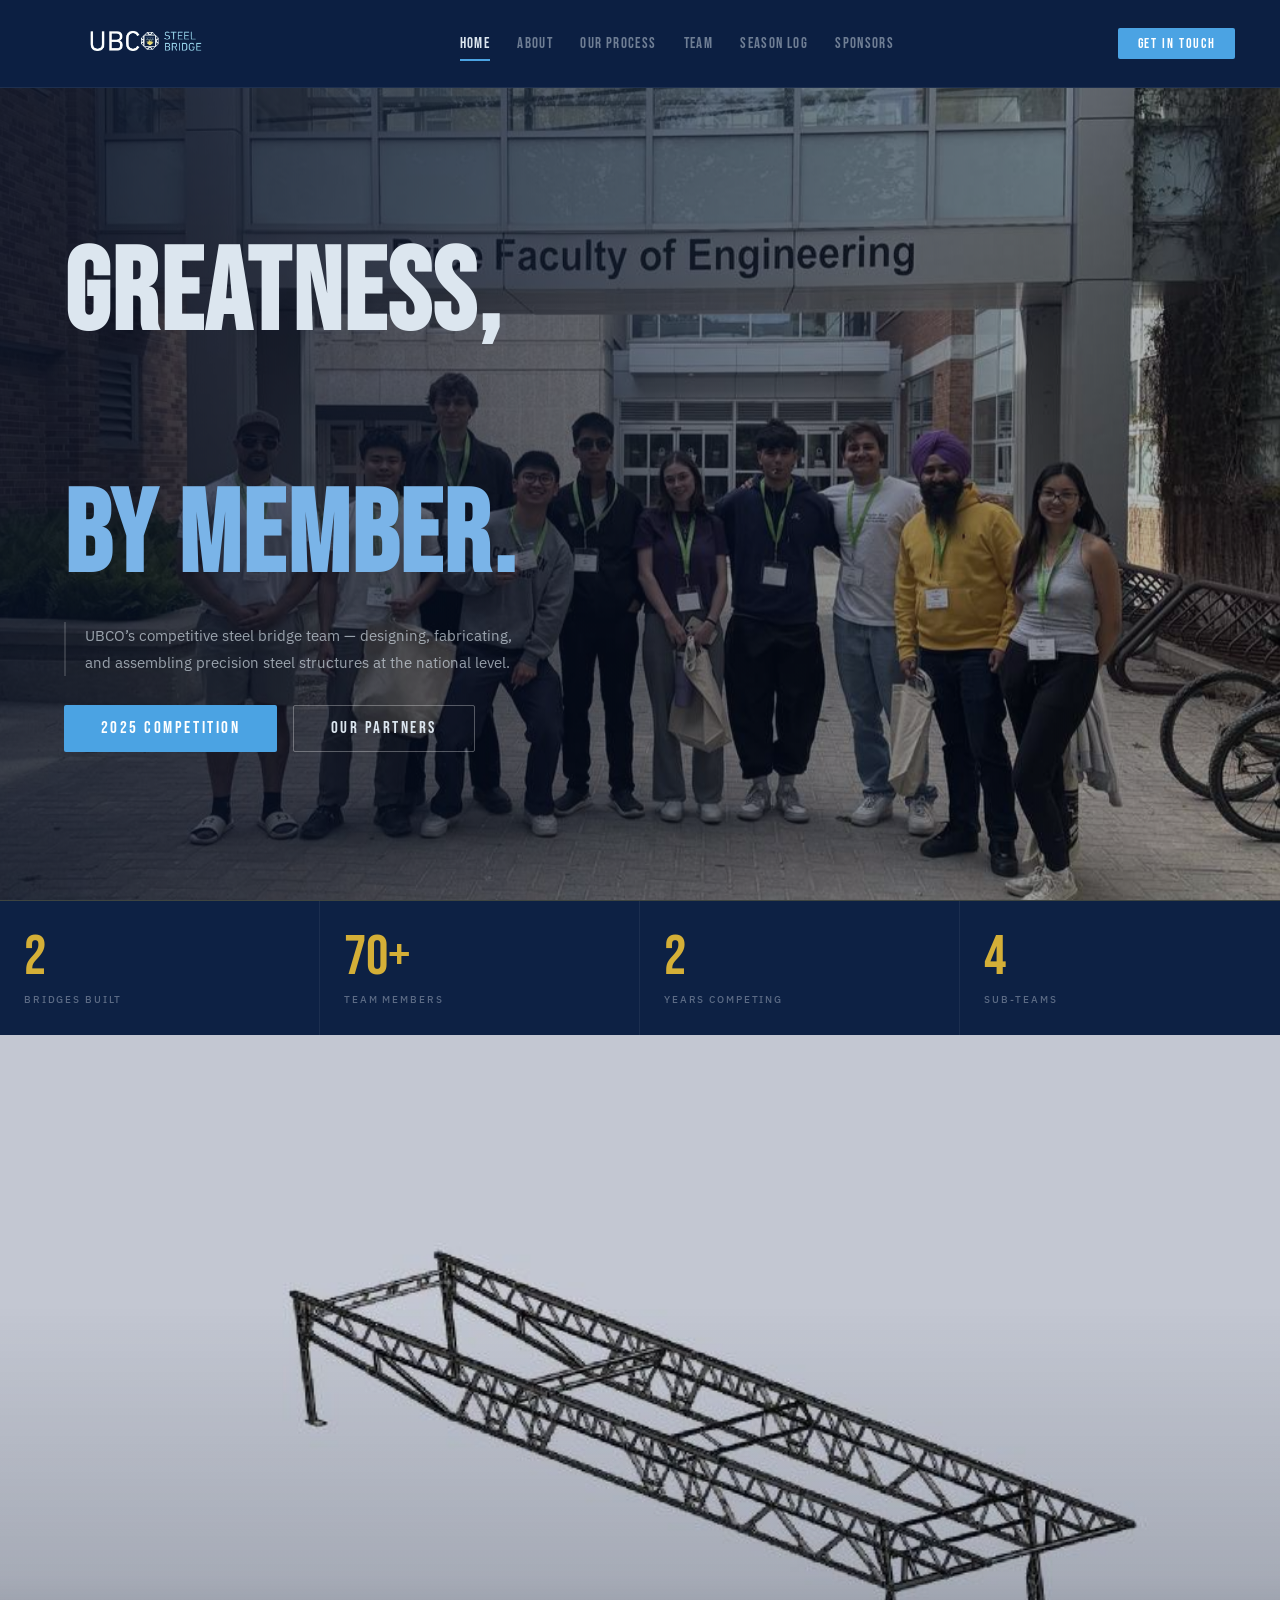
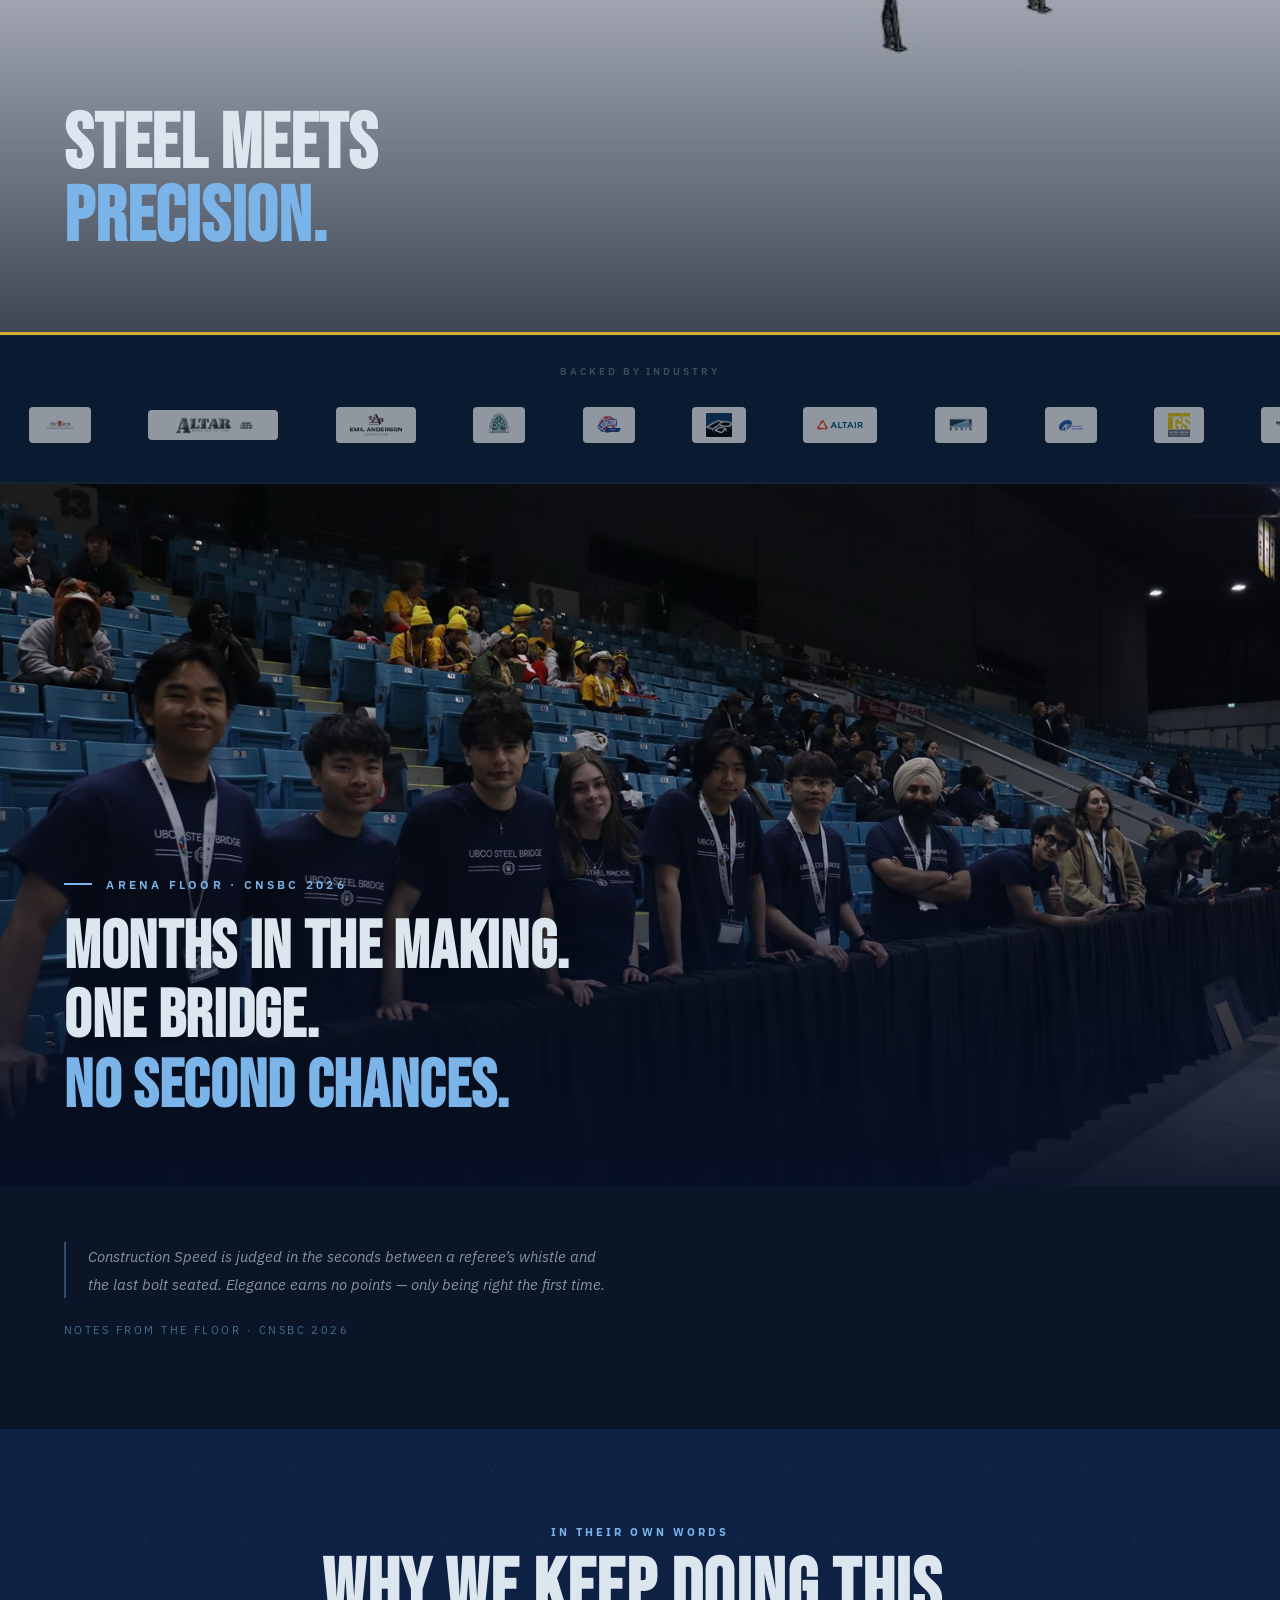
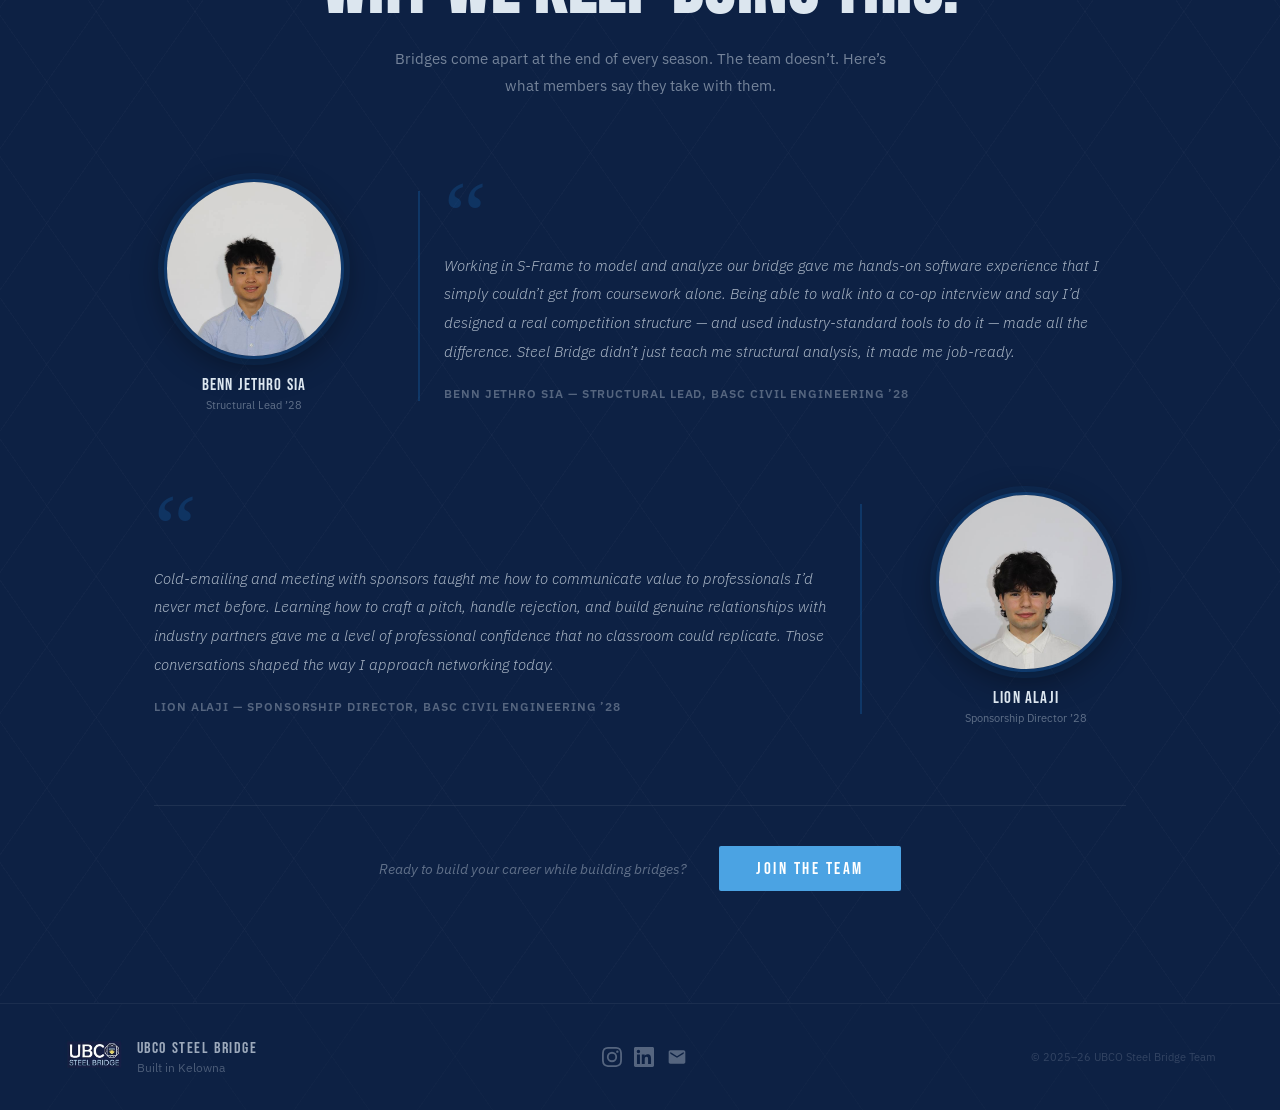
==== index.html @ ade5367c "Refactor into standard static-site layout: split CSS/JS into files, extract embedded base64 images t" ====
<!DOCTYPE html>
<html lang="en">
<head>
<meta charset="UTF-8"/>
<meta name="viewport" content="width=device-width,initial-scale=1.0"/>
<title>UBCO Steel Bridge | 2025–26 Engineering Design Team</title>
<meta name="description" content="UBCO Steel Bridge is a student-led engineering design team at UBC Okanagan that designs, fabricates, and constructs precision steel structures for the Canadian National Steel Bridge Competition."/>
<meta name="theme-color" content="#0a1628"/>
<link rel="icon" type="image/png" href="assets/img/favicon.png"/>
<link rel="apple-touch-icon" href="assets/img/favicon.png"/>
<meta property="og:type" content="website"/>
<meta property="og:title" content="UBCO Steel Bridge | 2025–26 Engineering Design Team"/>
<meta property="og:description" content="A student-led engineering design team at UBC Okanagan — designing, fabricating, and competing at the national level."/>
<meta property="og:image" content="assets/comp-photos/web/team-arena.jpg"/>
<meta name="twitter:card" content="summary_large_image"/>
<link rel="preconnect" href="https://fonts.googleapis.com"/>
<link rel="preconnect" href="https://fonts.gstatic.com" crossorigin/>
<link href="https://fonts.googleapis.com/css2?family=Bebas+Neue&family=IBM+Plex+Sans:wght@300;400;500;600;700&display=swap" rel="stylesheet"/>
<link rel="stylesheet" href="css/styles.css"/>
</head>
<body>
<a href="#pages" class="skip-link">Skip to content</a>
<header id="topbar" role="banner">
  <button class="logo-btn" id="logo-home"><img src="assets/img/ubco-steel-bridge.png" alt="UBCO Steel Bridge"/></button>
  <nav class="top-nav">
    <button class="top-link" data-panel="home">Home</button>
    <button class="top-link" data-panel="about">About</button>
    <button class="top-link" data-panel="process">Our Process</button>
    <button class="top-link" data-panel="team">Team</button>
    <button class="top-link" data-panel="events">Season Log</button>
    <button class="top-link" data-panel="sponsors">Sponsors</button>
  </nav>
  <button class="top-cta" data-panel="contact">Get in Touch</button>
  <button class="burger" id="burger-btn" aria-label="Open navigation menu" aria-expanded="false" aria-controls="overlay"><span></span><span></span><span></span></button>
</header>
<nav id="overlay">
  <button class="ov-close" id="ov-close" aria-label="Close navigation menu"><svg width="20" height="20" viewBox="0 0 20 20" fill="none"><line x1="3" y1="3" x2="17" y2="17"/><line x1="17" y1="3" x2="3" y2="17"/></svg></button>
  <button class="ov-item" data-panel="home">Home</button>
  <button class="ov-item" data-panel="about">About</button>
  <button class="ov-item" data-panel="process">Our Process</button>
  <button class="ov-item" data-panel="team">Team</button>
  <button class="ov-item" data-panel="events">Season Log</button>
  <button class="ov-item" data-panel="sponsors">Sponsors</button>
</nav>
<main id="pages">
<section id="p-home" class="panel">
  <div class="hero-wrap">
    <div class="hs-slide  hs-active" style="background-image:url('assets/img/hero-1.jpg')"><div class="hs-overlay"></div></div><div class="hs-slide" style="background-image:url('assets/img/hero-2.jpg')"><div class="hs-overlay"></div></div><div class="hs-slide" style="background-image:url('assets/img/hero-3.jpg')"><div class="hs-overlay"></div></div><div class="hs-slide" style="background-image:url('assets/img/hero-4.jpg')"><div class="hs-overlay"></div></div><div class="hs-slide" style="background-image:url('assets/img/hero-5.jpg')"><div class="hs-overlay"></div></div>
    <div class="hs-slide" style="background-image:url('assets/comp-photos/web/team-arena.jpg')"><div class="hs-overlay"></div></div><div class="hs-slide" style="background-image:url('assets/comp-photos/web/team-9828.jpg')"><div class="hs-overlay"></div></div><div class="hs-slide" style="background-image:url('assets/comp-photos/web/team-9831.jpg')"><div class="hs-overlay"></div></div><div class="hs-slide" style="background-image:url('assets/comp-photos/web/team-floor.jpg')"><div class="hs-overlay"></div></div><div class="hs-slide" style="background-image:url('assets/comp-photos/web/team-2025-winnipeg.jpg')"><div class="hs-overlay"></div></div>
    <div class="hero-text">
      <h1 class="hs-h1"><span class="sl sl-top">Greatness,</span><span class="sl sl-mid">Built Member</span><span class="sl sl-bot"><span class="ac">by Member.</span></span></h1>
      <p class="hs-desc">UBCO&rsquo;s competitive steel bridge team &mdash; designing, fabricating, and assembling precision steel structures at the national level.</p>
      <div class="hs-btns">
        <button class="btn-go" data-go="events">2025 Competition</button>
        <button class="btn-go btn-ghost" data-go="sponsors">Our Partners</button>
      </div>
    </div>
  </div>
  <div class="stat-bar">
    <div class="stat-cell"><span class="stat-n" data-to="2">0</span><span class="stat-l">Bridges Built</span></div>
    <div class="stat-cell"><span class="stat-n" data-to="70" data-suffix="+">0</span><span class="stat-l">Team Members</span></div>
    <div class="stat-cell"><span class="stat-n" data-to="2">0</span><span class="stat-l">Years Competing</span></div>
    <div class="stat-cell"><span class="stat-n" data-to="4">0</span><span class="stat-l">Sub-teams</span></div>
  </div>
  <!-- Scroll-triggered video (canvas frame sequence) -->
  <div class="vid-scroll-wrap" id="vidScrollWrap">
    <div class="vid-scroll-sticky">
      <canvas class="vid-scroll-canvas" id="vidCanvas"></canvas>
      <div class="vid-scroll-overlay">
        <div class="vid-scroll-text">
          <h2 class="vid-scroll-title">Steel Meets<br><span class="ac">Precision.</span></h2>
        </div>
      </div>
      <div class="vid-scroll-progress"><div class="vid-scroll-bar" id="vidBar"></div></div>
    </div>
  </div>
  <!-- Sponsor conveyor belt -->
  <div class="marquee-section">
    <div class="marquee-label">Backed by Industry</div>
    <div class="marquee-track">
      <div class="marquee-item"><img src="assets/img/cisc-logo.png" alt="CISC"/></div>
      <div class="marquee-item"><img src="assets/img/altar-logo.png" alt="Altar Metal Fab"/></div>
      <div class="marquee-item"><img src="assets/img/emil-logo.png" alt="Emil Anderson"/></div>
      <div class="marquee-item"><img src="assets/img/seabc-logo.jpg" alt="SEABC"/></div>
      <div class="marquee-item"><img src="assets/img/ledcor-logo.png" alt="Ledcor"/></div>
      <div class="marquee-item"><img src="assets/img/reliable-logo.png" alt="Reliable Tube"/></div>
      <div class="marquee-item"><img src="assets/img/altair-logo.png" alt="Altair"/></div>
      <div class="marquee-item"><img src="assets/img/basis-logo.jpg" alt="BASIS Engineering"/></div>
      <div class="marquee-item"><img src="assets/img/associated-logo.png" alt="Associated Engineering"/></div>
      <div class="marquee-item"><img src="assets/img/glotman-logo.png" alt="Glotman Simpson"/></div>
      <div class="marquee-item"><img src="assets/img/wildstone-logo.png" alt="Wildstone Construction"/></div>
      <div class="marquee-item"><img src="assets/img/ubc-logo.png" alt="UBC Okanagan"/></div>
      <div class="marquee-item"><img src="assets/img/suo-logo.jpg" alt="SUO"/></div>
      <!-- duplicate set for seamless loop -->
      <div class="marquee-item"><img src="assets/img/cisc-logo.png" alt="CISC"/></div>
      <div class="marquee-item"><img src="assets/img/altar-logo.png" alt="Altar Metal Fab"/></div>
      <div class="marquee-item"><img src="assets/img/emil-logo.png" alt="Emil Anderson"/></div>
      <div class="marquee-item"><img src="assets/img/seabc-logo.jpg" alt="SEABC"/></div>
      <div class="marquee-item"><img src="assets/img/ledcor-logo.png" alt="Ledcor"/></div>
      <div class="marquee-item"><img src="assets/img/reliable-logo.png" alt="Reliable Tube"/></div>
      <div class="marquee-item"><img src="assets/img/altair-logo.png" alt="Altair"/></div>
      <div class="marquee-item"><img src="assets/img/basis-logo.jpg" alt="BASIS Engineering"/></div>
      <div class="marquee-item"><img src="assets/img/associated-logo.png" alt="Associated Engineering"/></div>
      <div class="marquee-item"><img src="assets/img/glotman-logo.png" alt="Glotman Simpson"/></div>
      <div class="marquee-item"><img src="assets/img/wildstone-logo.png" alt="Wildstone Construction"/></div>
      <div class="marquee-item"><img src="assets/img/ubc-logo.png" alt="UBC Okanagan"/></div>
      <div class="marquee-item"><img src="assets/img/suo-logo.jpg" alt="SUO"/></div>
    </div>
  </div>
  <section class="ed-section" id="ed-section">
    <div class="ed-photo-wrap">
      <img src="assets/comp-photos/web/team-arena.jpg" alt="UBCO Steel Bridge team at the CNSBC 2026 competition arena" loading="lazy"/>
      <div class="ed-photo-overlay">
        <div class="ed-eyebrow">Arena floor &middot; CNSBC 2026</div>
        <h2 class="ed-pullquote">Months in the making.<em>One bridge.</em><span class="ac">No second chances.</span></h2>
      </div>
    </div>
    <div class="ed-caption">
      <p>Construction Speed is judged in the seconds between a referee&rsquo;s whistle and the last bolt seated. Elegance earns no points &mdash; only being right the first time.</p>
      <span class="byline">Notes from the floor &middot; CNSBC 2026</span>
    </div>
  </section>
  <section class="sp-section">
  <div class="sp-inner">
    <div class="sp-header">
      <div class="sp-eyebrow">In Their Own Words</div>
      <h2 class="sp-title">Why we keep doing this.</h2>
      <p class="sp-lead">Bridges come apart at the end of every season. The team doesn&rsquo;t. Here&rsquo;s what members say they take with them.</p>
    </div>

    <!-- ROW 1: Jethro — photo left, quote right -->
    <div class="sp-row sp-row-ltr sp-anim">
      <div class="sp-bubble-wrap">
        <div class="sp-bubble">
          <img src="assets/team/benn-jethro-sia.jpg" alt="Benn Jethro Sia"/>
        </div>
        <div class="sp-bubble-label">
          <div class="sp-bubble-name">Benn Jethro Sia</div>
          <div class="sp-bubble-role">Structural Lead &rsquo;28</div>
        </div>
      </div>
      <div class="sp-quote-wrap">
        <div class="sp-qdeco">&ldquo;</div>
        <blockquote class="sp-quote">Working in S-Frame to model and analyze our bridge gave me hands-on software experience that I simply couldn&rsquo;t get from coursework alone. Being able to walk into a co-op interview and say I&rsquo;d designed a real competition structure &mdash; and used industry-standard tools to do it &mdash; made all the difference. Steel Bridge didn&rsquo;t just teach me structural analysis, it made me job-ready.</blockquote>
        <div class="sp-qattr">Benn Jethro Sia &mdash; Structural Lead, BASc Civil Engineering &rsquo;28</div>
      </div>
    </div>

    <!-- ROW 2: Lion — quote left, photo right -->
    <div class="sp-row sp-row-rtl sp-anim">
      <div class="sp-quote-wrap">
        <div class="sp-qdeco">&ldquo;</div>
        <blockquote class="sp-quote">Cold-emailing and meeting with sponsors taught me how to communicate value to professionals I&rsquo;d never met before. Learning how to craft a pitch, handle rejection, and build genuine relationships with industry partners gave me a level of professional confidence that no classroom could replicate. Those conversations shaped the way I approach networking today.</blockquote>
        <div class="sp-qattr">Lion Alaji &mdash; Sponsorship Director, BASc Civil Engineering &rsquo;28</div>
      </div>
      <div class="sp-bubble-wrap">
        <div class="sp-bubble">
          <img src="assets/team/lion-alaji.jpg" alt="Lion Alaji"/>
        </div>
        <div class="sp-bubble-label">
          <div class="sp-bubble-name">Lion Alaji</div>
          <div class="sp-bubble-role">Sponsorship Director &rsquo;28</div>
        </div>
      </div>
    </div>

    <div class="sp-cta">
      <span class="sp-cta-text">Ready to build your career while building bridges?</span>
      <button class="btn-go sp-join-btn">Join the Team</button>
    </div>
  </div>
</section>
  <!-- TODO: Instagram feed section — uncomment when ready to implement
  <div class="insta-section">
    <div class="insta-header">
      <div class="insta-eyebrow">Follow Along</div>
      <h2 class="insta-title">From the <span class="ac">Shop Floor.</span></h2>
      <a href="https://www.instagram.com/ubcosteelbridge/" target="_blank" rel="noopener" class="insta-follow">@ubcosteelbridge</a>
    </div>
    <div class="insta-embed-wrap">
      Option A: Elfsight widget (auto-updates, shows pinned + recent)
      SETUP: Go to elfsight.com, create a free account, make an Instagram Feed
      widget for @ubcosteelbridge, and replace the widget ID below.
      <script src="https://static.elfsight.com/platform/platform.js" async></script>
      <div class="elfsight-app-YOUR-WIDGET-ID" data-elfsight-app-lazy></div>

      Option B: Native Instagram profile embed (always up to date)
      <iframe src="https://www.instagram.com/ubcosteelbridge/embed"
        style="width:100%;min-height:600px;max-width:900px;margin:0 auto;display:block;border:none;border-radius:6px;background:#fff;"
        scrolling="no" allowtransparency="true" loading="lazy"></iframe>
    </div>
  </div>
  -->
</section>
<section id="p-about" class="panel">
  <div class="pane-wrap">
    <div class="pane-head"><div class="sec-label">The Team</div><h2 class="pane-title">More Than a Team.</h2><p class="pane-lead">A student-run engineering design team at UBC Okanagan, going head-to-head with universities from across Canada.</p></div>
    <figure class="ab2-feature">
      <img src="assets/comp-photos/web/team-2025-pose.jpg" alt="The UBCO Steel Bridge team with their first bridge" loading="lazy"/>
      <figcaption><b>Winnipeg, MB &middot; Our debut</b>The first squad, behind the first bridge.</figcaption>
    </figure>
    <div class="ab2-intro">
      <div class="ab2-lead">
        <p class="big">Every year we design a steel bridge from scratch, fabricate it by hand, and race the clock to assemble it at the national championship.</p>
        <p>Founded at UBC Okanagan in 2024, the team pulls students from civil, mechanical, electrical, and beyond. There are no spectators here &mdash; every member works the design, the steel, or the timed build that decides it all.</p>
        <p>We run out of UBCO&rsquo;s engineering facilities in Kelowna, BC, on a build cycle that starts in September and ends on the competition floor each spring.</p>
      </div>
      <div class="ab2-stats">
        <div><span class="ab2-n">2024</span><span class="ab2-l">Founded</span></div>
        <div><span class="ab2-n">70+</span><span class="ab2-l">Members</span></div>
        <div><span class="ab2-n">2&times;</span><span class="ab2-l">Nationals</span></div>
        <div><span class="ab2-n">4+</span><span class="ab2-l">Disciplines</span></div>
      </div>
    </div>
    <div class="ab2-do-head">What We Do</div>
    <div class="ab2-do">
      <article class="ab2-do-item"><div class="ab2-do-img cad-media"><img src="assets/comp-photos/web/design-cad.jpg" alt="3D structural model of the bridge" loading="lazy"/></div><div class="ab2-do-b"><div class="ab2-do-num">01</div><h4>Structural Design</h4><p>Geometry, member sizing, and connections &mdash; optimized in analysis software and checked by hand.</p></div></article>
      <article class="ab2-do-item"><div class="ab2-do-img"><img src="assets/comp-photos/web/kit-team.jpg" alt="The fabricated bridge members laid out" loading="lazy"/></div><div class="ab2-do-b"><div class="ab2-do-num">02</div><h4>Steel Fabrication</h4><p>Cutting, drilling, and welding structural steel to tolerances measured in fractions of a millimetre.</p></div></article>
      <article class="ab2-do-item"><div class="ab2-do-img"><img src="assets/comp-photos/web/arena-wide.jpg" alt="The team on the competition floor" loading="lazy"/></div><div class="ab2-do-b"><div class="ab2-do-num">03</div><h4>Race-Day Assembly</h4><p>Dozens of timed runs until the build is muscle memory and every second is accounted for.</p></div></article>
    </div>
    <div class="ev-heading">Around the Team</div>
    <div class="comp-strip">
      <div class="comp-strip-item"><img src="assets/comp-photos/web/build-kneel.jpg" alt="The team assembling the bridge" loading="lazy"/><div class="comp-strip-cap"><span class="meta">Mid-build</span>Every bolt seated by hand.</div></div>
      <div class="comp-strip-item"><img src="assets/comp-photos/web/team-floor.jpg" alt="The team working on the competition floor" loading="lazy"/><div class="comp-strip-cap"><span class="meta">On the floor</span>Setting up before the run.</div></div>
      <div class="comp-strip-item"><img src="assets/comp-photos/web/bridge-outdoor.jpg" alt="The bridge assembled outdoors" loading="lazy"/><div class="comp-strip-cap"><span class="meta">Test fit</span>The full span, end to end.</div></div>
    </div>
  </div>
</section>
<section id="p-process" class="panel">
  <div class="pane-wrap">
    <div class="pane-head"><div class="sec-label">Design Cycle</div><h2 class="pane-title">From Blueprint to Bridge.</h2><p class="pane-lead">From the first sketch to the final whistle &mdash; how a bridge comes together every season.</p></div>
    <div class="pr2">
      <article class="pr2-step">
        <div class="pr2-media cad-media"><img src="assets/comp-photos/web/design-cad.jpg" alt="3D structural model of the bridge truss" loading="lazy"/></div>
        <div class="pr2-body"><span class="pr2-num">01</span><div class="pr2-kicker">Design</div><h3>Structural Design</h3><p>Every season starts with the rulebook. We turn constraints into geometry &mdash; modelling the structure, sizing members, and detailing connections in analysis software and by hand.</p></div>
      </article>
      <article class="pr2-step">
        <div class="pr2-media"><img src="assets/comp-photos/web/parts-layout.jpg" alt="Fabricated bridge members laid out before assembly" loading="lazy"/></div>
        <div class="pr2-body"><span class="pr2-num">02</span><div class="pr2-kicker">Build</div><h3>Steel Fabrication</h3><p>Members cut, drill, and weld structural steel to spec. Fractions of a millimetre decide whether the pieces fit when the pressure is on.</p></div>
      </article>
      <article class="pr2-step">
        <div class="pr2-media practice-media"><img src="assets/comp-photos/web/practice.jpg" alt="Team members practising the bridge build outside the engineering building" loading="lazy"/></div>
        <div class="pr2-body"><span class="pr2-num">03</span><div class="pr2-kicker">Practice</div><h3>Assembly Practice</h3><p>We run the full build over and over &mdash; refining the order, assigning roles, and shaving seconds off every attempt.</p></div>
      </article>
      <article class="pr2-step">
        <div class="pr2-media"><img src="assets/comp-photos/web/build-threading.jpg" alt="The team building on the competition floor" loading="lazy"/></div>
        <div class="pr2-body"><span class="pr2-num">04</span><div class="pr2-kicker">Compete</div><h3>Competition Day</h3><p>At the CNSBC the bridge is scored on stiffness, deflection, weight, speed, and looks &mdash; with the clock running from the first whistle.</p></div>
      </article>
    </div>
  </div>
</section>
<section id="p-team" class="panel">
  <div class="pane-wrap">
    <div class="pane-head"><div class="sec-label">The Roster</div><h2 class="pane-title">This Season&rsquo;s Lineup.</h2><p class="pane-lead">Meet the students leading UBCO Steel Bridge &mdash; current and past seasons.</p></div>
    <div class="tm-tabs" role="tablist" aria-label="Season selector">
      <button class="tm-tab active" data-season="2026" role="tab" aria-selected="true" aria-controls="tm-2026">2026&ndash;27 Season</button>
      <button class="tm-tab" data-season="2025" role="tab" aria-selected="false" aria-controls="tm-2025">2025&ndash;26 Season</button>
    </div>
    <div id="tm-2026" class="tm-season active" role="tabpanel" aria-labelledby="tab-2026">
    <div class="team-sec exec-sec"><div class="team-sec-head">Executive</div>
      <div class="exec-tier exec-top"><div class="t-card"><div class="t-photo"><img src="assets/team/shaleena-egdell.jpg" alt="Shaleena Egdell"/></div><div class="t-info"><div class="t-name">Shaleena Egdell</div><div class="t-role">President</div><div class="t-prog">BASc Civil Engineering '27</div><a href="https://www.linkedin.com/in/shaleena-egdell/" target="_blank" rel="noopener" class="t-linkedin"><svg width="13" height="13" viewBox="0 0 24 24" fill="currentColor"><path d="M20.447 20.452h-3.554v-5.569c0-1.328-.027-3.037-1.852-3.037-1.853 0-2.136 1.445-2.136 2.939v5.667H9.351V9h3.414v1.561h.046c.477-.9 1.637-1.85 3.37-1.85 3.601 0 4.267 2.37 4.267 5.455v6.286zM5.337 7.433a2.062 2.062 0 01-2.063-2.065 2.064 2.064 0 112.063 2.065zm1.782 13.019H3.555V9h3.564v11.452zM22.225 0H1.771C.792 0 0 .774 0 1.729v20.542C0 23.227.792 24 1.771 24h20.451C23.2 24 24 23.227 24 22.271V1.729C24 .774 23.2 0 22.222 0h.003z"/></svg> LinkedIn</a></div></div></div>
      <div class="exec-tier exec-base"><div class="t-card"><div class="t-photo"><img src="assets/team/lion-alaji-2.jpg" alt="Lion Alaji"/></div><div class="t-info"><div class="t-name">Lion Alaji</div><div class="t-role">VP External</div><div class="t-prog">BASc Civil Engineering '28</div><a href="https://www.linkedin.com/in/lion-alaji-79317533b/" target="_blank" rel="noopener" class="t-linkedin"><svg width="13" height="13" viewBox="0 0 24 24" fill="currentColor"><path d="M20.447 20.452h-3.554v-5.569c0-1.328-.027-3.037-1.852-3.037-1.853 0-2.136 1.445-2.136 2.939v5.667H9.351V9h3.414v1.561h.046c.477-.9 1.637-1.85 3.37-1.85 3.601 0 4.267 2.37 4.267 5.455v6.286zM5.337 7.433a2.062 2.062 0 01-2.063-2.065 2.064 2.064 0 112.063 2.065zm1.782 13.019H3.555V9h3.564v11.452zM22.225 0H1.771C.792 0 0 .774 0 1.729v20.542C0 23.227.792 24 1.771 24h20.451C23.2 24 24 23.227 24 22.271V1.729C24 .774 23.2 0 22.222 0h.003z"/></svg> LinkedIn</a></div></div><div class="t-card"><div class="t-photo"><img src="assets/team/lucy-winkler.jpg" alt="Lucy Winkler"/></div><div class="t-info"><div class="t-name">Lucy Winkler</div><div class="t-role">VP Internal</div><div class="t-prog">BASc Civil Engineering '28</div><a href="https://www.linkedin.com/in/lucy-winkler-455587383/" target="_blank" rel="noopener" class="t-linkedin"><svg width="13" height="13" viewBox="0 0 24 24" fill="currentColor"><path d="M20.447 20.452h-3.554v-5.569c0-1.328-.027-3.037-1.852-3.037-1.853 0-2.136 1.445-2.136 2.939v5.667H9.351V9h3.414v1.561h.046c.477-.9 1.637-1.85 3.37-1.85 3.601 0 4.267 2.37 4.267 5.455v6.286zM5.337 7.433a2.062 2.062 0 01-2.063-2.065 2.064 2.064 0 112.063 2.065zm1.782 13.019H3.555V9h3.564v11.452zM22.225 0H1.771C.792 0 0 .774 0 1.729v20.542C0 23.227.792 24 1.771 24h20.451C23.2 24 24 23.227 24 22.271V1.729C24 .774 23.2 0 22.222 0h.003z"/></svg> LinkedIn</a></div></div></div>
    </div>
    <div class="team-sec"><div class="team-sec-head">Structural</div><div class="team-row team-row-2">
      <div class="t-card"><div class="t-photo"><img src="assets/team/benn-jethro-sia-2.jpg" alt="Benn Jethro Sia"/></div><div class="t-info"><div class="t-name">Benn Jethro Sia</div><div class="t-role">Structural Lead</div><div class="t-prog">BASc Civil Engineering '28</div><a href="https://www.linkedin.com/in/benn-jethro-sia/" target="_blank" rel="noopener" class="t-linkedin"><svg width="13" height="13" viewBox="0 0 24 24" fill="currentColor"><path d="M20.447 20.452h-3.554v-5.569c0-1.328-.027-3.037-1.852-3.037-1.853 0-2.136 1.445-2.136 2.939v5.667H9.351V9h3.414v1.561h.046c.477-.9 1.637-1.85 3.37-1.85 3.601 0 4.267 2.37 4.267 5.455v6.286zM5.337 7.433a2.062 2.062 0 01-2.063-2.065 2.064 2.064 0 112.063 2.065zm1.782 13.019H3.555V9h3.564v11.452zM22.225 0H1.771C.792 0 0 .774 0 1.729v20.542C0 23.227.792 24 1.771 24h20.451C23.2 24 24 23.227 24 22.271V1.729C24 .774 23.2 0 22.222 0h.003z"/></svg> LinkedIn</a></div></div>
      <div class="t-card"><div class="t-photo"><img src="assets/team/marcus-ma.jpg" alt="Marcus Ma"/></div><div class="t-info"><div class="t-name">Marcus Ma</div><div class="t-role">Structural Lead</div><div class="t-prog">BASc Civil Engineering '28</div><a href="https://www.linkedin.com/in/marcus876/" target="_blank" rel="noopener" class="t-linkedin"><svg width="13" height="13" viewBox="0 0 24 24" fill="currentColor"><path d="M20.447 20.452h-3.554v-5.569c0-1.328-.027-3.037-1.852-3.037-1.853 0-2.136 1.445-2.136 2.939v5.667H9.351V9h3.414v1.561h.046c.477-.9 1.637-1.85 3.37-1.85 3.601 0 4.267 2.37 4.267 5.455v6.286zM5.337 7.433a2.062 2.062 0 01-2.063-2.065 2.064 2.064 0 112.063 2.065zm1.782 13.019H3.555V9h3.564v11.452zM22.225 0H1.771C.792 0 0 .774 0 1.729v20.542C0 23.227.792 24 1.771 24h20.451C23.2 24 24 23.227 24 22.271V1.729C24 .774 23.2 0 22.222 0h.003z"/></svg> LinkedIn</a></div></div>
    </div></div>
    <div class="team-sec"><div class="team-sec-head">Fabrication</div><div class="team-row team-row-2">
      <article class="t-card"><div class="t-photo"><div class="t-photo-ph">TE</div></div><div class="t-info"><div class="t-name">Tatum Ellwood</div><div class="t-role">Fabrication Lead</div><div class="t-prog">BASc Civil Engineering '27</div><a href="https://www.linkedin.com/in/tatumellwood/" target="_blank" rel="noopener" class="t-linkedin"><svg width="13" height="13" viewBox="0 0 24 24" fill="currentColor"><path d="M20.447 20.452h-3.554v-5.569c0-1.328-.027-3.037-1.852-3.037-1.853 0-2.136 1.445-2.136 2.939v5.667H9.351V9h3.414v1.561h.046c.477-.9 1.637-1.85 3.37-1.85 3.601 0 4.267 2.37 4.267 5.455v6.286zM5.337 7.433a2.062 2.062 0 01-2.063-2.065 2.064 2.064 0 112.063 2.065zm1.782 13.019H3.555V9h3.564v11.452zM22.225 0H1.771C.792 0 0 .774 0 1.729v20.542C0 23.227.792 24 1.771 24h20.451C23.2 24 24 23.227 24 22.271V1.729C24 .774 23.2 0 22.222 0h.003z"/></svg> LinkedIn</a></div></article>
      <div class="t-card"><div class="t-photo"><img src="assets/team/jobanpreet-singh.jpg" alt="Jobanpreet Singh"/></div><div class="t-info"><div class="t-name">Jobanpreet Singh</div><div class="t-role">Fabrication Lead</div><div class="t-prog">BASc Civil Engineering '28</div><a href="https://www.linkedin.com/in/jobanpreet8/" target="_blank" rel="noopener" class="t-linkedin"><svg width="13" height="13" viewBox="0 0 24 24" fill="currentColor"><path d="M20.447 20.452h-3.554v-5.569c0-1.328-.027-3.037-1.852-3.037-1.853 0-2.136 1.445-2.136 2.939v5.667H9.351V9h3.414v1.561h.046c.477-.9 1.637-1.85 3.37-1.85 3.601 0 4.267 2.37 4.267 5.455v6.286zM5.337 7.433a2.062 2.062 0 01-2.063-2.065 2.064 2.064 0 112.063 2.065zm1.782 13.019H3.555V9h3.564v11.452zM22.225 0H1.771C.792 0 0 .774 0 1.729v20.542C0 23.227.792 24 1.771 24h20.451C23.2 24 24 23.227 24 22.271V1.729C24 .774 23.2 0 22.222 0h.003z"/></svg> LinkedIn</a></div></div>
    </div></div>
    <div class="team-sec"><div class="team-sec-head">Operations</div><div class="team-row team-row-3">
      <div class="t-card"><div class="t-photo"><img src="assets/team/tavisha-verma.jpg" alt="Tavisha Verma"/></div><div class="t-info"><div class="t-name">Tavisha Verma</div><div class="t-role">Finance Lead</div><div class="t-prog">BASc Civil Engineering '28</div><a href="https://www.linkedin.com/in/tavisha-verma-9704742b0/" target="_blank" rel="noopener" class="t-linkedin"><svg width="13" height="13" viewBox="0 0 24 24" fill="currentColor"><path d="M20.447 20.452h-3.554v-5.569c0-1.328-.027-3.037-1.852-3.037-1.853 0-2.136 1.445-2.136 2.939v5.667H9.351V9h3.414v1.561h.046c.477-.9 1.637-1.85 3.37-1.85 3.601 0 4.267 2.37 4.267 5.455v6.286zM5.337 7.433a2.062 2.062 0 01-2.063-2.065 2.064 2.064 0 112.063 2.065zm1.782 13.019H3.555V9h3.564v11.452zM22.225 0H1.771C.792 0 0 .774 0 1.729v20.542C0 23.227.792 24 1.771 24h20.451C23.2 24 24 23.227 24 22.271V1.729C24 .774 23.2 0 22.222 0h.003z"/></svg> LinkedIn</a></div></div>
      <article class="t-card"><div class="t-photo"><div class="t-photo-ph">MR</div></div><div class="t-info"><div class="t-name">Mahmoud Rabie</div><div class="t-role">Sponsorships Lead</div><div class="t-prog">BASc Electrical Engineering '28</div><a href="https://www.linkedin.com/in/mahmoudrabie21/" target="_blank" rel="noopener" class="t-linkedin"><svg width="13" height="13" viewBox="0 0 24 24" fill="currentColor"><path d="M20.447 20.452h-3.554v-5.569c0-1.328-.027-3.037-1.852-3.037-1.853 0-2.136 1.445-2.136 2.939v5.667H9.351V9h3.414v1.561h.046c.477-.9 1.637-1.85 3.37-1.85 3.601 0 4.267 2.37 4.267 5.455v6.286zM5.337 7.433a2.062 2.062 0 01-2.063-2.065 2.064 2.064 0 112.063 2.065zm1.782 13.019H3.555V9h3.564v11.452zM22.225 0H1.771C.792 0 0 .774 0 1.729v20.542C0 23.227.792 24 1.771 24h20.451C23.2 24 24 23.227 24 22.271V1.729C24 .774 23.2 0 22.222 0h.003z"/></svg> LinkedIn</a></div></article>
      <article class="t-card"><div class="t-photo"><div class="t-photo-ph">HU</div></div><div class="t-info"><div class="t-name">Hayden Uniac</div><div class="t-role">Marketing Lead</div><div class="t-prog">BASc Civil Engineering '29</div><a href="https://www.linkedin.com/in/hayden-uniac-8474303a0/" target="_blank" rel="noopener" class="t-linkedin"><svg width="13" height="13" viewBox="0 0 24 24" fill="currentColor"><path d="M20.447 20.452h-3.554v-5.569c0-1.328-.027-3.037-1.852-3.037-1.853 0-2.136 1.445-2.136 2.939v5.667H9.351V9h3.414v1.561h.046c.477-.9 1.637-1.85 3.37-1.85 3.601 0 4.267 2.37 4.267 5.455v6.286zM5.337 7.433a2.062 2.062 0 01-2.063-2.065 2.064 2.064 0 112.063 2.065zm1.782 13.019H3.555V9h3.564v11.452zM22.225 0H1.771C.792 0 0 .774 0 1.729v20.542C0 23.227.792 24 1.771 24h20.451C23.2 24 24 23.227 24 22.271V1.729C24 .774 23.2 0 22.222 0h.003z"/></svg> LinkedIn</a></div></article>
    </div></div>
    </div>
    <div id="tm-2025" class="tm-season" role="tabpanel" aria-labelledby="tab-2025"><div class="legacy-roster">
    <div class="lead-row">
      <div class="t-card"><div class="t-photo"><img src="assets/team/ravy-lock.jpg" alt="Ravy Lock"/></div><div class="t-info"><div class="t-name">Ravy Lock</div><div class="t-role">Team Captain</div><div class="t-prog">BASc Civil Engineering '26</div><a href="https://www.linkedin.com/in/ravy-lock/" target="_blank" rel="noopener" class="t-linkedin"><svg width="13" height="13" viewBox="0 0 24 24" fill="currentColor"><path d="M20.447 20.452h-3.554v-5.569c0-1.328-.027-3.037-1.852-3.037-1.853 0-2.136 1.445-2.136 2.939v5.667H9.351V9h3.414v1.561h.046c.477-.9 1.637-1.85 3.37-1.85 3.601 0 4.267 2.37 4.267 5.455v6.286zM5.337 7.433a2.062 2.062 0 01-2.063-2.065 2.064 2.064 0 112.063 2.065zm1.782 13.019H3.555V9h3.564v11.452zM22.225 0H1.771C.792 0 0 .774 0 1.729v20.542C0 23.227.792 24 1.771 24h20.451C23.2 24 24 23.227 24 22.271V1.729C24 .774 23.2 0 22.222 0h.003z"/></svg> LinkedIn</a></div></div>
      <div class="t-card"><div class="t-photo"><img src="assets/team/shaleena-egdell.jpg" alt="Shaleena Egdell"/></div><div class="t-info"><div class="t-name">Shaleena Egdell</div><div class="t-role">Project Manager</div><div class="t-prog">BASc Civil Engineering '27</div><a href="https://www.linkedin.com/in/shaleena-egdell/" target="_blank" rel="noopener" class="t-linkedin"><svg width="13" height="13" viewBox="0 0 24 24" fill="currentColor"><path d="M20.447 20.452h-3.554v-5.569c0-1.328-.027-3.037-1.852-3.037-1.853 0-2.136 1.445-2.136 2.939v5.667H9.351V9h3.414v1.561h.046c.477-.9 1.637-1.85 3.37-1.85 3.601 0 4.267 2.37 4.267 5.455v6.286zM5.337 7.433a2.062 2.062 0 01-2.063-2.065 2.064 2.064 0 112.063 2.065zm1.782 13.019H3.555V9h3.564v11.452zM22.225 0H1.771C.792 0 0 .774 0 1.729v20.542C0 23.227.792 24 1.771 24h20.451C23.2 24 24 23.227 24 22.271V1.729C24 .774 23.2 0 22.222 0h.003z"/></svg> LinkedIn</a></div></div>
      <div class="t-card"><div class="t-photo"><img src="assets/team/ellen-shinn.jpg" alt="Ellen Shinn"/></div><div class="t-info"><div class="t-name">Ellen Shinn</div><div class="t-role">Internal Director</div><div class="t-prog">BASc Civil Engineering '26</div><a href="https://www.linkedin.com/in/ellen-shinn-b8ba52295/" target="_blank" rel="noopener" class="t-linkedin"><svg width="13" height="13" viewBox="0 0 24 24" fill="currentColor"><path d="M20.447 20.452h-3.554v-5.569c0-1.328-.027-3.037-1.852-3.037-1.853 0-2.136 1.445-2.136 2.939v5.667H9.351V9h3.414v1.561h.046c.477-.9 1.637-1.85 3.37-1.85 3.601 0 4.267 2.37 4.267 5.455v6.286zM5.337 7.433a2.062 2.062 0 01-2.063-2.065 2.064 2.064 0 112.063 2.065zm1.782 13.019H3.555V9h3.564v11.452zM22.225 0H1.771C.792 0 0 .774 0 1.729v20.542C0 23.227.792 24 1.771 24h20.451C23.2 24 24 23.227 24 22.271V1.729C24 .774 23.2 0 22.222 0h.003z"/></svg> LinkedIn</a></div></div>
      </div>
    </div>
    <div class="team-sec"><div class="team-sec-head">Design Leads</div><div class="team-row">
<div class="t-card"><div class="t-photo"><img src="assets/team/cole-berube.jpg" alt="Cole Berube"/></div><div class="t-info"><div class="t-name">Cole Berube</div><div class="t-role">Structural Lead</div><div class="t-prog">BASc Civil Engineering '26</div><a href="https://www.linkedin.com/in/cole-berube-7933262b8/" target="_blank" rel="noopener" class="t-linkedin"><svg width="13" height="13" viewBox="0 0 24 24" fill="currentColor"><path d="M20.447 20.452h-3.554v-5.569c0-1.328-.027-3.037-1.852-3.037-1.853 0-2.136 1.445-2.136 2.939v5.667H9.351V9h3.414v1.561h.046c.477-.9 1.637-1.85 3.37-1.85 3.601 0 4.267 2.37 4.267 5.455v6.286zM5.337 7.433a2.062 2.062 0 01-2.063-2.065 2.064 2.064 0 112.063 2.065zm1.782 13.019H3.555V9h3.564v11.452zM22.225 0H1.771C.792 0 0 .774 0 1.729v20.542C0 23.227.792 24 1.771 24h20.451C23.2 24 24 23.227 24 22.271V1.729C24 .774 23.2 0 22.222 0h.003z"/></svg> LinkedIn</a></div></div>
      <div class="t-card"><div class="t-photo"><img src="assets/team/benn-jethro-sia-2.jpg" alt="Benn Jethro Sia"/></div><div class="t-info"><div class="t-name">Benn Jethro Sia</div><div class="t-role">Structural Lead</div><div class="t-prog">BASc Civil Engineering '28</div><a href="https://www.linkedin.com/in/benn-jethro-sia/" target="_blank" rel="noopener" class="t-linkedin"><svg width="13" height="13" viewBox="0 0 24 24" fill="currentColor"><path d="M20.447 20.452h-3.554v-5.569c0-1.328-.027-3.037-1.852-3.037-1.853 0-2.136 1.445-2.136 2.939v5.667H9.351V9h3.414v1.561h.046c.477-.9 1.637-1.85 3.37-1.85 3.601 0 4.267 2.37 4.267 5.455v6.286zM5.337 7.433a2.062 2.062 0 01-2.063-2.065 2.064 2.064 0 112.063 2.065zm1.782 13.019H3.555V9h3.564v11.452zM22.225 0H1.771C.792 0 0 .774 0 1.729v20.542C0 23.227.792 24 1.771 24h20.451C23.2 24 24 23.227 24 22.271V1.729C24 .774 23.2 0 22.222 0h.003z"/></svg> LinkedIn</a></div></div>
    
<div class="t-card"><div class="t-photo"><img src="assets/team/victor-yang.jpg" alt="Victor Yang"/></div><div class="t-info"><div class="t-name">Victor Yang</div><div class="t-role">Fabrication Lead</div><div class="t-prog">BASc Manufacturing Engineering '27</div><a href="https://www.linkedin.com/in/victor-y/" target="_blank" rel="noopener" class="t-linkedin"><svg width="13" height="13" viewBox="0 0 24 24" fill="currentColor"><path d="M20.447 20.452h-3.554v-5.569c0-1.328-.027-3.037-1.852-3.037-1.853 0-2.136 1.445-2.136 2.939v5.667H9.351V9h3.414v1.561h.046c.477-.9 1.637-1.85 3.37-1.85 3.601 0 4.267 2.37 4.267 5.455v6.286zM5.337 7.433a2.062 2.062 0 01-2.063-2.065 2.064 2.064 0 112.063 2.065zm1.782 13.019H3.555V9h3.564v11.452zM22.225 0H1.771C.792 0 0 .774 0 1.729v20.542C0 23.227.792 24 1.771 24h20.451C23.2 24 24 23.227 24 22.271V1.729C24 .774 23.2 0 22.222 0h.003z"/></svg> LinkedIn</a></div></div>
      <div class="t-card"><div class="t-photo"><img src="assets/team/kai-geismayr.jpg" alt="Kai Geismayr"/></div><div class="t-info"><div class="t-name">Kai Geismayr</div><div class="t-role">Fabrication Lead</div><div class="t-prog">BASc Civil Engineering '27</div><a href="https://www.linkedin.com/in/kai-geismayr/" target="_blank" rel="noopener" class="t-linkedin"><svg width="13" height="13" viewBox="0 0 24 24" fill="currentColor"><path d="M20.447 20.452h-3.554v-5.569c0-1.328-.027-3.037-1.852-3.037-1.853 0-2.136 1.445-2.136 2.939v5.667H9.351V9h3.414v1.561h.046c.477-.9 1.637-1.85 3.37-1.85 3.601 0 4.267 2.37 4.267 5.455v6.286zM5.337 7.433a2.062 2.062 0 01-2.063-2.065 2.064 2.064 0 112.063 2.065zm1.782 13.019H3.555V9h3.564v11.452zM22.225 0H1.771C.792 0 0 .774 0 1.729v20.542C0 23.227.792 24 1.771 24h20.451C23.2 24 24 23.227 24 22.271V1.729C24 .774 23.2 0 22.222 0h.003z"/></svg> LinkedIn</a></div></div>
    
    </div></div>
    <div class="team-sec"><div class="team-sec-head">Finance</div><div class="team-row">
      <div class="t-card"><div class="t-photo"><img src="assets/team/marcus-ma.jpg" alt="Marcus Ma"/></div><div class="t-info"><div class="t-name">Marcus Ma</div><div class="t-role">Finance Director</div><div class="t-prog">BASc Civil Engineering '28</div><a href="https://www.linkedin.com/in/marcus876/" target="_blank" rel="noopener" class="t-linkedin"><svg width="13" height="13" viewBox="0 0 24 24" fill="currentColor"><path d="M20.447 20.452h-3.554v-5.569c0-1.328-.027-3.037-1.852-3.037-1.853 0-2.136 1.445-2.136 2.939v5.667H9.351V9h3.414v1.561h.046c.477-.9 1.637-1.85 3.37-1.85 3.601 0 4.267 2.37 4.267 5.455v6.286zM5.337 7.433a2.062 2.062 0 01-2.063-2.065 2.064 2.064 0 112.063 2.065zm1.782 13.019H3.555V9h3.564v11.452zM22.225 0H1.771C.792 0 0 .774 0 1.729v20.542C0 23.227.792 24 1.771 24h20.451C23.2 24 24 23.227 24 22.271V1.729C24 .774 23.2 0 22.222 0h.003z"/></svg> LinkedIn</a></div></div>
      <div class="t-card"><div class="t-photo"><img src="assets/team/tavisha-verma.jpg" alt="Tavisha Verma"/></div><div class="t-info"><div class="t-name">Tavisha Verma</div><div class="t-role">Finance Director</div><div class="t-prog">BASc Civil Engineering '28</div><a href="https://www.linkedin.com/in/tavisha-verma-9704742b0/" target="_blank" rel="noopener" class="t-linkedin"><svg width="13" height="13" viewBox="0 0 24 24" fill="currentColor"><path d="M20.447 20.452h-3.554v-5.569c0-1.328-.027-3.037-1.852-3.037-1.853 0-2.136 1.445-2.136 2.939v5.667H9.351V9h3.414v1.561h.046c.477-.9 1.637-1.85 3.37-1.85 3.601 0 4.267 2.37 4.267 5.455v6.286zM5.337 7.433a2.062 2.062 0 01-2.063-2.065 2.064 2.064 0 112.063 2.065zm1.782 13.019H3.555V9h3.564v11.452zM22.225 0H1.771C.792 0 0 .774 0 1.729v20.542C0 23.227.792 24 1.771 24h20.451C23.2 24 24 23.227 24 22.271V1.729C24 .774 23.2 0 22.222 0h.003z"/></svg> LinkedIn</a></div></div>
    </div></div>
    <div class="team-sec"><div class="team-sec-head">Outreach &amp; Sponsorships</div><div class="team-row">
      <div class="t-card"><div class="t-photo"><img src="assets/team/lion-alaji-2.jpg" alt="Lion Alaji"/></div><div class="t-info"><div class="t-name">Lion Alaji</div><div class="t-role">Sponsorship Director</div><div class="t-prog">BASc Civil Engineering '28</div><a href="https://www.linkedin.com/in/lion-alaji-79317533b/" target="_blank" rel="noopener" class="t-linkedin"><svg width="13" height="13" viewBox="0 0 24 24" fill="currentColor"><path d="M20.447 20.452h-3.554v-5.569c0-1.328-.027-3.037-1.852-3.037-1.853 0-2.136 1.445-2.136 2.939v5.667H9.351V9h3.414v1.561h.046c.477-.9 1.637-1.85 3.37-1.85 3.601 0 4.267 2.37 4.267 5.455v6.286zM5.337 7.433a2.062 2.062 0 01-2.063-2.065 2.064 2.064 0 112.063 2.065zm1.782 13.019H3.555V9h3.564v11.452zM22.225 0H1.771C.792 0 0 .774 0 1.729v20.542C0 23.227.792 24 1.771 24h20.451C23.2 24 24 23.227 24 22.271V1.729C24 .774 23.2 0 22.222 0h.003z"/></svg> LinkedIn</a></div></div>
      <div class="t-card"><div class="t-photo"><img src="assets/team/jobanpreet-singh.jpg" alt="Jobanpreet Singh"/></div><div class="t-info"><div class="t-name">Jobanpreet Singh</div><div class="t-role">Sponsorship Director</div><div class="t-prog">BASc Civil Engineering '28</div></div></div>
    </div></div>
    <div class="team-sec"><div class="team-sec-head">Marketing</div><div class="team-row">
      <div class="t-card"><div class="t-photo"><img src="assets/team/jesse-boymook-fisher.jpg" alt="Jesse Boymook-Fisher"/></div><div class="t-info"><div class="t-name">Jesse Boymook-Fisher</div><div class="t-role">Marketing Director</div><div class="t-prog">BASc Civil Engineering '26</div><a href="https://www.linkedin.com/in/jesse-boymook-fisher/" target="_blank" rel="noopener" class="t-linkedin"><svg width="13" height="13" viewBox="0 0 24 24" fill="currentColor"><path d="M20.447 20.452h-3.554v-5.569c0-1.328-.027-3.037-1.852-3.037-1.853 0-2.136 1.445-2.136 2.939v5.667H9.351V9h3.414v1.561h.046c.477-.9 1.637-1.85 3.37-1.85 3.601 0 4.267 2.37 4.267 5.455v6.286zM5.337 7.433a2.062 2.062 0 01-2.063-2.065 2.064 2.064 0 112.063 2.065zm1.782 13.019H3.555V9h3.564v11.452zM22.225 0H1.771C.792 0 0 .774 0 1.729v20.542C0 23.227.792 24 1.771 24h20.451C23.2 24 24 23.227 24 22.271V1.729C24 .774 23.2 0 22.222 0h.003z"/></svg> LinkedIn</a></div></div>
      <div class="t-card"><div class="t-photo"><img src="assets/team/lucy-winkler.jpg" alt="Lucy Winkler"/></div><div class="t-info"><div class="t-name">Lucy Winkler</div><div class="t-role">Marketing Director</div><div class="t-prog">BASc Civil Engineering '28</div><a href="https://www.linkedin.com/in/lucy-winkler-455587383/" target="_blank" rel="noopener" class="t-linkedin"><svg width="13" height="13" viewBox="0 0 24 24" fill="currentColor"><path d="M20.447 20.452h-3.554v-5.569c0-1.328-.027-3.037-1.852-3.037-1.853 0-2.136 1.445-2.136 2.939v5.667H9.351V9h3.414v1.561h.046c.477-.9 1.637-1.85 3.37-1.85 3.601 0 4.267 2.37 4.267 5.455v6.286zM5.337 7.433a2.062 2.062 0 01-2.063-2.065 2.064 2.064 0 112.063 2.065zm1.782 13.019H3.555V9h3.564v11.452zM22.225 0H1.771C.792 0 0 .774 0 1.729v20.542C0 23.227.792 24 1.771 24h20.451C23.2 24 24 23.227 24 22.271V1.729C24 .774 23.2 0 22.222 0h.003z"/></svg> LinkedIn</a></div></div>
    </div></div>
    </div>
  </div>
</section>
<section id="p-events" class="panel">
  <div class="pane-wrap">
    <div class="pane-head"><div class="sec-label">Field Notes</div><h2 class="pane-title">Season Log.</h2><p class="pane-lead">A look at what the team has been building, practising, and competing in.</p></div>
    <div class="ev-tabs">
      <button class="ev-tab active" data-season="s2025">2024&ndash;25 Season</button>
      <button class="ev-tab" data-season="s2026">2025&ndash;26 Season</button>
    </div>
    <div id="ev-s2025" class="ev-season active">
      <p class="ev-intro">Our inaugural season took a brand-new team to its first <strong>CNSBC</strong>, in <strong>Winnipeg, Manitoba</strong>, in May 2025.</p>
      <div class="ev-heading">The Debut</div>
      <div class="comp-strip" style="grid-template-columns:1fr;max-width:900px;">
        <div class="comp-strip-item" style="aspect-ratio:16/9;">
          <img src="assets/comp-photos/web/team-2025-winnipeg.jpg" alt="The UBCO Steel Bridge team with their first bridge at Princess Auto Stadium in Winnipeg" loading="lazy"/>
          <div class="comp-strip-cap"><span class="meta">Princess Auto Stadium &middot; Winnipeg, MB</span>Our first bridge and our first nationals &mdash; the whole crew behind the rail.</div>
        </div>
      </div>
      <div class="ev-heading">Highlights</div>
      <div class="ev-hl-grid">
        <div class="ev-hl-card"><div class="ev-hl-body"><div class="ev-hl-tag">Competition</div><div class="ev-hl-title">Debut at the CNSBC</div><div class="ev-hl-desc">Our first national competition, in Winnipeg, against universities from across Canada.</div></div></div>
        <div class="ev-hl-card"><div class="ev-hl-body"><div class="ev-hl-tag">Timed Assembly</div><div class="ev-hl-title">On the Clock</div><div class="ev-hl-desc">Months of practice paid off in a clean, coordinated build on competition day.</div></div></div>
        <div class="ev-hl-card"><div class="ev-hl-body"><div class="ev-hl-tag">Team</div><div class="ev-hl-title">Representing UBCO</div><div class="ev-hl-desc">UBC Okanagan&rsquo;s first-ever appearance at the Canadian National Steel Bridge Competition.</div></div></div>
      </div>
    </div>
    <div id="ev-s2026" class="ev-season">
      <p class="ev-intro">Season two brought a brand-new bridge and a sharper return to the <strong>Canadian National Steel Bridge Competition</strong>.</p>
      <div class="ev-heading">From the Floor</div>
      <div class="comp-strip">
        <div class="comp-strip-item">
          <img src="assets/comp-photos/web/build-line.jpg" alt="The UBCO team passing bridge members down the line during the timed build" loading="lazy"/>
          <div class="comp-strip-cap"><span class="meta">Construction Speed &middot; CNSBC 2026</span>Down the line &mdash; every member moved by hand.</div>
        </div>
        <div class="comp-strip-item">
          <img src="assets/comp-photos/web/arena-wide.jpg" alt="The UBCO team on the competition arena floor" loading="lazy"/>
          <div class="comp-strip-cap"><span class="meta">Competition floor</span>Our corner of the arena before the whistle.</div>
        </div>
        <div class="comp-strip-item">
          <img src="assets/comp-photos/web/bridge-ubco-letters.jpg" alt="The finished UBCO bridge with U-B-C-O across the deck" loading="lazy"/>
          <div class="comp-strip-cap"><span class="meta">After the run &middot; The bridge</span>Four letters across the deck: U-B-C-O.</div>
        </div>
        <div class="comp-strip-item">
          <img src="assets/comp-photos/web/sponsor-shirt.jpg" alt="The UBCO team's shirts with sponsor logos on the back" loading="lazy" style="object-position:center 32%;"/>
          <div class="comp-strip-cap"><span class="meta">On our backs</span>The names that got us here.</div>
        </div>
        <div class="comp-strip-item">
          <img src="assets/comp-photos/web/parts-verticals.jpg" alt="The bridge members laid out before assembly" loading="lazy"/>
          <div class="comp-strip-cap"><span class="meta">The kit</span>Every member machined, marked, and ready.</div>
        </div>
        <div class="comp-strip-item">
          <img src="assets/comp-photos/web/parts-clamps.jpg" alt="Bridge components and clamps staged on the floor" loading="lazy"/>
          <div class="comp-strip-cap"><span class="meta">Pre-build</span>Laid out and indexed before the clock starts.</div>
        </div>
      </div>
    </div>
  </div>
</section>
<section id="p-sponsors" class="panel">
  <div class="pane-wrap">
    <div class="pane-head"><div class="sec-label">Industry Partners</div><h2 class="pane-title">Backed by Industry.</h2><p class="pane-lead">The organizations that make it possible for UBCO Steel Bridge to design, fabricate, and compete.</p></div>
    <div class="spon-tier">Gold Sponsors</div><div class="spon-grid spon-grid-gold"><a href="https://www.cisc-icca.ca/" target="_blank" rel="noopener" class="spon-card s-gold"><div class="spon-img-wrap" style="height:160px; padding:20px;"><img src="assets/img/cisc-logo.png" alt="CISC" style="max-height:100px; max-width:75%; object-fit:contain;"/></div><div class="spon-card-body"><div class="spon-badge">GOLD SPONSOR</div><div class="spon-card-name">CISC-ICCA</div><div class="spon-card-full">Canadian Institute of Steel Construction</div><p class="spon-card-desc">Canada's national voice for the structural steel industry since 1930. CISC-ICCA advances the use of steel in construction through technical resources, education, and advocacy — supporting engineers, fabricators, and contractors from coast to coast.</p></div></a><a href="http://www.altarmetal.ca/" target="_blank" rel="noopener" class="spon-card s-gold"><div class="spon-img-wrap" style="height:160px; padding:20px;"><img src="assets/img/altar-logo.png" alt="ALTAR" style="max-height:100px; max-width:75%; object-fit:contain;"/></div><div class="spon-card-body"><div class="spon-badge">GOLD SPONSOR</div><div class="spon-card-name">Altar Metal Fab</div><div class="spon-card-full">Altar Metal Fab Co. Ltd.</div><p class="spon-card-desc">A trusted Kelowna-based steel fabrication shop known for precision craftsmanship and a commitment to quality. Altar Metal has been an invaluable local partner, providing our team with direct fabrication support and hands-on industry mentorship throughout our build season.</p></div></a><a href="https://eac.bc.ca/" target="_blank" rel="noopener" class="spon-card s-gold"><div class="spon-img-wrap" style="height:160px; padding:20px;"><img src="assets/img/emil-logo.png" alt="EMIL" style="max-height:100px; max-width:75%; object-fit:contain;"/></div><div class="spon-card-body"><div class="spon-badge">GOLD SPONSOR</div><div class="spon-card-name">Emil Anderson</div><div class="spon-card-full">Emil Anderson Construction Inc.</div><p class="spon-card-desc">One of British Columbia's most established infrastructure contractors, Emil Anderson has been building roads, bridges, and civil works across the province since 1938. Their multi-disciplined expertise and deep roots in BC construction make them an ideal partner for a team focused on real-world structural engineering.</p></div></a><a href="https://www.seabc.ca/" target="_blank" rel="noopener" class="spon-card s-gold"><div class="spon-img-wrap" style="height:160px; padding:20px;"><img src="assets/img/seabc-logo.jpg" alt="SEABC" style="max-height:100px; max-width:75%; object-fit:contain;"/></div><div class="spon-card-body"><div class="spon-badge">GOLD SPONSOR</div><div class="spon-card-name">SEABC</div><div class="spon-card-full">Structural Engineers Association of BC</div><p class="spon-card-desc">The Structural Engineers Association of British Columbia promotes excellence, professionalism, and public safety in structural engineering practice across BC. SEABC's support of student teams like ours reflects their commitment to developing the next generation of structural engineers.</p></div></a><a href="https://www.ledcor.com/" target="_blank" rel="noopener" class="spon-card s-gold"><div class="spon-img-wrap" style="height:160px; padding:20px;"><img src="assets/img/ledcor-logo.png" alt="LEDCOR" style="max-height:100px; max-width:75%; object-fit:contain;"/></div><div class="spon-card-body"><div class="spon-badge">GOLD SPONSOR</div><div class="spon-card-name">Ledcor</div><div class="spon-card-full">Ledcor Group of Companies</div><p class="spon-card-desc">One of North America's most diversified construction and engineering companies, Ledcor operates across building, civil, industrial, and pipeline sectors. Their backing of UBCO Steel Bridge reflects a genuine investment in emerging engineering talent and the future of Canada's construction workforce.</p></div></a><a href="https://reliabletube.com/" target="_blank" rel="noopener" class="spon-card s-gold"><div class="spon-img-wrap" style="height:160px; padding:20px;"><img src="assets/img/reliable-logo.png" alt="RELIABLE" style="max-height:100px; max-width:75%; object-fit:contain;"/></div><div class="spon-card-body"><div class="spon-badge">GOLD SPONSOR</div><div class="spon-card-name">Reliable Tube</div><div class="spon-card-full">Reliable Tube Inc.</div><p class="spon-card-desc">A proudly Canadian structural steel supplier with over 35 years of expertise serving Western Canada. Reliable Tube provides the hollow structural sections and steel products that form the backbone of our bridge designs — their product knowledge and reliability are critical to our success on competition day.</p></div></a></div>
    <div class="spon-tier">Silver Sponsors</div><div class="spon-grid spon-grid-silver"><a href="https://altair.com/" target="_blank" rel="noopener" class="spon-card s-silver"><div class="spon-img-wrap" style="height:130px; padding:20px;">
<img src="assets/img/altair-logo.png" alt="ALTAIR" style="max-height:80px; max-width:75%; object-fit:contain;"/></div><div class="spon-card-body"><div class="spon-badge">SILVER SPONSOR</div><div class="spon-card-name">Altair</div><div class="spon-card-full">Altair Engineering Inc.</div></div></a><a href="https://www.basiseng.ca/" target="_blank" rel="noopener" class="spon-card s-silver"><div class="spon-img-wrap" style="height:130px; padding:20px;">
<img src="assets/img/basis-logo.jpg" alt="BASIS" style="max-height:80px; max-width:75%; object-fit:contain;"/></div><div class="spon-card-body"><div class="spon-badge">SILVER SPONSOR</div><div class="spon-card-name">BASIS Engineering</div><div class="spon-card-full">BASIS Engineering Ltd.</div></div></a></div>
    <div class="spon-tier">Bronze Sponsors</div><div class="spon-grid spon-grid-bronze"><a href="https://www.ae.ca/" target="_blank" rel="noopener" class="spon-card s-bronze"><div class="spon-img-wrap" style="height:110px; padding:20px;"><img src="assets/img/associated-logo.png" alt="ASSOCIATED" style="max-height:60px; max-width:75%; object-fit:contain;"/></div><div class="spon-card-body"><div class="spon-badge">BRONZE SPONSOR</div><div class="spon-card-name">Associated Engineering</div><div class="spon-card-full">Associated Engineering Group Ltd.</div></div></a><a href="https://glotmansimpson.com/" target="_blank" rel="noopener" class="spon-card s-bronze"><div class="spon-img-wrap" style="height:110px; padding:20px;"><img src="assets/img/glotman-logo.png" alt="GLOTMAN" style="max-height:60px; max-width:75%; object-fit:contain;"/></div><div class="spon-card-body"><div class="spon-badge">BRONZE SPONSOR</div><div class="spon-card-name">Glotman Simpson</div><div class="spon-card-full">Glotman Simpson Consulting Engineers</div></div></a><a href="https://www.wildstone.com/" target="_blank" rel="noopener" class="spon-card s-bronze"><div class="spon-img-wrap" style="height:110px; padding:20px;"><img src="assets/img/wildstone-logo.png" alt="Wildstone Construction" style="max-height:60px; max-width:75%; object-fit:contain;"/></div><div class="spon-card-body"><div class="spon-badge">BRONZE SPONSOR</div><div class="spon-card-name">Wildstone Construction</div><div class="spon-card-full">Wildstone Construction &amp; Forestry Ltd.</div></div></a><a href="https://ok.ubc.ca/" target="_blank" rel="noopener" class="spon-card s-bronze"><div class="spon-img-wrap" style="height:110px; padding:20px;"><img src="assets/img/ubc-logo.png" alt="UBC" style="max-height:60px; max-width:75%; object-fit:contain;"/></div><div class="spon-card-body"><div class="spon-badge">BRONZE SPONSOR</div><div class="spon-card-name">UBC Okanagan</div><div class="spon-card-full">University of British Columbia Okanagan</div></div></a><a href="https://www.suo.ca/" target="_blank" rel="noopener" class="spon-card s-bronze"><div class="spon-img-wrap" style="height:110px; padding:20px;"><img src="assets/img/suo-logo.jpg" alt="SUO" style="max-height:60px; max-width:75%; object-fit:contain;"/></div><div class="spon-card-body"><div class="spon-badge">BRONZE SPONSOR</div><div class="spon-card-name">SUO</div><div class="spon-card-full">Students' Union of UBC Okanagan</div></div></a></div>
    <div class="spon-cta"><h3>Become a Sponsor</h3><p>Sponsoring UBCO Steel Bridge gives your organization direct exposure to motivated engineering students.</p><button class="btn-go" data-panel="contact">Contact Us</button></div>
  </div>
</section>
<section id="p-contact" class="panel">
  <div class="pane-wrap">
    <div class="pane-head"><div class="sec-label">Connect</div><h2 class="pane-title">Get Involved.</h2><p class="pane-lead">Whether you want to join the team, discuss sponsorship, or simply learn more &mdash; we&rsquo;d like to hear from you.</p></div>
    <div class="contact-grid">
      <div>
        <div class="ci-block"><div class="ci-label">Location</div><div class="ci-val">UBC Okanagan Campus<br/>Kelowna, British Columbia, Canada</div></div>
        <div class="ci-block"><div class="ci-label">Email</div><div class="ci-val"><a href="mailto:ubcosteelbridge@gmail.com">ubcosteelbridge@gmail.com</a></div></div>
        <div class="ci-block"><div class="ci-label">Follow Us</div><div class="ci-val">Stay up to date with build progress.<div class="social-row"><a href="https://www.instagram.com/ubcosteelbridge/" target="_blank" rel="noopener" class="soc-btn">Instagram</a><a href="https://www.linkedin.com/company/ubco-steelbridge/" target="_blank" rel="noopener" class="soc-btn">LinkedIn</a></div></div></div>
        <div class="ci-block"><div class="ci-label">Join the Team</div><div class="ci-val">We recruit at the start of each academic year. No fabrication experience required.</div></div>
      </div>
      <form class="cform" action="https://formsubmit.co/ubcosteelbridge@gmail.com" method="POST" onsubmit="handleForm(event)"><input type="hidden" name="_subject" value="New enquiry from the UBCO Steel Bridge website"/><input type="hidden" name="_template" value="table"/><input type="hidden" name="_captcha" value="false"/><input type="text" name="_honey" style="display:none"/>
        <div class="f-row">
          <div class="fg"><label>First Name</label><input type="text" name="First Name" placeholder="First name" required/></div>
          <div class="fg"><label>Last Name</label><input type="text" name="Last Name" placeholder="Last name" required/></div>
        </div>
        <div class="fg"><label>Email</label><input type="email" name="email" placeholder="you@email.com" required/></div>
        <div class="fg"><label>Reason</label><select name="Reason"><option value="">Select...</option><option>Joining the team</option><option>Sponsorship inquiry</option><option>Media / Press</option><option>Other</option></select></div>
        <div class="fg"><label>Message</label><textarea name="Message" placeholder="Your message..." required></textarea></div>
        <button type="submit" class="btn-submit">Send Message</button>
      </form>
    </div>
  </div>
</section>
</main>
<footer>
  <div class="foot-left">
    <img src="assets/img/ubco-steel-bridge.jpg" alt="UBCO Steel Bridge"/>
    <div><div class="foot-name">UBCO Steel Bridge</div><div class="foot-sub">Built in Kelowna</div></div>
  </div>
  <div class="foot-social">
    <a href="https://www.instagram.com/ubcosteelbridge/" target="_blank" rel="noopener" class="foot-soc-link" aria-label="Instagram"><svg width="20" height="20" viewBox="0 0 24 24" fill="currentColor"><path d="M12 2.163c3.204 0 3.584.012 4.85.07 3.252.148 4.771 1.691 4.919 4.919.058 1.265.069 1.645.069 4.849 0 3.205-.012 3.584-.069 4.849-.149 3.225-1.664 4.771-4.919 4.919-1.266.058-1.644.07-4.85.07-3.204 0-3.584-.012-4.849-.07-3.26-.149-4.771-1.699-4.919-4.92-.058-1.265-.07-1.644-.07-4.849 0-3.204.013-3.583.07-4.849.149-3.227 1.664-4.771 4.919-4.919 1.266-.057 1.645-.069 4.849-.069zM12 0C8.741 0 8.333.014 7.053.072 2.695.272.273 2.69.073 7.052.014 8.333 0 8.741 0 12c0 3.259.014 3.668.072 4.948.2 4.358 2.618 6.78 6.98 6.98C8.333 23.986 8.741 24 12 24c3.259 0 3.668-.014 4.948-.072 4.354-.2 6.782-2.618 6.979-6.98.059-1.28.073-1.689.073-4.948 0-3.259-.014-3.667-.072-4.947-.196-4.354-2.617-6.78-6.979-6.98C15.668.014 15.259 0 12 0zm0 5.838a6.162 6.162 0 100 12.324 6.162 6.162 0 000-12.324zM12 16a4 4 0 110-8 4 4 0 010 8zm6.406-11.845a1.44 1.44 0 100 2.881 1.44 1.44 0 000-2.881z"/></svg></a>
    <a href="https://www.linkedin.com/company/ubco-steelbridge/" target="_blank" rel="noopener" class="foot-soc-link" aria-label="LinkedIn"><svg width="20" height="20" viewBox="0 0 24 24" fill="currentColor"><path d="M20.447 20.452h-3.554v-5.569c0-1.328-.027-3.037-1.852-3.037-1.853 0-2.136 1.445-2.136 2.939v5.667H9.351V9h3.414v1.561h.046c.477-.9 1.637-1.85 3.37-1.85 3.601 0 4.267 2.37 4.267 5.455v6.286zM5.337 7.433a2.062 2.062 0 01-2.063-2.065 2.064 2.064 0 112.063 2.065zm1.782 13.019H3.555V9h3.564v11.452zM22.225 0H1.771C.792 0 0 .774 0 1.729v20.542C0 23.227.792 24 1.771 24h20.451C23.2 24 24 23.227 24 22.271V1.729C24 .774 23.2 0 22.222 0h.003z"/></svg></a>
    <a href="mailto:ubcosteelbridge@gmail.com" class="foot-soc-link" aria-label="Email"><svg width="20" height="20" viewBox="0 0 24 24" fill="currentColor"><path d="M20 4H4c-1.1 0-1.99.9-1.99 2L2 18c0 1.1.9 2 2 2h16c1.1 0 2-.9 2-2V6c0-1.1-.9-2-2-2zm0 4l-8 5-8-5V6l8 5 8-5v2z"/></svg></a>
  </div>
  <div class="foot-right">&copy; 2025&ndash;26 UBCO Steel Bridge Team</div>
</footer>
<script src="js/main.js"></script>
</body>
</html>
---- css/styles.css ----
*,*::before,*::after{margin:0;padding:0;box-sizing:border-box;}
:root{
  --bg:#0a1628;--card:#0f1f35;--deep:#0d1a2e;--rule:rgba(255,255,255,.06);--rule2:rgba(255,255,255,.03);
  --h:#dce6ef;--b:rgba(220,230,239,.75);--m:rgba(220,230,239,.55);--d:rgba(220,230,239,.4);
  --acc:#4BA3E3;--ar:rgba(75,163,227,.15);--gold:#D4AF37;--gold-r:rgba(212,175,55,.15);
  --fd:'Bebas Neue',sans-serif;--fb:'IBM Plex Sans',sans-serif;
  --bar:88px;
}
html{scroll-behavior:smooth;-webkit-overflow-scrolling:touch;}
body{font-family:var(--fb);background:var(--bg);color:var(--m);overflow-x:hidden;}
/* TOPBAR */
#topbar{position:fixed;top:0;left:0;right:0;z-index:300;height:var(--bar);display:flex;align-items:center;justify-content:space-between;padding:0 3.5%;background:#0d2144;border-bottom:1px solid rgba(255,255,255,.07);}
.logo-btn{background:none;border:none;cursor:pointer;padding:6px 0;display:flex;align-items:center;flex-shrink:0;}
.logo-btn img{height:100px;width:auto;object-fit:contain;display:block;}
.top-nav{display:flex;align-items:center;}
.top-link{font-family:var(--fd);font-size:.95rem;letter-spacing:.09em;background:none;border:none;cursor:pointer;color:rgba(220,230,239,.48);padding:.5rem .85rem;position:relative;transition:color .2s;white-space:nowrap;}
.top-link::after{content:'';position:absolute;bottom:0;left:.85rem;right:.85rem;height:2px;background:var(--acc);transform:scaleX(0);transform-origin:left;transition:transform .25s;}
.top-link:hover{color:#dce6ef;}.top-link:hover::after,.top-link.active::after{transform:scaleX(1);}.top-link.active{color:#dce6ef;}
.top-cta{margin-left:.6rem;font-family:var(--fd);font-size:.9rem;letter-spacing:.13em;background:var(--acc);color:#fff;border:none;cursor:pointer;padding:.42rem 1.2rem;border-radius:2px;transition:background .18s cubic-bezier(0.23,1,0.32,1),transform .14s cubic-bezier(0.23,1,0.32,1);white-space:nowrap;flex-shrink:0;}
.top-cta:active{transform:scale(.97);}
.burger{display:none;flex-direction:column;gap:5px;background:none;border:none;cursor:pointer;padding:8px;flex-shrink:0;}
.burger span{display:block;width:26px;height:2px;background:#dce6ef;border-radius:1px;}
/* OVERLAY */
#overlay{position:fixed;inset:0;z-index:400;background:rgba(6,16,38,.97);display:flex;flex-direction:column;align-items:center;justify-content:center;visibility:hidden;opacity:0;transition:opacity .28s,visibility .28s;}
#overlay.open{visibility:visible;opacity:1;}
.ov-close{position:fixed;top:22px;right:3.5%;z-index:410;width:48px;height:48px;border-radius:3px;background:rgba(255,255,255,.07);border:1px solid rgba(255,255,255,.14);cursor:pointer;display:flex;align-items:center;justify-content:center;}
.ov-close svg{stroke:#dce6ef;stroke-width:2;stroke-linecap:round;}
.ov-item{font-family:var(--fd);font-size:clamp(2.4rem,7vw,5rem);letter-spacing:.04em;line-height:1.14;background:none;border:none;cursor:pointer;color:rgba(220,230,239,.07);padding:.04em 1.2rem;width:100%;text-align:center;opacity:0;transform:translateY(16px);transition:opacity .3s ease,transform .3s ease,color .18s;}
#overlay.open .ov-item{opacity:1;transform:translateY(0);}
#overlay.open .ov-item:nth-child(1){transition-delay:.04s;}#overlay.open .ov-item:nth-child(2){transition-delay:.09s;}
#overlay.open .ov-item:nth-child(3){transition-delay:.13s;}#overlay.open .ov-item:nth-child(4){transition-delay:.17s;}
#overlay.open .ov-item:nth-child(5){transition-delay:.21s;}#overlay.open .ov-item:nth-child(6){transition-delay:.25s;}
#overlay.open .ov-item:nth-child(7){transition-delay:.29s;}
.ov-item:hover{color:var(--acc);}.ov-item.active{color:rgba(220,230,239,.42);}
/* PAGES */
#pages{padding-top:var(--bar);}
.panel{display:none;}.panel.visible{display:block;}
#p-home.visible{display:flex;flex-direction:column;transform:translateZ(0);}
/* HERO */
.hero-wrap{position:relative;width:100%;height:calc(100vh - var(--bar));min-height:500px;overflow:hidden;flex-shrink:0;}
.hs-slide{position:absolute;inset:0;background-size:cover;background-position:center;opacity:0;transition:opacity .9s cubic-bezier(0.23,1,0.32,1);z-index:0;}
.hs-slide.hs-active{opacity:1;z-index:1;}
.hs-overlay{position:absolute;inset:0;background:linear-gradient(110deg,rgba(6,16,38,.88) 0%,rgba(6,16,38,.55) 50%,rgba(6,16,38,.12) 100%);}
.hero-text{position:absolute;inset:0;z-index:5;display:flex;flex-direction:column;justify-content:center;padding:2rem 5%;overflow:hidden;}
.hs-eyebrow{font-family:var(--fb);font-size:.72rem;font-weight:600;letter-spacing:.28em;text-transform:uppercase;color:#7ab4e8;display:flex;align-items:center;gap:.9rem;margin-bottom:1.2rem;flex-shrink:0;}
.hs-eyebrow::before{content:'';display:block;width:28px;height:2px;background:#7ab4e8;flex-shrink:0;}
.hs-h1{font-family:var(--fd);font-size:clamp(4.5rem,9vw,8.5rem);line-height:1.05;letter-spacing:.02em;color:#dce6ef;margin-bottom:1.4rem;flex-shrink:0;position:relative;overflow:visible;}
.hs-h1 .ac{color:#7ab4e8;}
.hs-h1 .sl{display:block;will-change:transform,opacity;}
.hs-h1 .sl-mid{opacity:0;padding-left:clamp(.8rem,2vw,2rem);will-change:transform,opacity;}
.hs-h1 .sl-top{position:relative;}
.hs-h1 .sl-bot{position:relative;}
/* Micro-shake on impact */
@keyframes impact-shake{
  0%{transform:translate(0,0);}
  20%{transform:translate(-3px,-1px);}
  40%{transform:translate(2px,1px);}
  60%{transform:translate(-2px,0);}
  80%{transform:translate(1px,-1px);}
  100%{transform:translate(0,0);}
}
.hs-h1.impact .sl{animation:impact-shake .15s linear;}
/* Metallic shine — background-clip:text, letterforms only */
@keyframes text-shine{0%{background-position:100% 0;}100%{background-position:-100% 0;}}
.hs-h1 .sl.shining{
  background:linear-gradient(90deg,#dce6ef 0%,#dce6ef 35%,#fff 48%,#f0f4ff 50%,#fff 52%,#dce6ef 65%,#dce6ef 100%);
  background-size:300% 100%;background-position:100% 0;
  -webkit-background-clip:text;background-clip:text;-webkit-text-fill-color:transparent;
  animation:text-shine 1.2s ease-in-out forwards;
}
.hs-h1 .sl.shining .ac{
  background:linear-gradient(90deg,#7ab4e8 0%,#7ab4e8 35%,#c8e4ff 48%,#fff 50%,#c8e4ff 52%,#7ab4e8 65%,#7ab4e8 100%);
  background-size:300% 100%;background-position:100% 0;
  -webkit-background-clip:text;background-clip:text;-webkit-text-fill-color:transparent;
  animation:text-shine 1.2s ease-in-out forwards;
}
.hs-desc{font-size:.95rem;color:rgba(220,230,239,.65);line-height:1.8;max-width:460px;margin-bottom:1.8rem;border-left:2px solid rgba(255,255,255,.15);padding-left:1.2rem;flex-shrink:0;}
.hs-btns{display:flex;gap:1rem;flex-wrap:wrap;flex-shrink:0;}
.btn-go{font-family:var(--fd);font-size:1.05rem;letter-spacing:.15em;background:var(--acc);color:#fff;border:none;cursor:pointer;padding:.76rem 2.3rem;border-radius:2px;transition:background .18s cubic-bezier(0.23,1,0.32,1),transform .15s cubic-bezier(0.23,1,0.32,1);white-space:nowrap;}
.btn-go:active{transform:scale(.97);}
.btn-go.btn-ghost{background:transparent;color:#dce6ef;border:1px solid rgba(255,255,255,.3);}
/* STAT BAR */
.stat-bar{display:grid;grid-template-columns:repeat(4,1fr);background:#0d2144;border-top:1px solid rgba(21,96,168,.3);flex-shrink:0;}
.stat-cell{padding:1.8rem 1.5rem;border-right:1px solid rgba(255,255,255,.06);position:relative;overflow:hidden;transition:background .25s;}
.stat-cell::after{content:'';position:absolute;bottom:0;left:0;right:0;height:2px;background:var(--acc);transform:scaleX(0);transform-origin:left;transition:transform .3s;}
.stat-cell:hover{background:rgba(255,255,255,.04);}.stat-cell:hover::after{transform:scaleX(1);}.stat-cell:last-child{border-right:none;}
.stat-n{font-family:var(--fd);font-size:clamp(2.4rem,4.5vw,3.5rem);line-height:1;color:var(--gold);display:block;}
.stat-l{font-size:.65rem;font-weight:500;color:rgba(220,230,239,.38);text-transform:uppercase;letter-spacing:.18em;margin-top:.4rem;display:block;}

/* ── SCROLL VIDEO ── */
.vid-scroll-wrap{position:relative;height:500vh;flex-shrink:0;transition:height .6s ease;} /* tall container — more scroll = smoother pacing */
.vid-scroll-wrap.vid-done{height:100vh;} /* collapse after first playthrough */
.vid-scroll-sticky{position:sticky;top:0;height:100vh;overflow:hidden;background:#000;transform:translateZ(0);}
.vid-scroll-canvas{position:absolute;inset:0;width:100%;height:100%;object-fit:cover;transform:translateZ(0);}
.vid-scroll-overlay{position:absolute;inset:0;background:linear-gradient(to top,rgba(5,15,30,.7) 0%,rgba(5,15,30,.15) 40%,transparent 70%);display:flex;align-items:flex-end;padding:4rem 5% 5rem;pointer-events:none;}
.vid-scroll-text{max-width:700px;}
.vid-scroll-title{font-family:var(--fd);font-size:clamp(2.8rem,6vw,5rem);line-height:.95;color:#dce6ef;letter-spacing:.01em;opacity:0;transform:translateY(30px);transition:opacity .8s .15s,transform .8s .15s;}
.vid-scroll-title .ac{color:#7ab4e8;}
.vid-scroll-wrap.vid-playing .vid-scroll-title{opacity:1;transform:translateY(0);}
.vid-scroll-progress{position:absolute;bottom:0;left:0;right:0;height:3px;background:rgba(255,255,255,.1);}
.vid-scroll-bar{height:100%;width:0%;background:var(--gold);transition:width .1s linear;}

/* ── SPOTLIGHT ── */
.sp-section{background:#0d2144;position:relative;overflow:hidden;flex-shrink:0;}
.sp-section::before{content:'';position:absolute;inset:0;background:repeating-linear-gradient(55deg,transparent,transparent 80px,rgba(255,255,255,.018) 80px,rgba(255,255,255,.018) 81px),repeating-linear-gradient(-55deg,transparent,transparent 80px,rgba(255,255,255,.018) 80px,rgba(255,255,255,.018) 81px);pointer-events:none;}
.sp-inner{max-width:1100px;margin:0 auto;padding:6rem 5% 7rem;position:relative;z-index:1;}
.sp-header{text-align:center;margin-bottom:5rem;}
.sp-eyebrow{font-family:var(--fb);font-size:.68rem;font-weight:700;letter-spacing:.28em;text-transform:uppercase;color:#7ab4e8;margin-bottom:1rem;}
.sp-title{font-family:var(--fd);font-size:clamp(3rem,6vw,5rem);letter-spacing:.02em;line-height:.92;color:#dce6ef;margin-bottom:1.2rem;}
.sp-lead{font-size:.93rem;color:rgba(220,230,239,.5);line-height:1.82;max-width:520px;margin:0 auto;}

/* alternating rows */
.sp-row{
  display:grid;
  grid-template-columns:200px 1fr;
  gap:4rem;
  align-items:center;
  margin-bottom:5rem;
  opacity:0;
  transform:translateY(36px);
  transition:opacity .7s ease, transform .7s cubic-bezier(.4,0,.2,1);
}
.sp-row.sp-in{opacity:1;transform:translateY(0);}
.sp-row-rtl{grid-template-columns:1fr 200px;}
.sp-row-rtl .sp-quote-wrap{order:1;}
.sp-row-rtl .sp-bubble-wrap{order:2;}

/* circular photo bubble */
.sp-bubble-wrap{display:flex;flex-direction:column;align-items:center;gap:1rem;flex-shrink:0;}
.sp-bubble{
  width:180px;height:180px;border-radius:50%;
  overflow:hidden;
  border:3px solid rgba(21,96,168,.4);
  box-shadow:0 0 0 6px rgba(21,96,168,.12), 0 8px 32px rgba(0,0,0,.4);
  flex-shrink:0;
}
.sp-bubble img{width:100%;height:100%;object-fit:cover;object-position:center top;display:block;}
.sp-bubble-label{text-align:center;}
.sp-bubble-name{font-family:var(--fd);font-size:1.05rem;letter-spacing:.07em;color:#dce6ef;}
.sp-bubble-role{font-size:.68rem;color:rgba(220,230,239,.4);margin-top:.2rem;}

/* quote side */
.sp-quote-wrap{position:relative;padding-left:1.5rem;border-left:2px solid rgba(21,96,168,.35);}
.sp-row-rtl .sp-quote-wrap{padding-left:0;padding-right:1.5rem;border-left:none;border-right:2px solid rgba(21,96,168,.35);}
.sp-qdeco{font-family:Georgia,serif;font-size:6rem;line-height:.5;color:rgba(21,96,168,.3);margin-bottom:.8rem;user-select:none;}
.sp-quote{font-size:.92rem;color:rgba(220,230,239,.75);line-height:1.95;font-style:italic;font-weight:300;margin-bottom:1.2rem;border:none;padding:0;}
.sp-qattr{font-size:.72rem;font-weight:600;letter-spacing:.08em;color:rgba(220,230,239,.35);text-transform:uppercase;}

/* CTA */
.sp-cta{display:flex;align-items:center;justify-content:center;gap:2rem;flex-wrap:wrap;padding-top:2.5rem;border-top:1px solid rgba(255,255,255,.07);}
.sp-cta-text{font-size:.9rem;color:rgba(220,230,239,.4);font-style:italic;}

/* SHARED */
.pane-wrap{max-width:1120px;margin:0 auto;padding:5.5rem 5% 7rem;}
.pane-head{margin-bottom:4rem;}
.sec-label{font-family:var(--fb);font-size:.68rem;font-weight:700;letter-spacing:.28em;text-transform:uppercase;color:var(--acc);display:flex;align-items:center;gap:.8rem;margin-bottom:1.2rem;}
.sec-label::before{content:'';display:block;width:24px;height:2px;background:var(--acc);flex-shrink:0;}
.pane-title{font-family:var(--fd);font-size:clamp(2.8rem,5.5vw,4.8rem);letter-spacing:.02em;line-height:.95;color:var(--acc);margin-bottom:1.4rem;}
.pane-lead{font-size:.96rem;color:var(--m);line-height:1.82;max-width:520px;}
.about-grid{display:grid;grid-template-columns:1.2fr .8fr;gap:6rem;align-items:start;}
.about-body p{font-size:.92rem;color:var(--b);line-height:1.95;margin-bottom:1.4rem;}
.pillar-list{margin-top:2.5rem;}
.pillar{padding:1.3rem 1.6rem;border-left:3px solid rgba(21,96,168,.15);background:var(--card);margin-bottom:3px;border-radius:0 2px 2px 0;box-shadow:0 1px 4px rgba(0,0,0,.2);transition:border-left-color .2s,box-shadow .2s;}
.pillar:hover{border-left-color:var(--acc);box-shadow:0 4px 16px rgba(21,96,168,.12);}
.pillar h4{font-family:var(--fd);font-size:1.05rem;letter-spacing:.08em;color:var(--acc);margin-bottom:.3rem;}
.pillar p{font-size:.82rem;color:var(--m);line-height:1.72;}
.about-photos{display:grid;grid-template-columns:repeat(2,1fr);gap:1rem;margin-top:3rem;}
.about-photo{border-radius:3px;overflow:hidden;aspect-ratio:4/3;}
.about-photo img{width:100%;height:100%;object-fit:cover;object-position:center;display:block;}
.fact-card{background:var(--card);border:1px solid var(--rule);border-radius:3px;padding:2rem;position:sticky;top:calc(var(--bar)+20px);box-shadow:0 2px 12px rgba(0,0,0,.06);}
.fact-card-head{font-family:var(--fd);font-size:1rem;letter-spacing:.1em;color:var(--acc);padding-bottom:.9rem;border-bottom:1px solid var(--rule);margin-bottom:1.1rem;}
.fact-row{display:flex;justify-content:space-between;align-items:baseline;padding:.62rem 0;border-bottom:1px solid var(--rule2);gap:1rem;}
.fact-row:last-child{border-bottom:none;padding-bottom:0;}
.fk{font-size:.75rem;font-weight:500;color:var(--d);}.fv{font-size:.83rem;font-weight:700;color:var(--h);text-align:right;line-height:1.4;}
.proc-item{display:grid;grid-template-columns:140px 1fr;gap:3rem;padding:3.5rem 0;border-bottom:1px solid var(--rule);align-items:start;}
.proc-item:first-child{border-top:1px solid var(--rule);}
.proc-num{font-family:var(--fd);font-size:5.5rem;line-height:1;color:var(--acc);opacity:.18;transition:opacity .3s;user-select:none;}
.proc-item:hover .proc-num{opacity:.5;}
.proc-step{font-size:.64rem;font-weight:600;letter-spacing:.2em;text-transform:uppercase;color:var(--d);margin-top:.3rem;}
.proc-title{font-family:var(--fd);font-size:clamp(1.9rem,3.5vw,2.8rem);letter-spacing:.02em;line-height:1;color:var(--acc);margin-bottom:1rem;}
.proc-body p{font-size:.9rem;color:var(--m);line-height:1.9;}
.proc-photo{margin-top:1.5rem;border-radius:3px;overflow:hidden;max-width:480px;aspect-ratio:16/9;}
.proc-photo img{width:100%;height:100%;object-fit:cover;display:block;}
.lead-row{display:grid;grid-template-columns:repeat(3,1fr);gap:1.5rem;margin-bottom:4rem;}
.team-sec{margin-bottom:3.5rem;padding:0 1rem;}
.team-sec-head{font-size:.65rem;font-weight:700;letter-spacing:.22em;text-transform:uppercase;color:var(--acc);padding-bottom:.75rem;border-bottom:2px solid var(--ar);margin-bottom:1.5rem;}
.team-row{display:grid;grid-template-columns:repeat(auto-fill,minmax(220px,1fr));gap:2rem;}
.team-row-2{grid-template-columns:repeat(2,minmax(0,1fr));max-width:640px;margin:0 auto;}
.team-row-3{grid-template-columns:repeat(3,minmax(0,1fr));max-width:960px;margin:0 auto;}
/* Executive triangle */
.exec-sec .exec-tier{display:flex;justify-content:center;gap:2rem;flex-wrap:wrap;margin-bottom:2rem;}
.exec-sec .exec-tier:last-child{margin-bottom:0;}
.exec-sec .exec-tier .t-card{flex:0 0 clamp(220px,28vw,300px);}
.exec-sec .exec-top .t-card{flex-basis:clamp(240px,30vw,320px);}
/* Placeholder photo (no image yet) */
.t-photo-ph{width:100%;height:100%;display:flex;align-items:center;justify-content:center;background:linear-gradient(135deg,var(--card),var(--deep));font-family:var(--fd);font-size:clamp(2.6rem,5vw,4rem);color:var(--acc);letter-spacing:.08em;opacity:.45;user-select:none;}
.t-card{background:var(--card);border:1px solid var(--rule);border-radius:3px;overflow:hidden;opacity:.1;transform:translateY(24px);box-shadow:0 2px 8px rgba(0,0,0,.25);transition:opacity .5s ease,transform .5s cubic-bezier(.4,0,.2,1),border-color .25s,box-shadow .25s;}
.t-card.in-view{opacity:1;transform:translateY(0);}.t-card.in-view:hover{border-color:var(--ar);box-shadow:0 8px 28px rgba(75,163,227,.14);}
.t-photo{width:100%;aspect-ratio:1;background:var(--deep);border-bottom:1px solid var(--rule);overflow:hidden;}
.t-photo img{width:100%;height:100%;object-fit:cover;object-position:center top;display:block;}
.t-info{padding:1.3rem 1.4rem 1.5rem;}
.t-name{font-family:var(--fd);font-size:1.2rem;letter-spacing:.06em;color:var(--h);margin-bottom:.15rem;}
.t-role{font-size:.64rem;font-weight:700;color:var(--acc);text-transform:uppercase;letter-spacing:.14em;margin-bottom:.5rem;}
.t-prog{font-size:.78rem;color:var(--m);line-height:1.5;margin-bottom:.9rem;}
.t-linkedin{display:inline-flex;align-items:center;gap:.4rem;padding:.28rem .7rem;border-radius:2px;border:1px solid var(--rule);font-size:.68rem;font-weight:500;color:var(--d);text-decoration:none;transition:border-color .2s,color .2s;}
.t-linkedin:hover{border-color:rgba(21,96,168,.4);color:var(--acc);}
/* ── EDITORIAL PHOTO SECTION ── */
.ed-section{background:#0a1628;position:relative;overflow:hidden;flex-shrink:0;border-top:1px solid rgba(255,255,255,.04);}
.ed-photo-wrap{position:relative;width:100%;height:clamp(420px,78vh,760px);overflow:hidden;}
.ed-photo-wrap img{width:100%;height:100%;object-fit:cover;object-position:center 30%;display:block;transform:scale(1.02);transition:transform 14s linear;}
.ed-photo-wrap.in-view img{transform:scale(1.08);}
.ed-photo-overlay{position:absolute;inset:0;display:flex;flex-direction:column;justify-content:flex-end;padding:clamp(2rem,5vw,5rem);background:linear-gradient(0deg,rgba(6,16,38,.92) 0%,rgba(6,16,38,.5) 35%,rgba(6,16,38,.05) 75%);pointer-events:none;}
.ed-eyebrow{font-family:var(--fb);font-size:.72rem;font-weight:600;letter-spacing:.28em;text-transform:uppercase;color:#7ab4e8;margin-bottom:1.4rem;display:flex;align-items:center;gap:.9rem;}
.ed-eyebrow::before{content:'';display:block;width:28px;height:2px;background:#7ab4e8;flex-shrink:0;}
.ed-pullquote{font-family:var(--fd);font-size:clamp(2rem,5.2vw,4.8rem);line-height:1.04;letter-spacing:.01em;color:#dce6ef;max-width:920px;}
.ed-pullquote .ac{color:#7ab4e8;}
.ed-pullquote em{font-style:normal;display:block;}
.ed-caption{max-width:680px;padding:3.5rem clamp(2rem,5vw,5rem) 5.5rem;color:rgba(220,230,239,.6);font-size:.95rem;line-height:1.85;}
.ed-caption p{font-style:italic;border-left:2px solid rgba(122,180,232,.35);padding-left:1.4rem;}
.ed-caption .byline{font-style:normal;font-size:.7rem;letter-spacing:.22em;text-transform:uppercase;color:rgba(122,180,232,.55);margin-top:1.4rem;display:block;border:none;padding:0;}
@media (max-width:700px){
  .ed-photo-wrap{height:clamp(380px,70vh,520px);}
  .ed-pullquote{font-size:clamp(1.8rem,8vw,2.6rem);}
}
/* ── COMP STRIP (Events panel) ── */
.comp-strip{display:grid;grid-template-columns:repeat(auto-fit,minmax(280px,1fr));gap:1rem;margin-bottom:3rem;}
.comp-strip-item{position:relative;aspect-ratio:4/3;overflow:hidden;border-radius:3px;background:var(--deep);}
.comp-strip-item img{width:100%;height:100%;object-fit:cover;display:block;transition:transform .6s cubic-bezier(.23,1,.32,1);}
.comp-strip-item:hover img{transform:scale(1.04);}
.comp-strip-cap{position:absolute;left:0;right:0;bottom:0;padding:1.2rem 1.4rem;background:linear-gradient(0deg,rgba(6,16,38,.92),transparent);color:#dce6ef;font-size:.78rem;line-height:1.4;letter-spacing:.01em;}
.comp-strip-cap .meta{font-family:var(--fb);font-size:.6rem;font-weight:700;letter-spacing:.24em;text-transform:uppercase;color:#7ab4e8;display:block;margin-bottom:.35rem;opacity:.85;}
/* ── MARIO EASTER EGG (the team's red/green hat signature) ── */
.team-mark{display:inline-flex;align-items:center;gap:.4rem;margin-left:.8rem;opacity:.55;transition:opacity .25s;}
.team-mark:hover{opacity:1;}
.team-mark .dot{width:8px;height:8px;border-radius:50%;display:block;}
.team-mark .dot-r{background:#e53935;}
.team-mark .dot-g{background:#43a047;}
.ev-tabs,.tm-tabs{display:flex;border-bottom:2px solid var(--rule);margin-bottom:3rem;gap:.4rem;flex-wrap:wrap;}
.ev-tab,.tm-tab{font-family:var(--fd);font-size:1rem;letter-spacing:.1em;background:none;border:none;cursor:pointer;color:var(--d);padding:.7rem 1.6rem;position:relative;transition:color .2s;}
.ev-tab::after,.tm-tab::after{content:'';position:absolute;bottom:-2px;left:0;right:0;height:2px;background:var(--acc);transform:scaleX(0);transform-origin:left;transition:transform .25s;}
.ev-tab.active,.tm-tab.active{color:var(--acc);}.ev-tab.active::after,.tm-tab.active::after{transform:scaleX(1);}
.ev-season,.tm-season{display:none;}.ev-season.active,.tm-season.active{display:block;}
.ev-intro{font-size:.92rem;color:var(--b);line-height:1.9;max-width:680px;margin-bottom:3rem;}
.ev-heading{font-family:var(--fd);font-size:1.6rem;letter-spacing:.04em;color:var(--acc);margin-bottom:1.5rem;margin-top:3rem;}
.ev-heading:first-child{margin-top:0;}
.ev-hl-grid{display:grid;grid-template-columns:repeat(3,1fr);gap:1.5rem;margin-bottom:3rem;}
.ev-hl-card{background:var(--card);border:1px solid var(--rule);border-radius:3px;overflow:hidden;box-shadow:0 2px 8px rgba(0,0,0,.25);}
.ev-hl-img{width:100%;aspect-ratio:4/3;overflow:hidden;}
.ev-hl-img img{width:100%;height:100%;object-fit:cover;object-position:center;display:block;}
.ev-hl-body{padding:1.2rem 1.3rem 1.4rem;}
.ev-hl-tag{font-size:.58rem;font-weight:700;letter-spacing:.2em;text-transform:uppercase;color:var(--acc);margin-bottom:.4rem;}
.ev-hl-title{font-family:var(--fd);font-size:1.15rem;letter-spacing:.04em;color:var(--h);margin-bottom:.5rem;}
.ev-hl-desc{font-size:.8rem;color:var(--m);line-height:1.72;}
.ev-gallery{columns:3;gap:1rem;margin-bottom:3rem;}
.gal-item{break-inside:avoid;margin-bottom:1rem;border-radius:3px;overflow:hidden;background:var(--deep);}
.gal-item img{width:100%;height:auto;display:block;object-fit:cover;transition:transform .35s;}
.gal-item:hover img{transform:scale(1.03);}
.spon-tier{font-size:.65rem;font-weight:700;letter-spacing:.22em;text-transform:uppercase;color:var(--acc);padding-bottom:.8rem;border-bottom:2px solid var(--ar);margin-bottom:2rem;margin-top:4rem;}
.spon-tier:first-of-type{margin-top:0;}
.spon-grid{display:grid;gap:1.5rem;}
.spon-grid-gold{grid-template-columns:repeat(2,1fr);}.spon-grid-silver{grid-template-columns:repeat(2,1fr);}.spon-grid-bronze{grid-template-columns:repeat(auto-fill,minmax(200px,1fr));gap:1.2rem;}
.spon-card{display:flex;flex-direction:column;background:var(--card);border:1px solid var(--rule);border-radius:3px;overflow:hidden;text-decoration:none;color:inherit;opacity:.1;transform:translateY(24px);box-shadow:0 2px 8px rgba(0,0,0,.25);transition:opacity .5s ease,transform .5s cubic-bezier(.4,0,.2,1),border-color .25s,box-shadow .25s;}
.spon-card.in-view{opacity:1;transform:translateY(0);}.spon-card.in-view:hover{border-color:var(--ar);box-shadow:0 8px 30px rgba(75,163,227,.14);}
.spon-img-wrap{width:100%;background:var(--deep);border-bottom:1px solid var(--rule);display:flex;align-items:center;justify-content:center;}
.spon-img-placeholder{width:56px;height:56px;border-radius:2px;background:rgba(21,96,168,.07);border:1px solid var(--ar);display:flex;align-items:center;justify-content:center;}
.spon-img-placeholder span{font-family:var(--fd);font-size:1.7rem;color:var(--acc);opacity:.5;}
.spon-card-body{padding:1.3rem 1.5rem 1.5rem;flex:1;display:flex;flex-direction:column;}
.spon-badge{font-size:.6rem;font-weight:700;letter-spacing:.2em;text-transform:uppercase;margin-bottom:.5rem;}
.s-gold .spon-badge{color:#D4AF37;}.s-silver .spon-badge{color:#b0b0b0;}.s-bronze .spon-badge{color:#7a5e38;}
.spon-card-name{font-family:var(--fd);font-size:1.25rem;letter-spacing:.04em;color:var(--acc);margin-bottom:.2rem;}
.spon-card-full{font-size:.73rem;color:var(--m);margin-bottom:.9rem;}
.spon-card-desc{font-size:.83rem;color:var(--b);line-height:1.78;flex:1;}
.spon-cta{background:var(--card);border:1px solid var(--rule);border-radius:3px;padding:2.5rem;max-width:560px;margin-top:4rem;box-shadow:0 2px 12px rgba(0,0,0,.06);}
.spon-cta h3{font-family:var(--fd);font-size:1.8rem;letter-spacing:.04em;color:var(--acc);margin-bottom:.7rem;}
.spon-cta p{font-size:.87rem;color:var(--m);line-height:1.8;margin-bottom:1.6rem;}
.contact-grid{display:grid;grid-template-columns:1fr 1.15fr;gap:6rem;align-items:start;}
.ci-block{padding:1.6rem 0;border-bottom:1px solid var(--rule);}.ci-block:first-child{padding-top:0;}.ci-block:last-child{border-bottom:none;}
.ci-label{font-size:.64rem;font-weight:700;letter-spacing:.2em;text-transform:uppercase;color:var(--acc);margin-bottom:.5rem;}
.ci-val{font-size:.87rem;color:var(--m);line-height:1.78;}.ci-val a{color:var(--acc);text-decoration:none;font-weight:600;}.ci-val a:hover{text-decoration:underline;}
.social-row{display:flex;gap:.6rem;flex-wrap:wrap;margin-top:.8rem;}
.soc-btn{font-family:var(--fd);font-size:.85rem;letter-spacing:.1em;padding:.36rem 1rem;border-radius:2px;border:1px solid var(--rule);color:var(--d);text-decoration:none;transition:border-color .2s,color .2s;}
.soc-btn:hover{border-color:var(--ar);color:var(--acc);}
.cform{display:flex;flex-direction:column;gap:1.2rem;}
.f-row{display:grid;grid-template-columns:1fr 1fr;gap:1.2rem;}
.fg{display:flex;flex-direction:column;gap:.38rem;}
.fg label{font-size:.64rem;font-weight:700;letter-spacing:.18em;text-transform:uppercase;color:var(--acc);}
.fg input,.fg textarea,.fg select{background:var(--card);border:1px solid var(--rule);border-radius:2px;padding:.78rem 1rem;color:var(--h);font-family:var(--fb);font-size:.87rem;outline:none;transition:border-color .2s,box-shadow .2s;}
.fg input:focus,.fg textarea:focus,.fg select:focus{border-color:var(--acc);box-shadow:0 0 0 3px rgba(21,96,168,.1);}
.fg textarea{resize:vertical;min-height:120px;}
.btn-submit{font-family:var(--fd);font-size:1rem;letter-spacing:.14em;background:var(--acc);color:#fff;border:none;cursor:pointer;padding:.78rem 2.2rem;border-radius:2px;align-self:flex-start;transition:background .2s,transform .15s;}
.btn-submit:hover{background:#1a78d0;transform:translateY(-2px);}
footer{background:#0d2144;border-top:1px solid rgba(255,255,255,.06);padding:2.2rem 5%;display:flex;align-items:center;justify-content:space-between;flex-wrap:wrap;gap:1rem;}
.foot-left{display:flex;align-items:center;gap:.9rem;}
.foot-left img{height:34px;object-fit:contain;}
.foot-name{font-family:var(--fd);font-size:1rem;letter-spacing:.1em;color:rgba(220,230,239,.7);}
.foot-sub{font-size:.72rem;color:rgba(220,230,239,.3);margin-top:.1rem;}
.foot-right{font-size:.7rem;color:rgba(220,230,239,.18);}
.foot-social{display:flex;gap:.8rem;align-items:center;}
.foot-soc-link{color:rgba(220,230,239,.35);transition:color .2s,transform .2s;display:flex;}
.foot-soc-link:hover{color:#7ab4e8;transform:translateY(-2px);}

/* ── SPONSOR MARQUEE (homepage conveyor belt) ── */
.marquee-section{background:#0a1a30;border-top:1px solid rgba(255,255,255,.04);border-bottom:1px solid rgba(255,255,255,.04);padding:1.8rem 0;overflow:hidden;flex-shrink:0;position:relative;}
.marquee-label{text-align:center;font-family:var(--fb);font-size:.62rem;font-weight:600;letter-spacing:.3em;text-transform:uppercase;color:rgba(220,230,239,.25);margin-bottom:1.2rem;}
.marquee-track{display:flex;width:max-content;animation:marquee-scroll 30s linear infinite;transform:translateZ(0);will-change:transform;}
.marquee-track:hover{animation-play-state:paused;}
.marquee-item{flex-shrink:0;padding:0 1.8rem;display:flex;align-items:center;justify-content:center;height:56px;}
.marquee-item img{max-height:36px;max-width:130px;object-fit:contain;background:#fff;padding:6px 14px;border-radius:4px;opacity:.55;transition:opacity .3s;}
.marquee-item img:hover{opacity:.9;}
@keyframes marquee-scroll{0%{transform:translateX(0);}100%{transform:translateX(-50%);}}

/* ── INSTAGRAM FEED ── */
.insta-section{background:#0d2144;padding:4rem 5% 5rem;flex-shrink:0;position:relative;overflow:hidden;}
.insta-section::before{content:'';position:absolute;inset:0;background:repeating-linear-gradient(55deg,transparent,transparent 80px,rgba(255,255,255,.012) 80px,rgba(255,255,255,.012) 81px),repeating-linear-gradient(-55deg,transparent,transparent 80px,rgba(255,255,255,.012) 80px,rgba(255,255,255,.012) 81px);pointer-events:none;}
.insta-header{text-align:center;margin-bottom:2.5rem;position:relative;z-index:1;}
.insta-eyebrow{font-family:var(--fb);font-size:.68rem;font-weight:700;letter-spacing:.28em;text-transform:uppercase;color:var(--gold);margin-bottom:.8rem;}
.insta-title{font-family:var(--fd);font-size:clamp(1.8rem,3.5vw,2.8rem);color:#dce6ef;letter-spacing:.02em;}
.insta-title .ac{color:#7ab4e8;}
.insta-follow{display:inline-flex;align-items:center;gap:.5rem;margin-top:1rem;padding:.5rem 1.2rem;border:1px solid rgba(122,180,232,.3);border-radius:3px;color:#7ab4e8;font-family:var(--fb);font-size:.78rem;font-weight:600;letter-spacing:.1em;text-decoration:none;transition:background .2s,border-color .2s;}
.insta-follow:hover{background:rgba(122,180,232,.08);border-color:#7ab4e8;}
.insta-embed-wrap{position:relative;z-index:1;max-width:900px;margin:0 auto;}
.insta-upgrade-note{text-align:center;margin-top:1.2rem;font-size:.72rem;color:rgba(220,230,239,.25);}

/* DIAGONAL DIVIDERS */
.truss-divider{width:100%;height:40px;position:relative;overflow:hidden;background:transparent;}
.truss-divider::before{content:'';position:absolute;inset:0;background:repeating-linear-gradient(60deg,transparent 0px,transparent 39px,var(--acc) 39px,var(--acc) 40px),repeating-linear-gradient(-60deg,transparent 0px,transparent 39px,var(--acc) 39px,var(--acc) 40px);opacity:.06;}
.truss-divider::after{content:'';position:absolute;top:50%;left:0;right:0;height:1px;background:rgba(75,163,227,.12);}

/* Truss background pattern for panels */
.truss-bg{position:relative;}
.truss-bg::before{content:'';position:absolute;inset:0;background:repeating-linear-gradient(55deg,transparent,transparent 80px,rgba(255,255,255,.012) 80px,rgba(255,255,255,.012) 81px),repeating-linear-gradient(-55deg,transparent,transparent 80px,rgba(255,255,255,.012) 80px,rgba(255,255,255,.012) 81px);pointer-events:none;}

/* STAGGERED CARD ANIMATIONS */
.t-card:nth-child(1){transition-delay:.05s;}
.t-card:nth-child(2){transition-delay:.1s;}
.t-card:nth-child(3){transition-delay:.12s;}
.t-card:nth-child(4){transition-delay:.16s;}
.t-card:nth-child(5){transition-delay:.2s;}
.t-card:nth-child(6){transition-delay:.24s;}
.t-card:nth-child(7){transition-delay:.28s;}
.t-card:nth-child(8){transition-delay:.32s;}
.t-card:nth-child(9){transition-delay:.36s;}
.t-card:nth-child(10){transition-delay:.4s;}
.spon-card:nth-child(1){transition-delay:.05s;}
.spon-card:nth-child(2){transition-delay:.1s;}
.spon-card:nth-child(3){transition-delay:.15s;}
.spon-card:nth-child(4){transition-delay:.2s;}
.spon-card:nth-child(5){transition-delay:.25s;}

/* COUNTER ENTRANCE ANIMATION */
@keyframes countUp{from{opacity:0;transform:translateY(12px);}to{opacity:1;transform:translateY(0);}}
.stat-cell{animation:countUp .6s ease both;}
.stat-cell:nth-child(1){animation-delay:.1s;}
.stat-cell:nth-child(2){animation-delay:.2s;}
.stat-cell:nth-child(3){animation-delay:.3s;}
.stat-cell:nth-child(4){animation-delay:.4s;}

/* GOLD HIGHLIGHTS */
.pillar:hover{border-left-color:var(--gold);box-shadow:0 4px 16px rgba(212,175,55,.1);}
.proc-num{color:var(--gold);opacity:.22;}
.proc-item:hover .proc-num{opacity:.55;color:var(--gold);}

/* CARD GLOW ON HOVER */
.fact-card{box-shadow:0 2px 12px rgba(0,0,0,.2);}

/* TOPBAR GLASS EFFECT */
#topbar{background:rgba(13,33,68,.97);}

/* FOOTER TRUSS PATTERN */
footer{position:relative;overflow:hidden;}
footer::before{content:'';position:absolute;inset:0;background:repeating-linear-gradient(55deg,transparent,transparent 100px,rgba(255,255,255,.01) 100px,rgba(255,255,255,.01) 101px),repeating-linear-gradient(-55deg,transparent,transparent 100px,rgba(255,255,255,.01) 100px,rgba(255,255,255,.01) 101px);pointer-events:none;}

/* FORM INPUTS DARK THEME */
.fg input,.fg textarea,.fg select{background:var(--deep);border-color:var(--rule);color:var(--h);}
.fg input:focus,.fg textarea:focus,.fg select:focus{border-color:var(--acc);box-shadow:0 0 0 3px rgba(75,163,227,.12);}
.fg input::placeholder,.fg textarea::placeholder{color:rgba(220,230,239,.25);}

/* SPONSOR CARD IMAGE BG - keep logos readable */
.spon-img-wrap{background:rgba(255,255,255,.92);}

/* HERO STAT BAR ACCENT */
.stat-bar{border-top:1px solid rgba(212,175,55,.25);}
.stat-cell::after{background:var(--gold);}

/* EVENT TABS DARK */
.ev-tabs{border-bottom-color:var(--rule);}

/* HOVER STATES — only on real pointers (no stuck hovers on touch) */
@media (hover:hover) and (pointer:fine){
  .btn-go:hover{background:#1a78d0;}
  .btn-go.btn-ghost:hover{border-color:rgba(255,255,255,.65);background:rgba(255,255,255,.07);}
  .top-cta:hover{background:#1a78d0;}
}

/* FOCUS-VISIBLE — accessible keyboard nav */
:focus{outline:none;}
:focus-visible{outline:2px solid var(--acc);outline-offset:3px;border-radius:2px;}
.btn-go:focus-visible,.btn-submit:focus-visible,.top-cta:focus-visible{outline-offset:4px;}
.top-link:focus-visible,.ov-item:focus-visible{outline-offset:6px;}

/* SKIP TO CONTENT */
.skip-link{position:absolute;left:-9999px;top:0;background:var(--acc);color:#fff;padding:.8rem 1.2rem;font-family:var(--fb);font-weight:600;font-size:.85rem;z-index:9999;border-radius:2px;text-decoration:none;}
.skip-link:focus{left:1rem;top:1rem;}

/* PREFERS REDUCED MOTION */
@media(prefers-reduced-motion:reduce){
  .t-card,.spon-card,.sp-row{transition:none!important;animation:none!important;}
  .t-photo img{transition:none!important;}
  .hs-slide{transition:none!important;}
  .stat-cell{animation:none!important;}
  .vid-scroll-wrap{height:100vh!important;}
  .vid-scroll-sticky{position:relative!important;}
}

/* RESPONSIVE */
@media(max-width:960px){
  .about-grid,.contact-grid{grid-template-columns:1fr;gap:3.5rem;}.fact-card{position:static;}
  .stat-bar{grid-template-columns:repeat(2,1fr);}.proc-item{grid-template-columns:1fr;gap:.8rem;}
  .lead-row,.spon-grid-gold,.spon-grid-silver{grid-template-columns:1fr;}
  .ev-gallery{columns:2;}.ev-hl-grid{grid-template-columns:1fr 1fr;}
  .about-photos{grid-template-columns:1fr;}
  .sp-row,.sp-row-rtl{grid-template-columns:1fr;gap:2rem;}
  .sp-row-rtl .sp-quote-wrap{order:2;}.sp-row-rtl .sp-bubble-wrap{order:1;}
  .sp-bubble-wrap{flex-direction:row;align-items:center;gap:1.5rem;}
  .sp-bubble{width:120px;height:120px;}
  .sp-quote-wrap,.sp-row-rtl .sp-quote-wrap{padding-left:1.2rem;padding-right:0;border-right:none;border-left:2px solid rgba(21,96,168,.35);}
}
@media(max-width:700px){
  :root{--bar:68px;}
  .top-nav,.top-cta{display:none;}.burger{display:flex;}
  .logo-btn img{height:78px;}
  .f-row{grid-template-columns:1fr;}
  footer{flex-direction:column;align-items:flex-start;}
  .ev-gallery{columns:1;}.ev-hl-grid{grid-template-columns:1fr;}
  .hs-h1{font-size:clamp(3.2rem,11vw,4.5rem);}
  .hs-h1 .sl-mid{transform:translateX(clamp(150px,40vw,300px));padding-left:clamp(.4rem,1.5vw,1rem);}
  .sp-cta{flex-direction:column;text-align:center;}
  .vid-scroll-wrap{height:200vh;}
  .vid-scroll-title{font-size:clamp(2rem,8vw,3rem);}
  .marquee-item{padding:0 1.5rem;}
  .marquee-item img{max-height:28px;max-width:90px;padding:4px 10px;}
}
@media(max-height:700px){
  .hs-h1{font-size:clamp(3rem,14vh,7rem);}
  .hs-eyebrow{margin-bottom:.7rem;}
  .hs-desc{margin-bottom:1.2rem;}
}
/* ===v2redesign=== About + Process */
.ab2-feature{position:relative;border-radius:4px;overflow:hidden;margin:0 0 4rem;aspect-ratio:16/10;background:var(--deep);}
.ab2-feature img{width:100%;height:100%;object-fit:cover;object-position:center 40%;display:block;}
.ab2-feature figcaption{position:absolute;left:0;right:0;bottom:0;padding:3rem 2rem 1.5rem;background:linear-gradient(0deg,rgba(6,16,38,.92),transparent);color:var(--h);font-size:.92rem;}
.ab2-feature figcaption b{display:block;font-family:var(--fb);font-size:.6rem;font-weight:700;letter-spacing:.24em;text-transform:uppercase;color:var(--acc);margin-bottom:.4rem;}
.ab2-intro{display:grid;grid-template-columns:1.4fr .85fr;gap:4.5rem;align-items:start;margin-bottom:5rem;}
.ab2-lead p{color:var(--b);margin:0 0 1.3rem;line-height:1.85;font-size:1rem;}
.ab2-lead p.big{font-size:1.45rem;line-height:1.55;color:var(--h);}
.ab2-stats{display:grid;grid-template-columns:1fr 1fr;gap:2rem 1.5rem;border-left:2px solid var(--ar);padding-left:2rem;}
.ab2-n{display:block;font-family:var(--fd);font-size:2.7rem;line-height:.9;color:var(--acc);letter-spacing:.02em;}
.ab2-l{display:block;font-family:var(--fb);font-size:.62rem;font-weight:700;letter-spacing:.16em;text-transform:uppercase;color:var(--m);margin-top:.55rem;}
.ab2-do-head,.pr-lead-head{font-family:var(--fd);font-size:1.6rem;letter-spacing:.04em;color:var(--acc);margin:0 0 1.5rem;}
.ab2-do{display:grid;grid-template-columns:repeat(3,1fr);gap:1.5rem;margin-bottom:5rem;}
.ab2-do-item{background:var(--card);border:1px solid var(--rule);border-radius:4px;overflow:hidden;}
.ab2-do-img{aspect-ratio:5/4;overflow:hidden;}
.ab2-do-img img{width:100%;height:100%;object-fit:cover;display:block;transition:transform .6s cubic-bezier(.23,1,.32,1);}
.ab2-do-item:hover .ab2-do-img img{transform:scale(1.05);}
.ab2-do-b{padding:1.5rem 1.5rem 1.7rem;}
.ab2-do-num{font-family:var(--fb);font-size:.68rem;font-weight:700;letter-spacing:.2em;color:var(--acc);}
.ab2-do-b h4{font-family:var(--fd);font-size:1.4rem;color:var(--h);margin:.5rem 0 .65rem;letter-spacing:.03em;}
.ab2-do-b p{font-size:.84rem;line-height:1.7;color:var(--m);margin:0;}
.pr2-step{display:grid;grid-template-columns:1fr 1fr;gap:4rem;align-items:center;padding:4rem 0;border-top:1px solid var(--rule);}
.pr2-step:last-child{border-bottom:1px solid var(--rule);}
.pr2-media{aspect-ratio:4/3;overflow:hidden;border-radius:4px;background:var(--deep);}
.pr2-media img{width:100%;height:100%;object-fit:cover;display:block;transition:transform .7s cubic-bezier(.23,1,.32,1);}
.pr2-step:hover .pr2-media img{transform:scale(1.04);}
.pr2-step:nth-child(even) .pr2-media{order:2;}
.pr2-num{font-family:var(--fd);font-size:4rem;line-height:.8;color:var(--rule);display:block;}
.pr2-kicker{font-family:var(--fb);font-size:.6rem;font-weight:700;letter-spacing:.24em;text-transform:uppercase;color:var(--acc);margin:1rem 0 .6rem;}
.pr2-body h3{font-family:var(--fd);font-size:2rem;color:var(--h);letter-spacing:.03em;margin:0 0 1rem;}
.pr2-body p{font-size:.95rem;line-height:1.85;color:var(--b);max-width:46ch;margin:0;}
@media (max-width:880px){.ab2-intro{grid-template-columns:1fr;gap:2.5rem;}.ab2-stats{border-left:0;padding-left:0;}.ab2-do{grid-template-columns:1fr;}.ab2-feature{aspect-ratio:4/3;}.pr2-step{grid-template-columns:1fr;gap:1.5rem;padding:2.5rem 0;}.pr2-step:nth-child(even) .pr2-media{order:0;}.pr2-num{font-size:2.8rem;}}
@media (prefers-reduced-motion:reduce){.ab2-do-img img,.pr2-media img{transition:none;}}
.cad-media{background:#c3c7d2;}.cad-media img{object-fit:contain!important;}.practice-media{aspect-ratio:1206/1401;background:var(--deep);max-width:520px;}.practice-media img{object-fit:contain!important;}
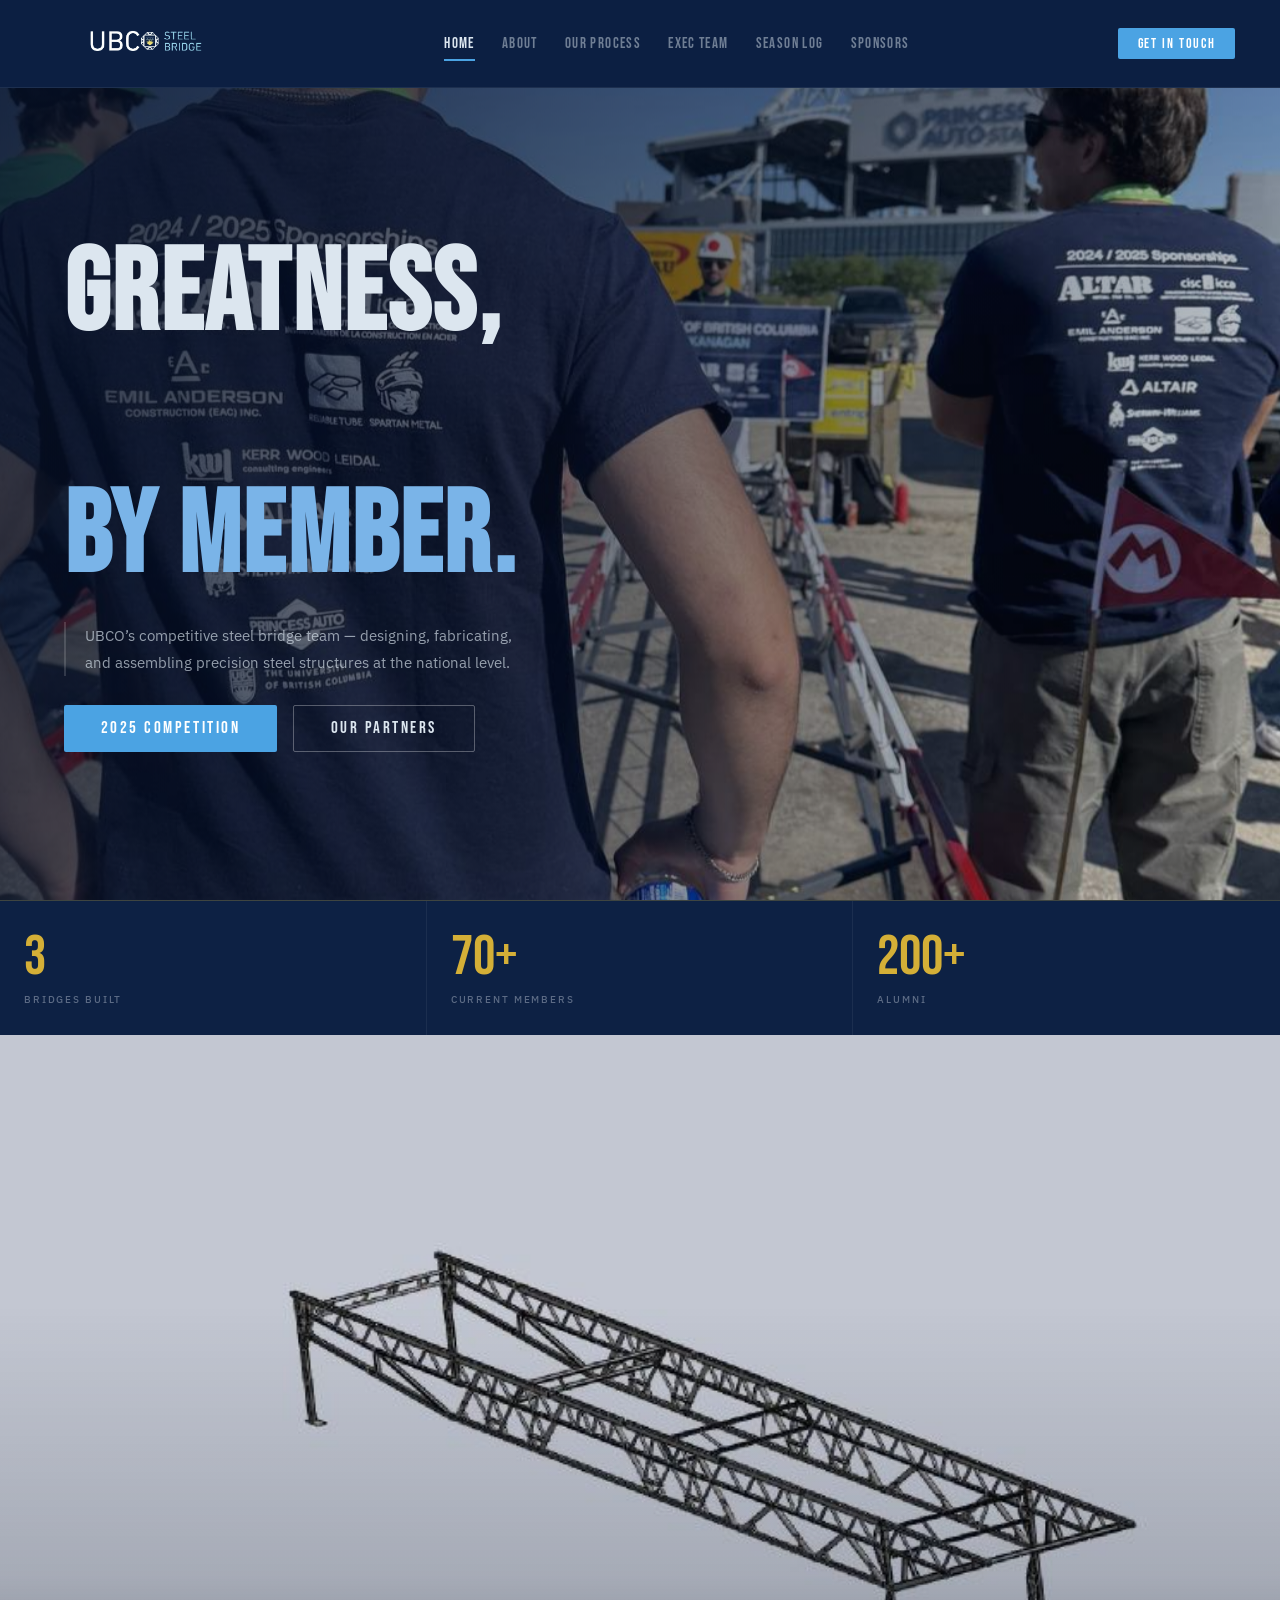
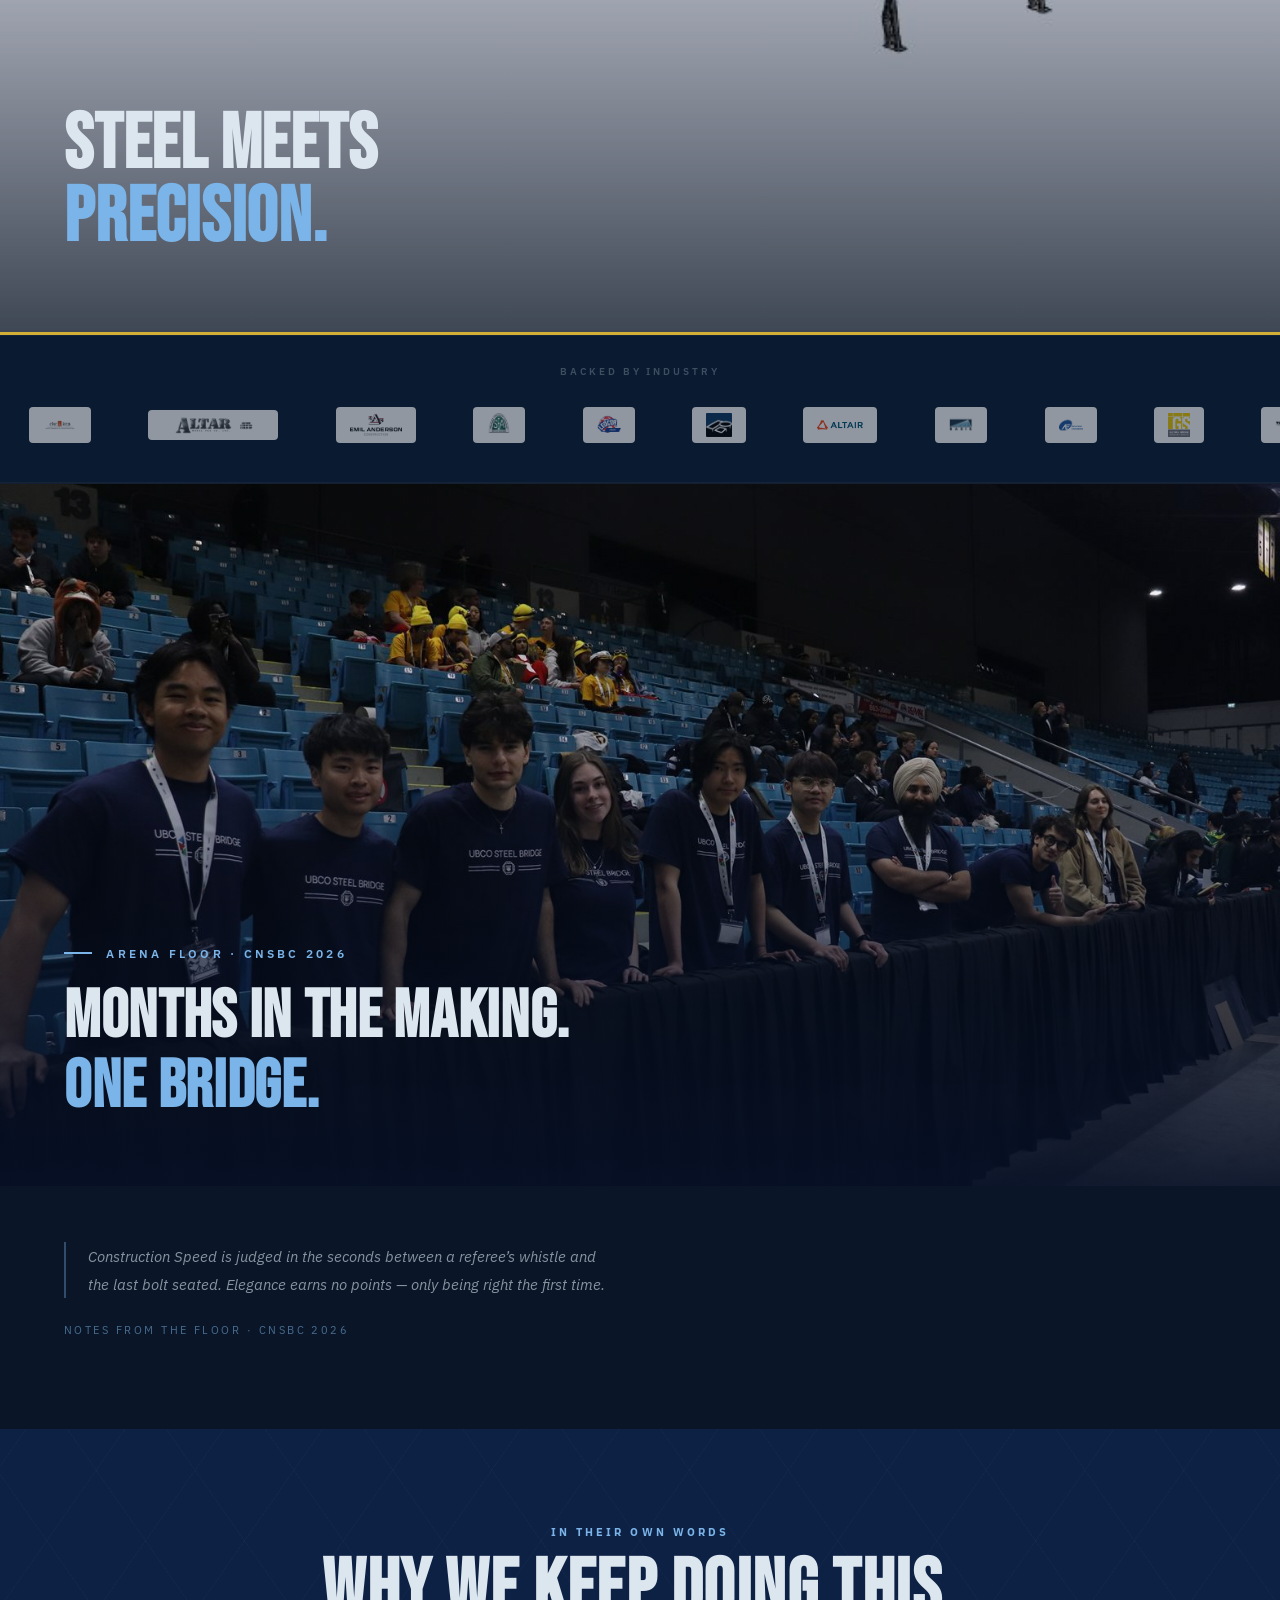
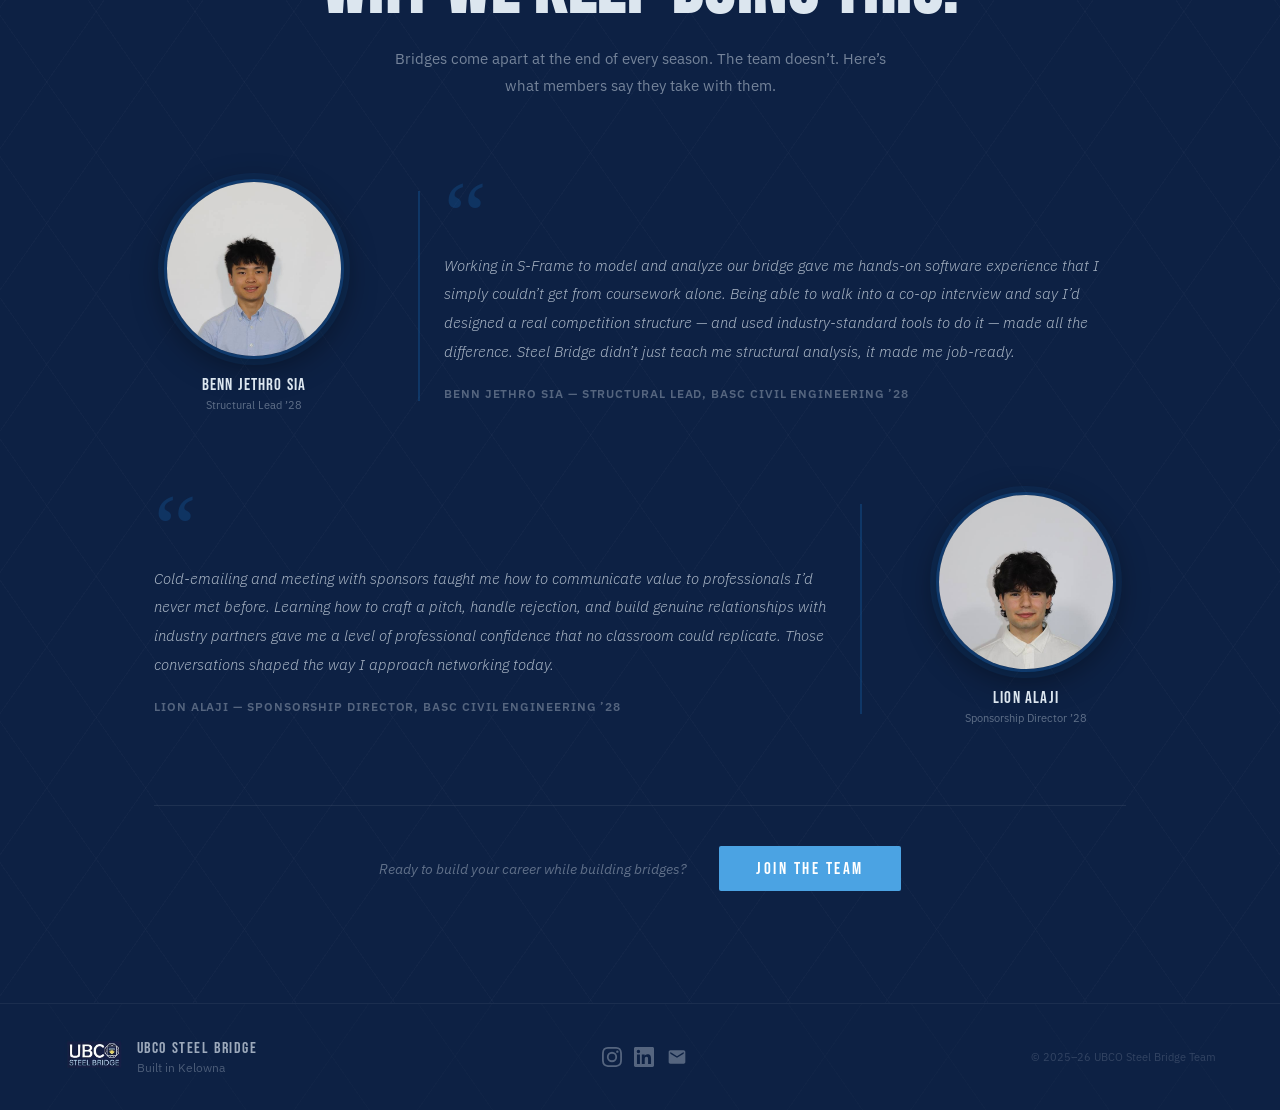
==== commit cb952390: "Site feedback round: gallery Season Log, Platinum tier, exec updates, mobile fixes - Season Log: con" ====
--- a/index.html
+++ b/index.html
@@ -26,7 +26,7 @@
     <button class="top-link" data-panel="home">Home</button>
     <button class="top-link" data-panel="about">About</button>
     <button class="top-link" data-panel="process">Our Process</button>
-    <button class="top-link" data-panel="team">Team</button>
+    <button class="top-link" data-panel="team">Exec Team</button>
     <button class="top-link" data-panel="events">Season Log</button>
     <button class="top-link" data-panel="sponsors">Sponsors</button>
   </nav>
@@ -38,7 +38,7 @@
   <button class="ov-item" data-panel="home">Home</button>
   <button class="ov-item" data-panel="about">About</button>
   <button class="ov-item" data-panel="process">Our Process</button>
-  <button class="ov-item" data-panel="team">Team</button>
+  <button class="ov-item" data-panel="team">Exec Team</button>
   <button class="ov-item" data-panel="events">Season Log</button>
   <button class="ov-item" data-panel="sponsors">Sponsors</button>
 </nav>
@@ -57,10 +57,10 @@
     </div>
   </div>
   <div class="stat-bar">
-    <div class="stat-cell"><span class="stat-n" data-to="2">0</span><span class="stat-l">Bridges Built</span></div>
-    <div class="stat-cell"><span class="stat-n" data-to="70" data-suffix="+">0</span><span class="stat-l">Team Members</span></div>
-    <div class="stat-cell"><span class="stat-n" data-to="2">0</span><span class="stat-l">Years Competing</span></div>
-    <div class="stat-cell"><span class="stat-n" data-to="4">0</span><span class="stat-l">Sub-teams</span></div>
+    <div class="stat-cell"><span class="stat-n" data-to="3">0</span><span class="stat-l">Bridges Built</span></div>
+    <!-- TODO confirm current-member count with Mahmoud (placeholder 70+) -->
+    <div class="stat-cell"><span class="stat-n" data-to="70" data-suffix="+">0</span><span class="stat-l">Current Members</span></div>
+    <div class="stat-cell"><span class="stat-n" data-to="200" data-suffix="+">0</span><span class="stat-l">Alumni</span></div>
   </div>
   <!-- Scroll-triggered video (canvas frame sequence) -->
   <div class="vid-scroll-wrap" id="vidScrollWrap">
@@ -112,7 +112,7 @@
       <img src="assets/comp-photos/web/team-arena.jpg" alt="UBCO Steel Bridge team at the CNSBC 2026 competition arena" loading="lazy"/>
       <div class="ed-photo-overlay">
         <div class="ed-eyebrow">Arena floor &middot; CNSBC 2026</div>
-        <h2 class="ed-pullquote">Months in the making.<em>One bridge.</em><span class="ac">No second chances.</span></h2>
+        <h2 class="ed-pullquote">Months in the making.<em class="ac">One bridge.</em></h2>
       </div>
     </div>
     <div class="ed-caption">
@@ -208,7 +208,7 @@
       <div class="ab2-stats">
         <div><span class="ab2-n">2024</span><span class="ab2-l">Founded</span></div>
         <div><span class="ab2-n">70+</span><span class="ab2-l">Members</span></div>
-        <div><span class="ab2-n">2&times;</span><span class="ab2-l">Nationals</span></div>
+        <div><span class="ab2-n">3</span><span class="ab2-l">Bridges Built</span></div>
         <div><span class="ab2-n">4+</span><span class="ab2-l">Disciplines</span></div>
       </div>
     </div>
@@ -251,15 +251,14 @@
 </section>
 <section id="p-team" class="panel">
   <div class="pane-wrap">
-    <div class="pane-head"><div class="sec-label">The Roster</div><h2 class="pane-title">This Season&rsquo;s Lineup.</h2><p class="pane-lead">Meet the students leading UBCO Steel Bridge &mdash; current and past seasons.</p></div>
+    <div class="pane-head"><div class="sec-label">Leadership</div><h2 class="pane-title">The Exec Team.</h2><p class="pane-lead">Meet the students leading UBCO Steel Bridge &mdash; current and past seasons.</p></div>
     <div class="tm-tabs" role="tablist" aria-label="Season selector">
       <button class="tm-tab active" data-season="2026" role="tab" aria-selected="true" aria-controls="tm-2026">2026&ndash;27 Season</button>
       <button class="tm-tab" data-season="2025" role="tab" aria-selected="false" aria-controls="tm-2025">2025&ndash;26 Season</button>
     </div>
     <div id="tm-2026" class="tm-season active" role="tabpanel" aria-labelledby="tab-2026">
     <div class="team-sec exec-sec"><div class="team-sec-head">Executive</div>
-      <div class="exec-tier exec-top"><div class="t-card"><div class="t-photo"><img src="assets/team/shaleena-egdell.jpg" alt="Shaleena Egdell"/></div><div class="t-info"><div class="t-name">Shaleena Egdell</div><div class="t-role">President</div><div class="t-prog">BASc Civil Engineering '27</div><a href="https://www.linkedin.com/in/shaleena-egdell/" target="_blank" rel="noopener" class="t-linkedin"><svg width="13" height="13" viewBox="0 0 24 24" fill="currentColor"><path d="M20.447 20.452h-3.554v-5.569c0-1.328-.027-3.037-1.852-3.037-1.853 0-2.136 1.445-2.136 2.939v5.667H9.351V9h3.414v1.561h.046c.477-.9 1.637-1.85 3.37-1.85 3.601 0 4.267 2.37 4.267 5.455v6.286zM5.337 7.433a2.062 2.062 0 01-2.063-2.065 2.064 2.064 0 112.063 2.065zm1.782 13.019H3.555V9h3.564v11.452zM22.225 0H1.771C.792 0 0 .774 0 1.729v20.542C0 23.227.792 24 1.771 24h20.451C23.2 24 24 23.227 24 22.271V1.729C24 .774 23.2 0 22.222 0h.003z"/></svg> LinkedIn</a></div></div></div>
-      <div class="exec-tier exec-base"><div class="t-card"><div class="t-photo"><img src="assets/team/lion-alaji-2.jpg" alt="Lion Alaji"/></div><div class="t-info"><div class="t-name">Lion Alaji</div><div class="t-role">VP External</div><div class="t-prog">BASc Civil Engineering '28</div><a href="https://www.linkedin.com/in/lion-alaji-79317533b/" target="_blank" rel="noopener" class="t-linkedin"><svg width="13" height="13" viewBox="0 0 24 24" fill="currentColor"><path d="M20.447 20.452h-3.554v-5.569c0-1.328-.027-3.037-1.852-3.037-1.853 0-2.136 1.445-2.136 2.939v5.667H9.351V9h3.414v1.561h.046c.477-.9 1.637-1.85 3.37-1.85 3.601 0 4.267 2.37 4.267 5.455v6.286zM5.337 7.433a2.062 2.062 0 01-2.063-2.065 2.064 2.064 0 112.063 2.065zm1.782 13.019H3.555V9h3.564v11.452zM22.225 0H1.771C.792 0 0 .774 0 1.729v20.542C0 23.227.792 24 1.771 24h20.451C23.2 24 24 23.227 24 22.271V1.729C24 .774 23.2 0 22.222 0h.003z"/></svg> LinkedIn</a></div></div><div class="t-card"><div class="t-photo"><img src="assets/team/lucy-winkler.jpg" alt="Lucy Winkler"/></div><div class="t-info"><div class="t-name">Lucy Winkler</div><div class="t-role">VP Internal</div><div class="t-prog">BASc Civil Engineering '28</div><a href="https://www.linkedin.com/in/lucy-winkler-455587383/" target="_blank" rel="noopener" class="t-linkedin"><svg width="13" height="13" viewBox="0 0 24 24" fill="currentColor"><path d="M20.447 20.452h-3.554v-5.569c0-1.328-.027-3.037-1.852-3.037-1.853 0-2.136 1.445-2.136 2.939v5.667H9.351V9h3.414v1.561h.046c.477-.9 1.637-1.85 3.37-1.85 3.601 0 4.267 2.37 4.267 5.455v6.286zM5.337 7.433a2.062 2.062 0 01-2.063-2.065 2.064 2.064 0 112.063 2.065zm1.782 13.019H3.555V9h3.564v11.452zM22.225 0H1.771C.792 0 0 .774 0 1.729v20.542C0 23.227.792 24 1.771 24h20.451C23.2 24 24 23.227 24 22.271V1.729C24 .774 23.2 0 22.222 0h.003z"/></svg> LinkedIn</a></div></div></div>
+      <div class="exec-tier exec-top"><div class="t-card"><div class="t-photo"><img src="assets/team/lion-alaji-2.jpg" alt="Lion Alaji"/></div><div class="t-info"><div class="t-name">Lion Alaji</div><div class="t-role">VP External</div><div class="t-prog">BASc Civil Engineering '28</div><a href="https://www.linkedin.com/in/lion-alaji-79317533b/" target="_blank" rel="noopener" class="t-linkedin"><svg width="13" height="13" viewBox="0 0 24 24" fill="currentColor"><path d="M20.447 20.452h-3.554v-5.569c0-1.328-.027-3.037-1.852-3.037-1.853 0-2.136 1.445-2.136 2.939v5.667H9.351V9h3.414v1.561h.046c.477-.9 1.637-1.85 3.37-1.85 3.601 0 4.267 2.37 4.267 5.455v6.286zM5.337 7.433a2.062 2.062 0 01-2.063-2.065 2.064 2.064 0 112.063 2.065zm1.782 13.019H3.555V9h3.564v11.452zM22.225 0H1.771C.792 0 0 .774 0 1.729v20.542C0 23.227.792 24 1.771 24h20.451C23.2 24 24 23.227 24 22.271V1.729C24 .774 23.2 0 22.222 0h.003z"/></svg> LinkedIn</a></div></div><div class="t-card"><div class="t-photo"><img src="assets/team/shaleena-egdell.jpg" alt="Shaleena Egdell"/></div><div class="t-info"><div class="t-name">Shaleena Egdell</div><div class="t-role">President</div><div class="t-prog">BASc Civil Engineering '27</div><a href="https://www.linkedin.com/in/shaleena-egdell/" target="_blank" rel="noopener" class="t-linkedin"><svg width="13" height="13" viewBox="0 0 24 24" fill="currentColor"><path d="M20.447 20.452h-3.554v-5.569c0-1.328-.027-3.037-1.852-3.037-1.853 0-2.136 1.445-2.136 2.939v5.667H9.351V9h3.414v1.561h.046c.477-.9 1.637-1.85 3.37-1.85 3.601 0 4.267 2.37 4.267 5.455v6.286zM5.337 7.433a2.062 2.062 0 01-2.063-2.065 2.064 2.064 0 112.063 2.065zm1.782 13.019H3.555V9h3.564v11.452zM22.225 0H1.771C.792 0 0 .774 0 1.729v20.542C0 23.227.792 24 1.771 24h20.451C23.2 24 24 23.227 24 22.271V1.729C24 .774 23.2 0 22.222 0h.003z"/></svg> LinkedIn</a></div></div><div class="t-card"><div class="t-photo"><img src="assets/team/lucy-winkler.jpg" alt="Lucy Winkler"/></div><div class="t-info"><div class="t-name">Lucy Winkler</div><div class="t-role">VP Internal</div><div class="t-prog">BASc Civil Engineering '28</div><a href="https://www.linkedin.com/in/lucy-winkler-455587383/" target="_blank" rel="noopener" class="t-linkedin"><svg width="13" height="13" viewBox="0 0 24 24" fill="currentColor"><path d="M20.447 20.452h-3.554v-5.569c0-1.328-.027-3.037-1.852-3.037-1.853 0-2.136 1.445-2.136 2.939v5.667H9.351V9h3.414v1.561h.046c.477-.9 1.637-1.85 3.37-1.85 3.601 0 4.267 2.37 4.267 5.455v6.286zM5.337 7.433a2.062 2.062 0 01-2.063-2.065 2.064 2.064 0 112.063 2.065zm1.782 13.019H3.555V9h3.564v11.452zM22.225 0H1.771C.792 0 0 .774 0 1.729v20.542C0 23.227.792 24 1.771 24h20.451C23.2 24 24 23.227 24 22.271V1.729C24 .774 23.2 0 22.222 0h.003z"/></svg> LinkedIn</a></div></div></div>
     </div>
     <div class="team-sec"><div class="team-sec-head">Structural</div><div class="team-row team-row-2">
       <div class="t-card"><div class="t-photo"><img src="assets/team/benn-jethro-sia-2.jpg" alt="Benn Jethro Sia"/></div><div class="t-info"><div class="t-name">Benn Jethro Sia</div><div class="t-role">Structural Lead</div><div class="t-prog">BASc Civil Engineering '28</div><a href="https://www.linkedin.com/in/benn-jethro-sia/" target="_blank" rel="noopener" class="t-linkedin"><svg width="13" height="13" viewBox="0 0 24 24" fill="currentColor"><path d="M20.447 20.452h-3.554v-5.569c0-1.328-.027-3.037-1.852-3.037-1.853 0-2.136 1.445-2.136 2.939v5.667H9.351V9h3.414v1.561h.046c.477-.9 1.637-1.85 3.37-1.85 3.601 0 4.267 2.37 4.267 5.455v6.286zM5.337 7.433a2.062 2.062 0 01-2.063-2.065 2.064 2.064 0 112.063 2.065zm1.782 13.019H3.555V9h3.564v11.452zM22.225 0H1.771C.792 0 0 .774 0 1.729v20.542C0 23.227.792 24 1.771 24h20.451C23.2 24 24 23.227 24 22.271V1.729C24 .774 23.2 0 22.222 0h.003z"/></svg> LinkedIn</a></div></div>
@@ -315,11 +314,9 @@
     <div id="ev-s2025" class="ev-season active">
       <p class="ev-intro">Our inaugural season took a brand-new team to its first <strong>CNSBC</strong>, in <strong>Winnipeg, Manitoba</strong>, in May 2025.</p>
       <div class="ev-heading">The Debut</div>
-      <div class="comp-strip" style="grid-template-columns:1fr;max-width:900px;">
-        <div class="comp-strip-item" style="aspect-ratio:16/9;">
-          <img src="assets/comp-photos/web/team-2025-winnipeg.jpg" alt="The UBCO Steel Bridge team with their first bridge at Princess Auto Stadium in Winnipeg" loading="lazy"/>
-          <div class="comp-strip-cap"><span class="meta">Princess Auto Stadium &middot; Winnipeg, MB</span>Our first bridge and our first nationals &mdash; the whole crew behind the rail.</div>
-        </div>
+      <div class="ev-gallery-grid">
+        <button class="gal-cell gal-wide" data-cap="Princess Auto Stadium &middot; Winnipeg, MB &mdash; our first bridge and our first nationals, the whole crew behind the rail."><img src="assets/comp-photos/web/team-2025-winnipeg.jpg" alt="The UBCO Steel Bridge team with their first bridge at Princess Auto Stadium in Winnipeg" loading="lazy"/><span class="gal-zoom" aria-hidden="true"></span></button>
+        <button class="gal-cell" data-cap="The debut squad behind the team&rsquo;s first-ever competition bridge."><img src="assets/comp-photos/web/team-2025-pose.jpg" alt="The UBCO Steel Bridge team posing with their first bridge" loading="lazy"/><span class="gal-zoom" aria-hidden="true"></span></button>
       </div>
       <div class="ev-heading">Highlights</div>
       <div class="ev-hl-grid">
@@ -329,46 +326,48 @@
       </div>
     </div>
     <div id="ev-s2026" class="ev-season">
-      <p class="ev-intro">Season two brought a brand-new bridge and a sharper return to the <strong>Canadian National Steel Bridge Competition</strong>.</p>
+      <p class="ev-intro">Season two brought a brand-new bridge and a sharper return to the <strong>Canadian National Steel Bridge Competition</strong> &mdash; plus a full year of building, workshops, and team events along the way.</p>
       <div class="ev-heading">From the Floor</div>
-      <div class="comp-strip">
-        <div class="comp-strip-item">
-          <img src="assets/comp-photos/web/build-line.jpg" alt="The UBCO team passing bridge members down the line during the timed build" loading="lazy"/>
-          <div class="comp-strip-cap"><span class="meta">Construction Speed &middot; CNSBC 2026</span>Down the line &mdash; every member moved by hand.</div>
-        </div>
-        <div class="comp-strip-item">
-          <img src="assets/comp-photos/web/arena-wide.jpg" alt="The UBCO team on the competition arena floor" loading="lazy"/>
-          <div class="comp-strip-cap"><span class="meta">Competition floor</span>Our corner of the arena before the whistle.</div>
-        </div>
-        <div class="comp-strip-item">
-          <img src="assets/comp-photos/web/bridge-ubco-letters.jpg" alt="The finished UBCO bridge with U-B-C-O across the deck" loading="lazy"/>
-          <div class="comp-strip-cap"><span class="meta">After the run &middot; The bridge</span>Four letters across the deck: U-B-C-O.</div>
-        </div>
-        <div class="comp-strip-item">
-          <img src="assets/comp-photos/web/sponsor-shirt.jpg" alt="The UBCO team's shirts with sponsor logos on the back" loading="lazy" style="object-position:center 32%;"/>
-          <div class="comp-strip-cap"><span class="meta">On our backs</span>The names that got us here.</div>
-        </div>
-        <div class="comp-strip-item">
-          <img src="assets/comp-photos/web/parts-verticals.jpg" alt="The bridge members laid out before assembly" loading="lazy"/>
-          <div class="comp-strip-cap"><span class="meta">The kit</span>Every member machined, marked, and ready.</div>
-        </div>
-        <div class="comp-strip-item">
-          <img src="assets/comp-photos/web/parts-clamps.jpg" alt="Bridge components and clamps staged on the floor" loading="lazy"/>
-          <div class="comp-strip-cap"><span class="meta">Pre-build</span>Laid out and indexed before the clock starts.</div>
-        </div>
-      </div>
+      <div class="ev-gallery-grid">
+        <button class="gal-cell gal-wide" data-cap="Construction Speed &middot; CNSBC 2026 &mdash; down the line, every member moved by hand."><img src="assets/comp-photos/web/build-line.jpg" alt="The UBCO team passing bridge members down the line during the timed build" loading="lazy"/><span class="gal-zoom" aria-hidden="true"></span></button>
+        <button class="gal-cell" data-cap="Our corner of the competition arena before the whistle."><img src="assets/comp-photos/web/arena-wide.jpg" alt="The UBCO team on the competition arena floor" loading="lazy"/><span class="gal-zoom" aria-hidden="true"></span></button>
+        <button class="gal-cell" data-cap="After the run &mdash; four letters across the deck: U-B-C-O."><img src="assets/comp-photos/web/bridge-ubco-letters.jpg" alt="The finished UBCO bridge with U-B-C-O across the deck" loading="lazy"/><span class="gal-zoom" aria-hidden="true"></span></button>
+        <button class="gal-cell" data-cap="Mid-build &mdash; threading the connections under the clock."><img src="assets/comp-photos/web/build-threading.jpg" alt="The team building on the competition floor" loading="lazy"/><span class="gal-zoom" aria-hidden="true"></span></button>
+        <button class="gal-cell" data-cap="Every bolt seated by hand."><img src="assets/comp-photos/web/build-kneel.jpg" alt="The team assembling the bridge" loading="lazy"/><span class="gal-zoom" aria-hidden="true"></span></button>
+        <button class="gal-cell" data-cap="Pre-run huddle &mdash; final calls before the whistle."><img src="assets/comp-photos/web/build-huddle.jpg" alt="The team huddling before the build" loading="lazy"/><span class="gal-zoom" aria-hidden="true"></span></button>
+        <button class="gal-cell" data-cap="The full crew on the floor at CNSBC 2026."><img src="assets/comp-photos/web/team-arena.jpg" alt="The UBCO Steel Bridge team at the competition arena" loading="lazy"/><span class="gal-zoom" aria-hidden="true"></span></button>
+        <button class="gal-cell" data-cap="The kit &mdash; every member machined, marked, and ready."><img src="assets/comp-photos/web/parts-verticals.jpg" alt="The bridge members laid out before assembly" loading="lazy"/><span class="gal-zoom" aria-hidden="true"></span></button>
+        <button class="gal-cell" data-cap="Laid out and indexed before the clock starts."><img src="assets/comp-photos/web/parts-clamps.jpg" alt="Bridge components and clamps staged on the floor" loading="lazy"/><span class="gal-zoom" aria-hidden="true"></span></button>
+        <button class="gal-cell" data-cap="On our backs &mdash; the names that got us here."><img src="assets/comp-photos/web/sponsor-shirt.jpg" alt="The UBCO team shirts with sponsor logos on the back" loading="lazy"/><span class="gal-zoom" aria-hidden="true"></span></button>
+        <button class="gal-cell" data-cap="Test fit &mdash; the full span, end to end."><img src="assets/comp-photos/web/bridge-outdoor.jpg" alt="The bridge assembled outdoors" loading="lazy"/><span class="gal-zoom" aria-hidden="true"></span></button>
+        <button class="gal-cell" data-cap="The structural model behind the build."><img src="assets/comp-photos/web/design-cad.jpg" alt="3D structural model of the bridge" loading="lazy"/><span class="gal-zoom" aria-hidden="true"></span></button>
+      </div>
+      <div class="ev-heading">Off the Floor</div>
+      <p class="ev-intro" style="margin:-1.5rem 0 2rem;">It isn&rsquo;t all steel and stopwatches. Between build days the team gets together for socials and a little friendly engineering mischief.</p>
+      <div class="ev-hl-grid">
+        <div class="ev-hl-card"><div class="ev-hl-body"><div class="ev-hl-tag">Team Social &middot; Dec 2025</div><div class="ev-hl-title">Gingerbread House Competition</div><div class="ev-hl-desc">Squads designed, built, and load-tested gingerbread structures &mdash; steel-bridge engineering in edible form. Equal parts design challenge and excuse to eat the supports.</div></div></div>
+      </div>
+      <div class="ev-gallery-grid" id="gingerbread-gallery">
+        <button class="gal-cell gal-wide" data-cap="Gingerbread House Competition &middot; December 2025"><img src="assets/comp-photos/web/gingerbread-1.jpg" alt="UBCO Steel Bridge gingerbread house competition" loading="lazy" onerror="this.closest('.gal-cell').style.display='none'"/><span class="gal-zoom" aria-hidden="true"></span></button>
+        <button class="gal-cell" data-cap="Gingerbread House Competition &middot; December 2025"><img src="assets/comp-photos/web/gingerbread-2.jpg" alt="Gingerbread house competition" loading="lazy" onerror="this.closest('.gal-cell').style.display='none'"/><span class="gal-zoom" aria-hidden="true"></span></button>
+        <button class="gal-cell" data-cap="Gingerbread House Competition &middot; December 2025"><img src="assets/comp-photos/web/gingerbread-3.jpg" alt="Gingerbread house competition" loading="lazy" onerror="this.closest('.gal-cell').style.display='none'"/><span class="gal-zoom" aria-hidden="true"></span></button>
+        <button class="gal-cell" data-cap="Gingerbread House Competition &middot; December 2025"><img src="assets/comp-photos/web/gingerbread-4.jpg" alt="Gingerbread house competition" loading="lazy" onerror="this.closest('.gal-cell').style.display='none'"/><span class="gal-zoom" aria-hidden="true"></span></button>
+        <button class="gal-cell" data-cap="Gingerbread House Competition &middot; December 2025"><img src="assets/comp-photos/web/gingerbread-5.jpg" alt="Gingerbread house competition" loading="lazy" onerror="this.closest('.gal-cell').style.display='none'"/><span class="gal-zoom" aria-hidden="true"></span></button>
+        <button class="gal-cell" data-cap="Gingerbread House Competition &middot; December 2025"><img src="assets/comp-photos/web/gingerbread-6.jpg" alt="Gingerbread house competition" loading="lazy" onerror="this.closest('.gal-cell').style.display='none'"/><span class="gal-zoom" aria-hidden="true"></span></button>
+        <button class="gal-cell" data-cap="Gingerbread House Competition &middot; December 2025"><img src="assets/comp-photos/web/gingerbread-7.jpg" alt="Gingerbread house competition" loading="lazy" onerror="this.closest('.gal-cell').style.display='none'"/><span class="gal-zoom" aria-hidden="true"></span></button>
+      </div>
+      <!-- Gingerbread photos: drop gingerbread-1.jpg ... gingerbread-7.jpg into assets/comp-photos/web/ . Missing files auto-hide via onerror. -->
     </div>
   </div>
 </section>
 <section id="p-sponsors" class="panel">
   <div class="pane-wrap">
     <div class="pane-head"><div class="sec-label">Industry Partners</div><h2 class="pane-title">Backed by Industry.</h2><p class="pane-lead">The organizations that make it possible for UBCO Steel Bridge to design, fabricate, and compete.</p></div>
-    <div class="spon-tier">Gold Sponsors</div><div class="spon-grid spon-grid-gold"><a href="https://www.cisc-icca.ca/" target="_blank" rel="noopener" class="spon-card s-gold"><div class="spon-img-wrap" style="height:160px; padding:20px;"><img src="assets/img/cisc-logo.png" alt="CISC" style="max-height:100px; max-width:75%; object-fit:contain;"/></div><div class="spon-card-body"><div class="spon-badge">GOLD SPONSOR</div><div class="spon-card-name">CISC-ICCA</div><div class="spon-card-full">Canadian Institute of Steel Construction</div><p class="spon-card-desc">Canada's national voice for the structural steel industry since 1930. CISC-ICCA advances the use of steel in construction through technical resources, education, and advocacy — supporting engineers, fabricators, and contractors from coast to coast.</p></div></a><a href="http://www.altarmetal.ca/" target="_blank" rel="noopener" class="spon-card s-gold"><div class="spon-img-wrap" style="height:160px; padding:20px;"><img src="assets/img/altar-logo.png" alt="ALTAR" style="max-height:100px; max-width:75%; object-fit:contain;"/></div><div class="spon-card-body"><div class="spon-badge">GOLD SPONSOR</div><div class="spon-card-name">Altar Metal Fab</div><div class="spon-card-full">Altar Metal Fab Co. Ltd.</div><p class="spon-card-desc">A trusted Kelowna-based steel fabrication shop known for precision craftsmanship and a commitment to quality. Altar Metal has been an invaluable local partner, providing our team with direct fabrication support and hands-on industry mentorship throughout our build season.</p></div></a><a href="https://eac.bc.ca/" target="_blank" rel="noopener" class="spon-card s-gold"><div class="spon-img-wrap" style="height:160px; padding:20px;"><img src="assets/img/emil-logo.png" alt="EMIL" style="max-height:100px; max-width:75%; object-fit:contain;"/></div><div class="spon-card-body"><div class="spon-badge">GOLD SPONSOR</div><div class="spon-card-name">Emil Anderson</div><div class="spon-card-full">Emil Anderson Construction Inc.</div><p class="spon-card-desc">One of British Columbia's most established infrastructure contractors, Emil Anderson has been building roads, bridges, and civil works across the province since 1938. Their multi-disciplined expertise and deep roots in BC construction make them an ideal partner for a team focused on real-world structural engineering.</p></div></a><a href="https://www.seabc.ca/" target="_blank" rel="noopener" class="spon-card s-gold"><div class="spon-img-wrap" style="height:160px; padding:20px;"><img src="assets/img/seabc-logo.jpg" alt="SEABC" style="max-height:100px; max-width:75%; object-fit:contain;"/></div><div class="spon-card-body"><div class="spon-badge">GOLD SPONSOR</div><div class="spon-card-name">SEABC</div><div class="spon-card-full">Structural Engineers Association of BC</div><p class="spon-card-desc">The Structural Engineers Association of British Columbia promotes excellence, professionalism, and public safety in structural engineering practice across BC. SEABC's support of student teams like ours reflects their commitment to developing the next generation of structural engineers.</p></div></a><a href="https://www.ledcor.com/" target="_blank" rel="noopener" class="spon-card s-gold"><div class="spon-img-wrap" style="height:160px; padding:20px;"><img src="assets/img/ledcor-logo.png" alt="LEDCOR" style="max-height:100px; max-width:75%; object-fit:contain;"/></div><div class="spon-card-body"><div class="spon-badge">GOLD SPONSOR</div><div class="spon-card-name">Ledcor</div><div class="spon-card-full">Ledcor Group of Companies</div><p class="spon-card-desc">One of North America's most diversified construction and engineering companies, Ledcor operates across building, civil, industrial, and pipeline sectors. Their backing of UBCO Steel Bridge reflects a genuine investment in emerging engineering talent and the future of Canada's construction workforce.</p></div></a><a href="https://reliabletube.com/" target="_blank" rel="noopener" class="spon-card s-gold"><div class="spon-img-wrap" style="height:160px; padding:20px;"><img src="assets/img/reliable-logo.png" alt="RELIABLE" style="max-height:100px; max-width:75%; object-fit:contain;"/></div><div class="spon-card-body"><div class="spon-badge">GOLD SPONSOR</div><div class="spon-card-name">Reliable Tube</div><div class="spon-card-full">Reliable Tube Inc.</div><p class="spon-card-desc">A proudly Canadian structural steel supplier with over 35 years of expertise serving Western Canada. Reliable Tube provides the hollow structural sections and steel products that form the backbone of our bridge designs — their product knowledge and reliability are critical to our success on competition day.</p></div></a></div>
-    <div class="spon-tier">Silver Sponsors</div><div class="spon-grid spon-grid-silver"><a href="https://altair.com/" target="_blank" rel="noopener" class="spon-card s-silver"><div class="spon-img-wrap" style="height:130px; padding:20px;">
-<img src="assets/img/altair-logo.png" alt="ALTAIR" style="max-height:80px; max-width:75%; object-fit:contain;"/></div><div class="spon-card-body"><div class="spon-badge">SILVER SPONSOR</div><div class="spon-card-name">Altair</div><div class="spon-card-full">Altair Engineering Inc.</div></div></a><a href="https://www.basiseng.ca/" target="_blank" rel="noopener" class="spon-card s-silver"><div class="spon-img-wrap" style="height:130px; padding:20px;">
-<img src="assets/img/basis-logo.jpg" alt="BASIS" style="max-height:80px; max-width:75%; object-fit:contain;"/></div><div class="spon-card-body"><div class="spon-badge">SILVER SPONSOR</div><div class="spon-card-name">BASIS Engineering</div><div class="spon-card-full">BASIS Engineering Ltd.</div></div></a></div>
-    <div class="spon-tier">Bronze Sponsors</div><div class="spon-grid spon-grid-bronze"><a href="https://www.ae.ca/" target="_blank" rel="noopener" class="spon-card s-bronze"><div class="spon-img-wrap" style="height:110px; padding:20px;"><img src="assets/img/associated-logo.png" alt="ASSOCIATED" style="max-height:60px; max-width:75%; object-fit:contain;"/></div><div class="spon-card-body"><div class="spon-badge">BRONZE SPONSOR</div><div class="spon-card-name">Associated Engineering</div><div class="spon-card-full">Associated Engineering Group Ltd.</div></div></a><a href="https://glotmansimpson.com/" target="_blank" rel="noopener" class="spon-card s-bronze"><div class="spon-img-wrap" style="height:110px; padding:20px;"><img src="assets/img/glotman-logo.png" alt="GLOTMAN" style="max-height:60px; max-width:75%; object-fit:contain;"/></div><div class="spon-card-body"><div class="spon-badge">BRONZE SPONSOR</div><div class="spon-card-name">Glotman Simpson</div><div class="spon-card-full">Glotman Simpson Consulting Engineers</div></div></a><a href="https://www.wildstone.com/" target="_blank" rel="noopener" class="spon-card s-bronze"><div class="spon-img-wrap" style="height:110px; padding:20px;"><img src="assets/img/wildstone-logo.png" alt="Wildstone Construction" style="max-height:60px; max-width:75%; object-fit:contain;"/></div><div class="spon-card-body"><div class="spon-badge">BRONZE SPONSOR</div><div class="spon-card-name">Wildstone Construction</div><div class="spon-card-full">Wildstone Construction &amp; Forestry Ltd.</div></div></a><a href="https://ok.ubc.ca/" target="_blank" rel="noopener" class="spon-card s-bronze"><div class="spon-img-wrap" style="height:110px; padding:20px;"><img src="assets/img/ubc-logo.png" alt="UBC" style="max-height:60px; max-width:75%; object-fit:contain;"/></div><div class="spon-card-body"><div class="spon-badge">BRONZE SPONSOR</div><div class="spon-card-name">UBC Okanagan</div><div class="spon-card-full">University of British Columbia Okanagan</div></div></a><a href="https://www.suo.ca/" target="_blank" rel="noopener" class="spon-card s-bronze"><div class="spon-img-wrap" style="height:110px; padding:20px;"><img src="assets/img/suo-logo.jpg" alt="SUO" style="max-height:60px; max-width:75%; object-fit:contain;"/></div><div class="spon-card-body"><div class="spon-badge">BRONZE SPONSOR</div><div class="spon-card-name">SUO</div><div class="spon-card-full">Students' Union of UBC Okanagan</div></div></a></div>
-    <div class="spon-cta"><h3>Become a Sponsor</h3><p>Sponsoring UBCO Steel Bridge gives your organization direct exposure to motivated engineering students.</p><button class="btn-go" data-panel="contact">Contact Us</button></div>
+    <div class="spon-tier">Platinum Sponsors</div><div class="spon-grid spon-grid-platinum"><a href="http://www.altarmetal.ca/" target="_blank" rel="noopener" class="spon-card s-platinum"><div class="spon-img-wrap"><img src="assets/img/altar-logo.png" alt="Altar Metal Fab"/></div><div class="spon-card-body"><div class="spon-badge">PLATINUM SPONSOR</div><div class="spon-card-name">Altar Metal Fab</div><div class="spon-card-full">Altar Metal Fab Co. Ltd.</div><p class="spon-card-desc">A trusted Kelowna-based steel fabrication shop known for precision craftsmanship and a commitment to quality. Altar Metal has been an invaluable local partner, providing our team with direct fabrication support and hands-on industry mentorship throughout our build season.</p></div></a><a href="https://reliabletube.com/" target="_blank" rel="noopener" class="spon-card s-platinum"><div class="spon-img-wrap"><img src="assets/img/reliable-logo.png" alt="Reliable Tube"/></div><div class="spon-card-body"><div class="spon-badge">PLATINUM SPONSOR</div><div class="spon-card-name">Reliable Tube</div><div class="spon-card-full">Reliable Tube Inc.</div><p class="spon-card-desc">A proudly Canadian structural steel supplier with over 35 years of expertise serving Western Canada. Reliable Tube provides the hollow structural sections and steel products that form the backbone of our bridge designs &mdash; their product knowledge and reliability are critical to our success on competition day.</p></div></a></div>
+    <div class="spon-tier">Gold Sponsors</div><div class="spon-grid spon-grid-gold"><a href="https://www.cisc-icca.ca/" target="_blank" rel="noopener" class="spon-card s-gold"><div class="spon-img-wrap" style="height:160px; padding:20px;"><img src="assets/img/cisc-logo.png" alt="CISC" style="max-height:100px; max-width:75%; object-fit:contain;"/></div><div class="spon-card-body"><div class="spon-badge">GOLD SPONSOR</div><div class="spon-card-name">CISC-ICCA</div><div class="spon-card-full">Canadian Institute of Steel Construction</div><p class="spon-card-desc">Canada&rsquo;s national voice for the structural steel industry since 1930. CISC-ICCA advances the use of steel in construction through technical resources, education, and advocacy &mdash; supporting engineers, fabricators, and contractors from coast to coast.</p></div></a><a href="https://eac.bc.ca/" target="_blank" rel="noopener" class="spon-card s-gold"><div class="spon-img-wrap" style="height:160px; padding:20px;"><img src="assets/img/emil-logo.png" alt="EMIL" style="max-height:100px; max-width:75%; object-fit:contain;"/></div><div class="spon-card-body"><div class="spon-badge">GOLD SPONSOR</div><div class="spon-card-name">Emil Anderson</div><div class="spon-card-full">Emil Anderson Construction Inc.</div><p class="spon-card-desc">One of British Columbia&rsquo;s most established infrastructure contractors, Emil Anderson has been building roads, bridges, and civil works across the province since 1938. Their multi-disciplined expertise and deep roots in BC construction make them an ideal partner for a team focused on real-world structural engineering.</p></div></a><a href="https://www.seabc.ca/" target="_blank" rel="noopener" class="spon-card s-gold"><div class="spon-img-wrap" style="height:160px; padding:20px;"><img src="assets/img/seabc-logo.jpg" alt="SEABC" style="max-height:100px; max-width:75%; object-fit:contain;"/></div><div class="spon-card-body"><div class="spon-badge">GOLD SPONSOR</div><div class="spon-card-name">SEABC</div><div class="spon-card-full">Structural Engineers Association of BC</div><p class="spon-card-desc">The Structural Engineers Association of British Columbia promotes excellence, professionalism, and public safety in structural engineering practice across BC. SEABC&rsquo;s support of student teams like ours reflects their commitment to developing the next generation of structural engineers.</p></div></a><a href="https://www.ledcor.com/" target="_blank" rel="noopener" class="spon-card s-gold"><div class="spon-img-wrap" style="height:160px; padding:20px;"><img src="assets/img/ledcor-logo.png" alt="LEDCOR" style="max-height:100px; max-width:75%; object-fit:contain;"/></div><div class="spon-card-body"><div class="spon-badge">GOLD SPONSOR</div><div class="spon-card-name">Ledcor</div><div class="spon-card-full">Ledcor Group of Companies</div><p class="spon-card-desc">One of North America&rsquo;s most diversified construction and engineering companies, Ledcor operates across building, civil, industrial, and pipeline sectors. Their backing of UBCO Steel Bridge reflects a genuine investment in emerging engineering talent and the future of Canada&rsquo;s construction workforce.</p></div></a></div>
+    <div class="spon-tier">Silver Sponsors</div><div class="spon-grid spon-grid-silver"><a href="https://altair.com/" target="_blank" rel="noopener" class="spon-card s-silver"><div class="spon-img-wrap" style="height:130px; padding:20px;"><img src="assets/img/altair-logo.png" alt="ALTAIR" style="max-height:80px; max-width:75%; object-fit:contain;"/></div><div class="spon-card-body"><div class="spon-badge">SILVER SPONSOR</div><div class="spon-card-name">Altair</div><div class="spon-card-full">Altair Engineering Inc.</div></div></a><a href="https://www.basiseng.ca/" target="_blank" rel="noopener" class="spon-card s-silver"><div class="spon-img-wrap" style="height:130px; padding:20px;"><img src="assets/img/basis-logo.jpg" alt="BASIS" style="max-height:80px; max-width:75%; object-fit:contain;"/></div><div class="spon-card-body"><div class="spon-badge">SILVER SPONSOR</div><div class="spon-card-name">BASIS Engineering</div><div class="spon-card-full">BASIS Engineering Ltd.</div></div></a></div>
+    <div class="spon-tier">Bronze Sponsors</div><div class="spon-grid spon-grid-bronze"><a href="https://www.ae.ca/" target="_blank" rel="noopener" class="spon-card s-bronze"><div class="spon-img-wrap" style="height:110px; padding:20px;"><img src="assets/img/associated-logo.png" alt="ASSOCIATED" style="max-height:60px; max-width:75%; object-fit:contain;"/></div><div class="spon-card-body"><div class="spon-badge">BRONZE SPONSOR</div><div class="spon-card-name">Associated Engineering</div><div class="spon-card-full">Associated Engineering Group Ltd.</div></div></a><a href="https://glotmansimpson.com/" target="_blank" rel="noopener" class="spon-card s-bronze"><div class="spon-img-wrap" style="height:110px; padding:20px;"><img src="assets/img/glotman-logo.png" alt="GLOTMAN" style="max-height:60px; max-width:75%; object-fit:contain;"/></div><div class="spon-card-body"><div class="spon-badge">BRONZE SPONSOR</div><div class="spon-card-name">Glotman Simpson</div><div class="spon-card-full">Glotman Simpson Consulting Engineers</div></div></a><a href="https://www.wildstone.com/" target="_blank" rel="noopener" class="spon-card s-bronze"><div class="spon-img-wrap" style="height:110px; padding:20px;"><img src="assets/img/wildstone-logo.png" alt="Wildstone Construction" style="max-height:60px; max-width:75%; object-fit:contain;"/></div><div class="spon-card-body"><div class="spon-badge">BRONZE SPONSOR</div><div class="spon-card-name">Wildstone Construction</div><div class="spon-card-full">Wildstone Construction &amp; Forestry Ltd.</div></div></a><a href="https://ok.ubc.ca/" target="_blank" rel="noopener" class="spon-card s-bronze"><div class="spon-img-wrap" style="height:110px; padding:20px;"><img src="assets/img/ubc-logo.png" alt="UBC" style="max-height:60px; max-width:75%; object-fit:contain;"/></div><div class="spon-card-body"><div class="spon-badge">BRONZE SPONSOR</div><div class="spon-card-name">UBC Okanagan</div><div class="spon-card-full">University of British Columbia Okanagan</div></div></a><a href="https://www.suo.ca/" target="_blank" rel="noopener" class="spon-card s-bronze"><div class="spon-img-wrap" style="height:110px; padding:20px;"><img src="assets/img/suo-logo.jpg" alt="SUO" style="max-height:60px; max-width:75%; object-fit:contain;"/></div><div class="spon-card-body"><div class="spon-badge">BRONZE SPONSOR</div><div class="spon-card-name">SUO</div><div class="spon-card-full">Students&rsquo; Union of UBC Okanagan</div></div></a></div>
+    <div class="spon-cta"><h3>Become a Sponsor</h3><p>Sponsoring UBCO Steel Bridge gives your organization direct exposure to motivated engineering students.</p><div class="spon-cta-btns"><!-- Sponsorship package button — add the PDF at assets/docs/sponsorship-package.pdf then restore: <a class="btn-go" href="assets/docs/sponsorship-package.pdf" target="_blank" rel="noopener">View Sponsorship Package</a> --><button class="btn-go" data-panel="contact">Contact Us</button></div></div>
   </div>
 </section>
 <section id="p-contact" class="panel">
@@ -395,6 +394,12 @@
   </div>
 </section>
 </main>
+<div class="lightbox" id="lightbox" aria-hidden="true" role="dialog" aria-modal="true" aria-label="Photo viewer">
+  <button class="lb-close" aria-label="Close viewer">&times;</button>
+  <button class="lb-nav lb-prev" aria-label="Previous photo">&lsaquo;</button>
+  <button class="lb-nav lb-next" aria-label="Next photo">&rsaquo;</button>
+  <figure class="lb-fig"><img class="lb-img" src="" alt=""/><figcaption class="lb-cap"></figcaption></figure>
+</div>
 <footer>
   <div class="foot-left">
     <img src="assets/img/ubco-steel-bridge.jpg" alt="UBCO Steel Bridge"/>
--- a/css/styles.css
+++ b/css/styles.css
@@ -80,7 +80,7 @@
 .btn-go:active{transform:scale(.97);}
 .btn-go.btn-ghost{background:transparent;color:#dce6ef;border:1px solid rgba(255,255,255,.3);}
 /* STAT BAR */
-.stat-bar{display:grid;grid-template-columns:repeat(4,1fr);background:#0d2144;border-top:1px solid rgba(21,96,168,.3);flex-shrink:0;}
+.stat-bar{display:grid;grid-template-columns:repeat(3,1fr);background:#0d2144;border-top:1px solid rgba(21,96,168,.3);flex-shrink:0;}
 .stat-cell{padding:1.8rem 1.5rem;border-right:1px solid rgba(255,255,255,.06);position:relative;overflow:hidden;transition:background .25s;}
 .stat-cell::after{content:'';position:absolute;bottom:0;left:0;right:0;height:2px;background:var(--acc);transform:scaleX(0);transform-origin:left;transition:transform .3s;}
 .stat-cell:hover{background:rgba(255,255,255,.04);}.stat-cell:hover::after{transform:scaleX(1);}.stat-cell:last-child{border-right:none;}
@@ -415,7 +415,7 @@
 /* RESPONSIVE */
 @media(max-width:960px){
   .about-grid,.contact-grid{grid-template-columns:1fr;gap:3.5rem;}.fact-card{position:static;}
-  .stat-bar{grid-template-columns:repeat(2,1fr);}.proc-item{grid-template-columns:1fr;gap:.8rem;}
+  .stat-bar{grid-template-columns:repeat(3,1fr);}.proc-item{grid-template-columns:1fr;gap:.8rem;}
   .lead-row,.spon-grid-gold,.spon-grid-silver{grid-template-columns:1fr;}
   .ev-gallery{columns:2;}.ev-hl-grid{grid-template-columns:1fr 1fr;}
   .about-photos{grid-template-columns:1fr;}
@@ -478,4 +478,77 @@
 .pr2-body p{font-size:.95rem;line-height:1.85;color:var(--b);max-width:46ch;margin:0;}
 @media (max-width:880px){.ab2-intro{grid-template-columns:1fr;gap:2.5rem;}.ab2-stats{border-left:0;padding-left:0;}.ab2-do{grid-template-columns:1fr;}.ab2-feature{aspect-ratio:4/3;}.pr2-step{grid-template-columns:1fr;gap:1.5rem;padding:2.5rem 0;}.pr2-step:nth-child(even) .pr2-media{order:0;}.pr2-num{font-size:2.8rem;}}
 @media (prefers-reduced-motion:reduce){.ab2-do-img img,.pr2-media img{transition:none;}}
-.cad-media{background:#c3c7d2;}.cad-media img{object-fit:contain!important;}.practice-media{aspect-ratio:1206/1401;background:var(--deep);max-width:520px;}.practice-media img{object-fit:contain!important;}+.cad-media{background:#c3c7d2;}.cad-media img{object-fit:contain!important;}.practice-media{aspect-ratio:1206/1401;background:var(--deep);max-width:520px;}.practice-media img{object-fit:contain!important;}
+/* ============ FEEDBACK ROUND: gallery, lightbox, platinum, mobile ============ */
+
+/* ── SEASON LOG GALLERY ── */
+.ev-gallery-grid{display:grid;grid-template-columns:repeat(auto-fill,minmax(230px,1fr));gap:.7rem;margin-bottom:3rem;grid-auto-flow:dense;}
+.gal-cell{position:relative;overflow:hidden;border-radius:3px;background:var(--deep);cursor:pointer;border:none;padding:0;margin:0;aspect-ratio:4/3;opacity:0;transform:translateY(16px) scale(.985);transition:opacity .5s ease,transform .5s cubic-bezier(.23,1,.32,1);}
+.gal-cell.in-view{opacity:1;transform:none;}
+.gal-cell.gal-wide{grid-column:span 2;aspect-ratio:16/9;}
+.gal-cell img{width:100%;height:100%;object-fit:cover;display:block;transition:transform .5s cubic-bezier(.23,1,.32,1);}
+.gal-cell::after{content:'';position:absolute;inset:0;background:linear-gradient(0deg,rgba(6,16,38,.45),transparent 50%);opacity:0;transition:opacity .3s ease;pointer-events:none;}
+.gal-zoom{position:absolute;right:.6rem;bottom:.6rem;width:30px;height:30px;border-radius:50%;background:rgba(10,22,40,.72);border:1px solid rgba(255,255,255,.25);opacity:0;transform:scale(.85);transition:opacity .25s ease,transform .25s cubic-bezier(.23,1,.32,1);pointer-events:none;}
+.gal-zoom::before,.gal-zoom::after{content:'';position:absolute;background:#dce6ef;}
+.gal-zoom::before{left:50%;top:8px;width:2px;height:14px;transform:translateX(-50%);}
+.gal-zoom::after{top:50%;left:8px;height:2px;width:14px;transform:translateY(-50%);}
+.gal-cell:focus-visible{outline:2px solid var(--acc);outline-offset:3px;}
+@media (hover:hover) and (pointer:fine){
+  .gal-cell:hover img{transform:scale(1.05);}
+  .gal-cell:hover::after{opacity:1;}
+  .gal-cell:hover .gal-zoom{opacity:1;transform:scale(1);}
+}
+@media (max-width:700px){.gal-cell.gal-wide{grid-column:span 1;aspect-ratio:4/3;}}
+@media (prefers-reduced-motion:reduce){.gal-cell{transition:opacity .3s ease!important;transform:none!important;}.gal-cell img{transition:none!important;}}
+
+/* ── LIGHTBOX ── */
+.lightbox{position:fixed;inset:0;z-index:500;display:flex;align-items:center;justify-content:center;padding:clamp(1rem,4vw,3rem);background:rgba(5,12,24,.92);opacity:0;visibility:hidden;transition:opacity .25s ease,visibility .25s ease;-webkit-backdrop-filter:blur(4px);backdrop-filter:blur(4px);}
+.lightbox.open{opacity:1;visibility:visible;}
+.lb-fig{margin:0;max-width:1100px;max-height:100%;display:flex;flex-direction:column;align-items:center;gap:1rem;transform:scale(.96);opacity:0;transition:transform .28s cubic-bezier(.23,1,.32,1),opacity .28s ease;}
+.lightbox.open .lb-fig{transform:scale(1);opacity:1;}
+.lb-img{max-width:100%;max-height:80vh;object-fit:contain;border-radius:4px;box-shadow:0 12px 48px rgba(0,0,0,.5);display:block;}
+.lb-cap{font-size:.85rem;color:rgba(220,230,239,.8);line-height:1.6;text-align:center;max-width:680px;}
+.lb-close,.lb-nav{position:absolute;background:rgba(255,255,255,.08);border:1px solid rgba(255,255,255,.18);color:#dce6ef;cursor:pointer;display:flex;align-items:center;justify-content:center;border-radius:3px;transition:background .2s ease,transform .15s ease;font-family:var(--fb);}
+.lb-close{top:clamp(1rem,3vw,2rem);right:clamp(1rem,3vw,2rem);width:46px;height:46px;font-size:1.9rem;line-height:1;}
+.lb-nav{top:50%;transform:translateY(-50%);width:50px;height:64px;font-size:2.3rem;line-height:1;}
+.lb-prev{left:clamp(.5rem,2vw,1.5rem);}
+.lb-next{right:clamp(.5rem,2vw,1.5rem);}
+.lb-close:active{transform:scale(.94);}
+.lb-nav:active{transform:translateY(-50%) scale(.94);}
+@media (hover:hover) and (pointer:fine){.lb-close:hover,.lb-nav:hover{background:rgba(255,255,255,.16);}}
+@media (max-width:700px){.lb-nav{width:40px;height:52px;font-size:1.8rem;}.lb-img{max-height:68vh;}}
+@media (prefers-reduced-motion:reduce){.lb-fig{transition:opacity .2s ease;transform:none;}.lightbox.open .lb-fig{transform:none;}}
+
+/* ── PLATINUM SPONSOR TIER (full-width, with description) ── */
+.spon-grid-platinum{grid-template-columns:1fr;gap:1.5rem;}
+.s-platinum{flex-direction:row;align-items:stretch;border-color:rgba(255,255,255,.16);}
+.s-platinum .spon-img-wrap{width:300px;flex-shrink:0;border-bottom:none;border-right:1px solid var(--rule);padding:2rem;}
+.s-platinum .spon-img-wrap img{max-height:96px;max-width:88%;object-fit:contain;}
+.s-platinum .spon-card-body{padding:2rem 2.4rem;}
+.s-platinum .spon-badge{color:#e8edf4;}
+.s-platinum .spon-card-name{font-size:1.6rem;}
+@media (hover:hover) and (pointer:fine){.s-platinum.in-view:hover{border-color:rgba(255,255,255,.32);box-shadow:0 10px 36px rgba(120,150,190,.16);}}
+@media (max-width:700px){
+  .s-platinum{flex-direction:column;}
+  .s-platinum .spon-img-wrap{width:100%;border-right:none;border-bottom:1px solid var(--rule);height:150px;}
+}
+
+/* sponsorship CTA buttons */
+.spon-cta-btns{display:flex;gap:1rem;flex-wrap:wrap;align-items:center;}
+.spon-cta-btns .btn-go{text-decoration:none;display:inline-flex;align-items:center;}
+
+/* ── MOBILE FIX: hero middle line is revealed by wheel events only (no touch equivalent) ── */
+@media (hover:none),(pointer:coarse){
+  .hs-h1 .sl-mid{opacity:1!important;transform:none!important;padding-left:clamp(.4rem,1.5vw,1rem);}
+}
+/* 3-up stat bar breathing room on small phones */
+@media (max-width:520px){
+  .stat-cell{padding:1.4rem .6rem;}
+  .stat-l{font-size:.56rem;letter-spacing:.1em;}
+}
+/* ── MOBILE: match the 2026-27 roster to the cleaner single-column 2025-26 style ── */
+@media (max-width:700px){
+  .team-row-2,.team-row-3{grid-template-columns:1fr;max-width:none;}
+  .exec-sec .exec-tier{flex-direction:column;align-items:stretch;}
+  .exec-sec .exec-tier .t-card,.exec-sec .exec-top .t-card{flex:0 0 auto;width:100%;}
+}
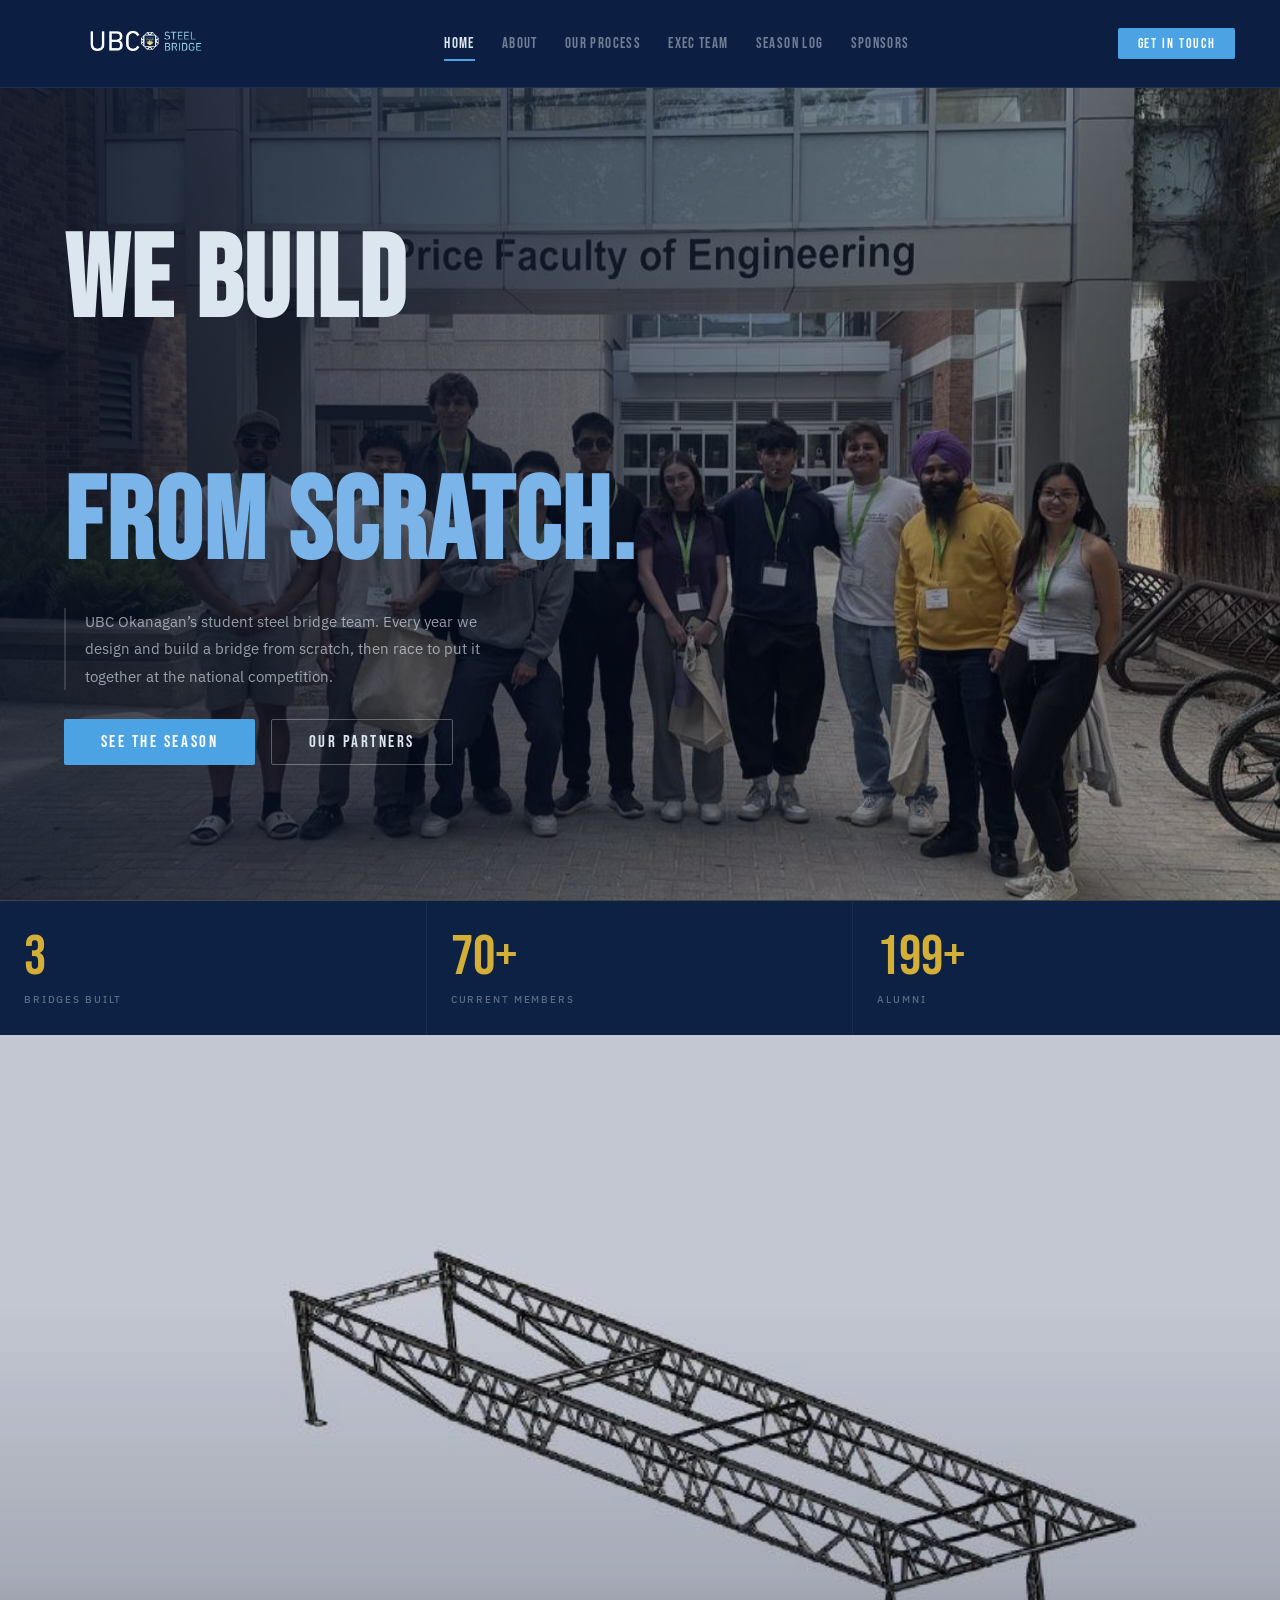
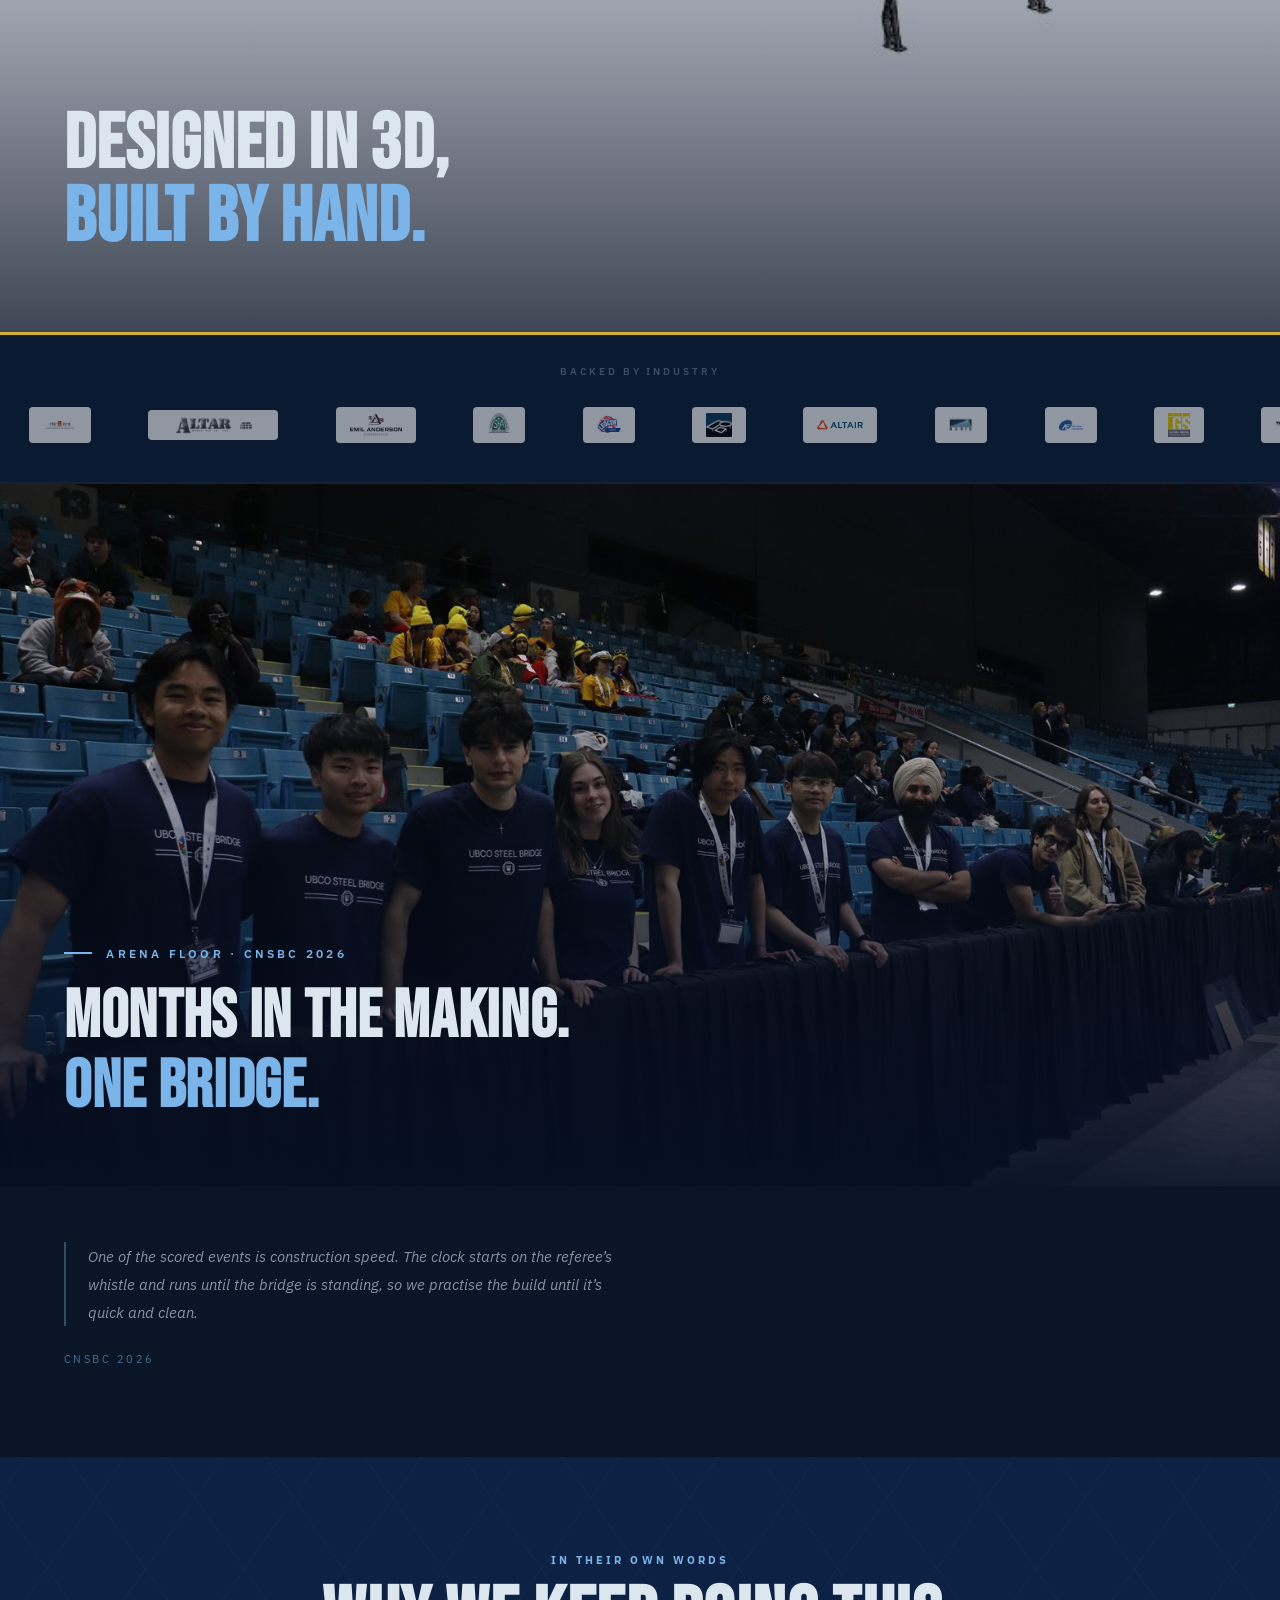
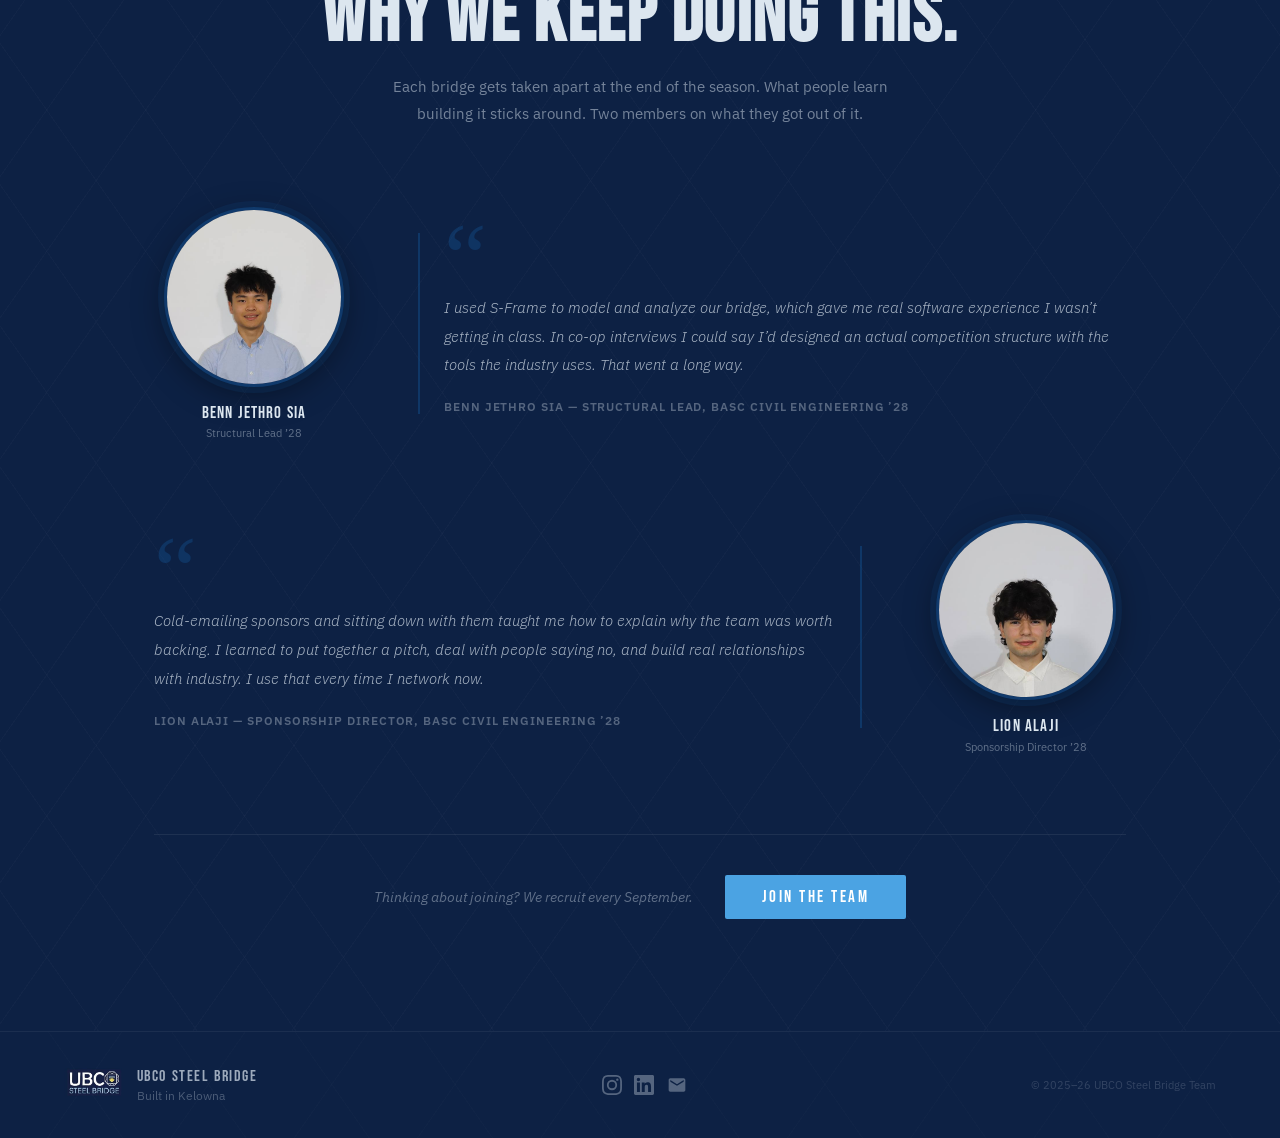
==== commit 399d2b13: "Rewrite site copy in a plainer, less forced voice Per feedback that the writing felt AI-ish/forced, " ====
--- a/index.html
+++ b/index.html
@@ -4,13 +4,13 @@
 <meta charset="UTF-8"/>
 <meta name="viewport" content="width=device-width,initial-scale=1.0"/>
 <title>UBCO Steel Bridge | 2025–26 Engineering Design Team</title>
-<meta name="description" content="UBCO Steel Bridge is a student-led engineering design team at UBC Okanagan that designs, fabricates, and constructs precision steel structures for the Canadian National Steel Bridge Competition."/>
+<meta name="description" content="UBCO Steel Bridge is a student engineering team at UBC Okanagan. We design and build a steel bridge from scratch and compete with it at the Canadian National Steel Bridge Competition."/>
 <meta name="theme-color" content="#0a1628"/>
 <link rel="icon" type="image/png" href="assets/img/favicon.png"/>
 <link rel="apple-touch-icon" href="assets/img/favicon.png"/>
 <meta property="og:type" content="website"/>
 <meta property="og:title" content="UBCO Steel Bridge | 2025–26 Engineering Design Team"/>
-<meta property="og:description" content="A student-led engineering design team at UBC Okanagan — designing, fabricating, and competing at the national level."/>
+<meta property="og:description" content="A student engineering team at UBC Okanagan that designs, builds, and competes a steel bridge at nationals."/>
 <meta property="og:image" content="assets/comp-photos/web/team-arena.jpg"/>
 <meta name="twitter:card" content="summary_large_image"/>
 <link rel="preconnect" href="https://fonts.googleapis.com"/>
@@ -48,10 +48,10 @@
     <div class="hs-slide  hs-active" style="background-image:url('assets/img/hero-1.jpg')"><div class="hs-overlay"></div></div><div class="hs-slide" style="background-image:url('assets/img/hero-2.jpg')"><div class="hs-overlay"></div></div><div class="hs-slide" style="background-image:url('assets/img/hero-3.jpg')"><div class="hs-overlay"></div></div><div class="hs-slide" style="background-image:url('assets/img/hero-4.jpg')"><div class="hs-overlay"></div></div><div class="hs-slide" style="background-image:url('assets/img/hero-5.jpg')"><div class="hs-overlay"></div></div>
     <div class="hs-slide" style="background-image:url('assets/comp-photos/web/team-arena.jpg')"><div class="hs-overlay"></div></div><div class="hs-slide" style="background-image:url('assets/comp-photos/web/team-9828.jpg')"><div class="hs-overlay"></div></div><div class="hs-slide" style="background-image:url('assets/comp-photos/web/team-9831.jpg')"><div class="hs-overlay"></div></div><div class="hs-slide" style="background-image:url('assets/comp-photos/web/team-floor.jpg')"><div class="hs-overlay"></div></div><div class="hs-slide" style="background-image:url('assets/comp-photos/web/team-2025-winnipeg.jpg')"><div class="hs-overlay"></div></div>
     <div class="hero-text">
-      <h1 class="hs-h1"><span class="sl sl-top">Greatness,</span><span class="sl sl-mid">Built Member</span><span class="sl sl-bot"><span class="ac">by Member.</span></span></h1>
-      <p class="hs-desc">UBCO&rsquo;s competitive steel bridge team &mdash; designing, fabricating, and assembling precision steel structures at the national level.</p>
+      <h1 class="hs-h1"><span class="sl sl-top">We Build</span><span class="sl sl-mid">Steel Bridges</span><span class="sl sl-bot"><span class="ac">From Scratch.</span></span></h1>
+      <p class="hs-desc">UBC Okanagan&rsquo;s student steel bridge team. Every year we design and build a bridge from scratch, then race to put it together at the national competition.</p>
       <div class="hs-btns">
-        <button class="btn-go" data-go="events">2025 Competition</button>
+        <button class="btn-go" data-go="events">See the Season</button>
         <button class="btn-go btn-ghost" data-go="sponsors">Our Partners</button>
       </div>
     </div>
@@ -68,7 +68,7 @@
       <canvas class="vid-scroll-canvas" id="vidCanvas"></canvas>
       <div class="vid-scroll-overlay">
         <div class="vid-scroll-text">
-          <h2 class="vid-scroll-title">Steel Meets<br><span class="ac">Precision.</span></h2>
+          <h2 class="vid-scroll-title">Designed in 3D,<br><span class="ac">Built by Hand.</span></h2>
         </div>
       </div>
       <div class="vid-scroll-progress"><div class="vid-scroll-bar" id="vidBar"></div></div>
@@ -116,8 +116,8 @@
       </div>
     </div>
     <div class="ed-caption">
-      <p>Construction Speed is judged in the seconds between a referee&rsquo;s whistle and the last bolt seated. Elegance earns no points &mdash; only being right the first time.</p>
-      <span class="byline">Notes from the floor &middot; CNSBC 2026</span>
+      <p>One of the scored events is construction speed. The clock starts on the referee&rsquo;s whistle and runs until the bridge is standing, so we practise the build until it&rsquo;s quick and clean.</p>
+      <span class="byline">CNSBC 2026</span>
     </div>
   </section>
   <section class="sp-section">
@@ -125,7 +125,7 @@
     <div class="sp-header">
       <div class="sp-eyebrow">In Their Own Words</div>
       <h2 class="sp-title">Why we keep doing this.</h2>
-      <p class="sp-lead">Bridges come apart at the end of every season. The team doesn&rsquo;t. Here&rsquo;s what members say they take with them.</p>
+      <p class="sp-lead">Each bridge gets taken apart at the end of the season. What people learn building it sticks around. Two members on what they got out of it.</p>
     </div>
 
     <!-- ROW 1: Jethro — photo left, quote right -->
@@ -141,7 +141,7 @@
       </div>
       <div class="sp-quote-wrap">
         <div class="sp-qdeco">&ldquo;</div>
-        <blockquote class="sp-quote">Working in S-Frame to model and analyze our bridge gave me hands-on software experience that I simply couldn&rsquo;t get from coursework alone. Being able to walk into a co-op interview and say I&rsquo;d designed a real competition structure &mdash; and used industry-standard tools to do it &mdash; made all the difference. Steel Bridge didn&rsquo;t just teach me structural analysis, it made me job-ready.</blockquote>
+        <blockquote class="sp-quote">I used S-Frame to model and analyze our bridge, which gave me real software experience I wasn&rsquo;t getting in class. In co-op interviews I could say I&rsquo;d designed an actual competition structure with the tools the industry uses. That went a long way.</blockquote>
         <div class="sp-qattr">Benn Jethro Sia &mdash; Structural Lead, BASc Civil Engineering &rsquo;28</div>
       </div>
     </div>
@@ -150,7 +150,7 @@
     <div class="sp-row sp-row-rtl sp-anim">
       <div class="sp-quote-wrap">
         <div class="sp-qdeco">&ldquo;</div>
-        <blockquote class="sp-quote">Cold-emailing and meeting with sponsors taught me how to communicate value to professionals I&rsquo;d never met before. Learning how to craft a pitch, handle rejection, and build genuine relationships with industry partners gave me a level of professional confidence that no classroom could replicate. Those conversations shaped the way I approach networking today.</blockquote>
+        <blockquote class="sp-quote">Cold-emailing sponsors and sitting down with them taught me how to explain why the team was worth backing. I learned to put together a pitch, deal with people saying no, and build real relationships with industry. I use that every time I network now.</blockquote>
         <div class="sp-qattr">Lion Alaji &mdash; Sponsorship Director, BASc Civil Engineering &rsquo;28</div>
       </div>
       <div class="sp-bubble-wrap">
@@ -165,7 +165,7 @@
     </div>
 
     <div class="sp-cta">
-      <span class="sp-cta-text">Ready to build your career while building bridges?</span>
+      <span class="sp-cta-text">Thinking about joining? We recruit every September.</span>
       <button class="btn-go sp-join-btn">Join the Team</button>
     </div>
   </div>
@@ -194,16 +194,16 @@
 </section>
 <section id="p-about" class="panel">
   <div class="pane-wrap">
-    <div class="pane-head"><div class="sec-label">The Team</div><h2 class="pane-title">More Than a Team.</h2><p class="pane-lead">A student-run engineering design team at UBC Okanagan, going head-to-head with universities from across Canada.</p></div>
+    <div class="pane-head"><div class="sec-label">The Team</div><h2 class="pane-title">Who We Are.</h2><p class="pane-lead">A student engineering team at UBC Okanagan. We go up against schools from across Canada.</p></div>
     <figure class="ab2-feature">
       <img src="assets/comp-photos/web/team-2025-pose.jpg" alt="The UBCO Steel Bridge team with their first bridge" loading="lazy"/>
       <figcaption><b>Winnipeg, MB &middot; Our debut</b>The first squad, behind the first bridge.</figcaption>
     </figure>
     <div class="ab2-intro">
       <div class="ab2-lead">
-        <p class="big">Every year we design a steel bridge from scratch, fabricate it by hand, and race the clock to assemble it at the national championship.</p>
-        <p>Founded at UBC Okanagan in 2024, the team pulls students from civil, mechanical, electrical, and beyond. There are no spectators here &mdash; every member works the design, the steel, or the timed build that decides it all.</p>
-        <p>We run out of UBCO&rsquo;s engineering facilities in Kelowna, BC, on a build cycle that starts in September and ends on the competition floor each spring.</p>
+        <p class="big">Every year we design a steel bridge from scratch, build it by hand, and put it together against the clock at nationals.</p>
+        <p>We started at UBC Okanagan in 2024, with members from civil, mechanical, electrical, and other programs. Everyone works on something real, whether that&rsquo;s the design, the fabrication, or the timed build at competition.</p>
+        <p>We work out of UBCO&rsquo;s engineering facilities in Kelowna, BC. The build cycle runs from September to the competition each spring.</p>
       </div>
       <div class="ab2-stats">
         <div><span class="ab2-n">2024</span><span class="ab2-l">Founded</span></div>
@@ -214,13 +214,13 @@
     </div>
     <div class="ab2-do-head">What We Do</div>
     <div class="ab2-do">
-      <article class="ab2-do-item"><div class="ab2-do-img cad-media"><img src="assets/comp-photos/web/design-cad.jpg" alt="3D structural model of the bridge" loading="lazy"/></div><div class="ab2-do-b"><div class="ab2-do-num">01</div><h4>Structural Design</h4><p>Geometry, member sizing, and connections &mdash; optimized in analysis software and checked by hand.</p></div></article>
-      <article class="ab2-do-item"><div class="ab2-do-img"><img src="assets/comp-photos/web/kit-team.jpg" alt="The fabricated bridge members laid out" loading="lazy"/></div><div class="ab2-do-b"><div class="ab2-do-num">02</div><h4>Steel Fabrication</h4><p>Cutting, drilling, and welding structural steel to tolerances measured in fractions of a millimetre.</p></div></article>
-      <article class="ab2-do-item"><div class="ab2-do-img"><img src="assets/comp-photos/web/arena-wide.jpg" alt="The team on the competition floor" loading="lazy"/></div><div class="ab2-do-b"><div class="ab2-do-num">03</div><h4>Race-Day Assembly</h4><p>Dozens of timed runs until the build is muscle memory and every second is accounted for.</p></div></article>
+      <article class="ab2-do-item"><div class="ab2-do-img cad-media"><img src="assets/comp-photos/web/design-cad.jpg" alt="3D structural model of the bridge" loading="lazy"/></div><div class="ab2-do-b"><div class="ab2-do-num">01</div><h4>Structural Design</h4><p>We work out the geometry, size the members, and design the connections in analysis software, then check the numbers by hand.</p></div></article>
+      <article class="ab2-do-item"><div class="ab2-do-img"><img src="assets/comp-photos/web/kit-team.jpg" alt="The fabricated bridge members laid out" loading="lazy"/></div><div class="ab2-do-b"><div class="ab2-do-num">02</div><h4>Steel Fabrication</h4><p>We cut, drill, and weld the steel ourselves, to tolerances of a fraction of a millimetre.</p></div></article>
+      <article class="ab2-do-item"><div class="ab2-do-img"><img src="assets/comp-photos/web/arena-wide.jpg" alt="The team on the competition floor" loading="lazy"/></div><div class="ab2-do-b"><div class="ab2-do-num">03</div><h4>Race-Day Assembly</h4><p>We run the assembly dozens of times until the build is fast and everyone knows their job.</p></div></article>
     </div>
     <div class="ev-heading">Around the Team</div>
     <div class="comp-strip">
-      <div class="comp-strip-item"><img src="assets/comp-photos/web/build-kneel.jpg" alt="The team assembling the bridge" loading="lazy"/><div class="comp-strip-cap"><span class="meta">Mid-build</span>Every bolt seated by hand.</div></div>
+      <div class="comp-strip-item"><img src="assets/comp-photos/web/build-kneel.jpg" alt="The team assembling the bridge" loading="lazy"/><div class="comp-strip-cap"><span class="meta">Mid-build</span>Putting the bridge together by hand.</div></div>
       <div class="comp-strip-item"><img src="assets/comp-photos/web/team-floor.jpg" alt="The team working on the competition floor" loading="lazy"/><div class="comp-strip-cap"><span class="meta">On the floor</span>Setting up before the run.</div></div>
       <div class="comp-strip-item"><img src="assets/comp-photos/web/bridge-outdoor.jpg" alt="The bridge assembled outdoors" loading="lazy"/><div class="comp-strip-cap"><span class="meta">Test fit</span>The full span, end to end.</div></div>
     </div>
@@ -228,47 +228,47 @@
 </section>
 <section id="p-process" class="panel">
   <div class="pane-wrap">
-    <div class="pane-head"><div class="sec-label">Design Cycle</div><h2 class="pane-title">From Blueprint to Bridge.</h2><p class="pane-lead">From the first sketch to the final whistle &mdash; how a bridge comes together every season.</p></div>
+    <div class="pane-head"><div class="sec-label">Design Cycle</div><h2 class="pane-title">How a Bridge Comes Together.</h2><p class="pane-lead">Each season runs through the same four stages, from the first sketch to competition day.</p></div>
     <div class="pr2">
       <article class="pr2-step">
         <div class="pr2-media cad-media"><img src="assets/comp-photos/web/design-cad.jpg" alt="3D structural model of the bridge truss" loading="lazy"/></div>
-        <div class="pr2-body"><span class="pr2-num">01</span><div class="pr2-kicker">Design</div><h3>Structural Design</h3><p>Every season starts with the rulebook. We turn constraints into geometry &mdash; modelling the structure, sizing members, and detailing connections in analysis software and by hand.</p></div>
+        <div class="pr2-body"><span class="pr2-num">01</span><div class="pr2-kicker">Design</div><h3>Structural Design</h3><p>Every season starts with the rulebook. We turn its constraints into a design, modelling the structure and sizing members in analysis software and by hand.</p></div>
       </article>
       <article class="pr2-step">
         <div class="pr2-media"><img src="assets/comp-photos/web/parts-layout.jpg" alt="Fabricated bridge members laid out before assembly" loading="lazy"/></div>
-        <div class="pr2-body"><span class="pr2-num">02</span><div class="pr2-kicker">Build</div><h3>Steel Fabrication</h3><p>Members cut, drill, and weld structural steel to spec. Fractions of a millimetre decide whether the pieces fit when the pressure is on.</p></div>
+        <div class="pr2-body"><span class="pr2-num">02</span><div class="pr2-kicker">Build</div><h3>Steel Fabrication</h3><p>We cut, drill, and weld the steel to spec. A fraction of a millimetre off and the pieces won&rsquo;t line up on competition day.</p></div>
       </article>
       <article class="pr2-step">
         <div class="pr2-media practice-media"><img src="assets/comp-photos/web/practice.jpg" alt="Team members practising the bridge build outside the engineering building" loading="lazy"/></div>
-        <div class="pr2-body"><span class="pr2-num">03</span><div class="pr2-kicker">Practice</div><h3>Assembly Practice</h3><p>We run the full build over and over &mdash; refining the order, assigning roles, and shaving seconds off every attempt.</p></div>
+        <div class="pr2-body"><span class="pr2-num">03</span><div class="pr2-kicker">Practice</div><h3>Assembly Practice</h3><p>We run the full build over and over, sorting out the order, assigning roles, and getting faster each time.</p></div>
       </article>
       <article class="pr2-step">
         <div class="pr2-media"><img src="assets/comp-photos/web/build-threading.jpg" alt="The team building on the competition floor" loading="lazy"/></div>
-        <div class="pr2-body"><span class="pr2-num">04</span><div class="pr2-kicker">Compete</div><h3>Competition Day</h3><p>At the CNSBC the bridge is scored on stiffness, deflection, weight, speed, and looks &mdash; with the clock running from the first whistle.</p></div>
+        <div class="pr2-body"><span class="pr2-num">04</span><div class="pr2-kicker">Compete</div><h3>Competition Day</h3><p>At the CNSBC, judges score the bridge on stiffness, deflection, weight, build speed, and appearance, with the clock running from the first whistle.</p></div>
       </article>
     </div>
   </div>
 </section>
 <section id="p-team" class="panel">
   <div class="pane-wrap">
-    <div class="pane-head"><div class="sec-label">Leadership</div><h2 class="pane-title">The Exec Team.</h2><p class="pane-lead">Meet the students leading UBCO Steel Bridge &mdash; current and past seasons.</p></div>
+    <div class="pane-head"><div class="sec-label">Leadership</div><h2 class="pane-title">The Exec Team.</h2><p class="pane-lead">The students who run the team, this season and last.</p></div>
     <div class="tm-tabs" role="tablist" aria-label="Season selector">
       <button class="tm-tab active" data-season="2026" role="tab" aria-selected="true" aria-controls="tm-2026">2026&ndash;27 Season</button>
       <button class="tm-tab" data-season="2025" role="tab" aria-selected="false" aria-controls="tm-2025">2025&ndash;26 Season</button>
     </div>
     <div id="tm-2026" class="tm-season active" role="tabpanel" aria-labelledby="tab-2026">
     <div class="team-sec exec-sec"><div class="team-sec-head">Executive</div>
-      <div class="exec-tier exec-top"><div class="t-card"><div class="t-photo"><img src="assets/team/lion-alaji-2.jpg" alt="Lion Alaji"/></div><div class="t-info"><div class="t-name">Lion Alaji</div><div class="t-role">VP External</div><div class="t-prog">BASc Civil Engineering '28</div><a href="https://www.linkedin.com/in/lion-alaji-79317533b/" target="_blank" rel="noopener" class="t-linkedin"><svg width="13" height="13" viewBox="0 0 24 24" fill="currentColor"><path d="M20.447 20.452h-3.554v-5.569c0-1.328-.027-3.037-1.852-3.037-1.853 0-2.136 1.445-2.136 2.939v5.667H9.351V9h3.414v1.561h.046c.477-.9 1.637-1.85 3.37-1.85 3.601 0 4.267 2.37 4.267 5.455v6.286zM5.337 7.433a2.062 2.062 0 01-2.063-2.065 2.064 2.064 0 112.063 2.065zm1.782 13.019H3.555V9h3.564v11.452zM22.225 0H1.771C.792 0 0 .774 0 1.729v20.542C0 23.227.792 24 1.771 24h20.451C23.2 24 24 23.227 24 22.271V1.729C24 .774 23.2 0 22.222 0h.003z"/></svg> LinkedIn</a></div></div><div class="t-card"><div class="t-photo"><img src="assets/team/shaleena-egdell.jpg" alt="Shaleena Egdell"/></div><div class="t-info"><div class="t-name">Shaleena Egdell</div><div class="t-role">President</div><div class="t-prog">BASc Civil Engineering '27</div><a href="https://www.linkedin.com/in/shaleena-egdell/" target="_blank" rel="noopener" class="t-linkedin"><svg width="13" height="13" viewBox="0 0 24 24" fill="currentColor"><path d="M20.447 20.452h-3.554v-5.569c0-1.328-.027-3.037-1.852-3.037-1.853 0-2.136 1.445-2.136 2.939v5.667H9.351V9h3.414v1.561h.046c.477-.9 1.637-1.85 3.37-1.85 3.601 0 4.267 2.37 4.267 5.455v6.286zM5.337 7.433a2.062 2.062 0 01-2.063-2.065 2.064 2.064 0 112.063 2.065zm1.782 13.019H3.555V9h3.564v11.452zM22.225 0H1.771C.792 0 0 .774 0 1.729v20.542C0 23.227.792 24 1.771 24h20.451C23.2 24 24 23.227 24 22.271V1.729C24 .774 23.2 0 22.222 0h.003z"/></svg> LinkedIn</a></div></div><div class="t-card"><div class="t-photo"><img src="assets/team/lucy-winkler.jpg" alt="Lucy Winkler"/></div><div class="t-info"><div class="t-name">Lucy Winkler</div><div class="t-role">VP Internal</div><div class="t-prog">BASc Civil Engineering '28</div><a href="https://www.linkedin.com/in/lucy-winkler-455587383/" target="_blank" rel="noopener" class="t-linkedin"><svg width="13" height="13" viewBox="0 0 24 24" fill="currentColor"><path d="M20.447 20.452h-3.554v-5.569c0-1.328-.027-3.037-1.852-3.037-1.853 0-2.136 1.445-2.136 2.939v5.667H9.351V9h3.414v1.561h.046c.477-.9 1.637-1.85 3.37-1.85 3.601 0 4.267 2.37 4.267 5.455v6.286zM5.337 7.433a2.062 2.062 0 01-2.063-2.065 2.064 2.064 0 112.063 2.065zm1.782 13.019H3.555V9h3.564v11.452zM22.225 0H1.771C.792 0 0 .774 0 1.729v20.542C0 23.227.792 24 1.771 24h20.451C23.2 24 24 23.227 24 22.271V1.729C24 .774 23.2 0 22.222 0h.003z"/></svg> LinkedIn</a></div></div></div>
-    </div>
-    <div class="team-sec"><div class="team-sec-head">Structural</div><div class="team-row team-row-2">
+      <div class="lead-row exec-lead"><div class="t-card"><div class="t-photo"><img src="assets/team/lion-alaji-2.jpg" alt="Lion Alaji"/></div><div class="t-info"><div class="t-name">Lion Alaji</div><div class="t-role">VP External</div><div class="t-prog">BASc Civil Engineering '28</div><a href="https://www.linkedin.com/in/lion-alaji-79317533b/" target="_blank" rel="noopener" class="t-linkedin"><svg width="13" height="13" viewBox="0 0 24 24" fill="currentColor"><path d="M20.447 20.452h-3.554v-5.569c0-1.328-.027-3.037-1.852-3.037-1.853 0-2.136 1.445-2.136 2.939v5.667H9.351V9h3.414v1.561h.046c.477-.9 1.637-1.85 3.37-1.85 3.601 0 4.267 2.37 4.267 5.455v6.286zM5.337 7.433a2.062 2.062 0 01-2.063-2.065 2.064 2.064 0 112.063 2.065zm1.782 13.019H3.555V9h3.564v11.452zM22.225 0H1.771C.792 0 0 .774 0 1.729v20.542C0 23.227.792 24 1.771 24h20.451C23.2 24 24 23.227 24 22.271V1.729C24 .774 23.2 0 22.222 0h.003z"/></svg> LinkedIn</a></div></div><div class="t-card"><div class="t-photo"><img src="assets/team/shaleena-egdell.jpg" alt="Shaleena Egdell"/></div><div class="t-info"><div class="t-name">Shaleena Egdell</div><div class="t-role">President</div><div class="t-prog">BASc Civil Engineering '27</div><a href="https://www.linkedin.com/in/shaleena-egdell/" target="_blank" rel="noopener" class="t-linkedin"><svg width="13" height="13" viewBox="0 0 24 24" fill="currentColor"><path d="M20.447 20.452h-3.554v-5.569c0-1.328-.027-3.037-1.852-3.037-1.853 0-2.136 1.445-2.136 2.939v5.667H9.351V9h3.414v1.561h.046c.477-.9 1.637-1.85 3.37-1.85 3.601 0 4.267 2.37 4.267 5.455v6.286zM5.337 7.433a2.062 2.062 0 01-2.063-2.065 2.064 2.064 0 112.063 2.065zm1.782 13.019H3.555V9h3.564v11.452zM22.225 0H1.771C.792 0 0 .774 0 1.729v20.542C0 23.227.792 24 1.771 24h20.451C23.2 24 24 23.227 24 22.271V1.729C24 .774 23.2 0 22.222 0h.003z"/></svg> LinkedIn</a></div></div><div class="t-card"><div class="t-photo"><img src="assets/team/lucy-winkler.jpg" alt="Lucy Winkler"/></div><div class="t-info"><div class="t-name">Lucy Winkler</div><div class="t-role">VP Internal</div><div class="t-prog">BASc Civil Engineering '28</div><a href="https://www.linkedin.com/in/lucy-winkler-455587383/" target="_blank" rel="noopener" class="t-linkedin"><svg width="13" height="13" viewBox="0 0 24 24" fill="currentColor"><path d="M20.447 20.452h-3.554v-5.569c0-1.328-.027-3.037-1.852-3.037-1.853 0-2.136 1.445-2.136 2.939v5.667H9.351V9h3.414v1.561h.046c.477-.9 1.637-1.85 3.37-1.85 3.601 0 4.267 2.37 4.267 5.455v6.286zM5.337 7.433a2.062 2.062 0 01-2.063-2.065 2.064 2.064 0 112.063 2.065zm1.782 13.019H3.555V9h3.564v11.452zM22.225 0H1.771C.792 0 0 .774 0 1.729v20.542C0 23.227.792 24 1.771 24h20.451C23.2 24 24 23.227 24 22.271V1.729C24 .774 23.2 0 22.222 0h.003z"/></svg> LinkedIn</a></div></div></div>
+    </div>
+    <div class="team-sec"><div class="team-sec-head">Structural</div><div class="team-row">
       <div class="t-card"><div class="t-photo"><img src="assets/team/benn-jethro-sia-2.jpg" alt="Benn Jethro Sia"/></div><div class="t-info"><div class="t-name">Benn Jethro Sia</div><div class="t-role">Structural Lead</div><div class="t-prog">BASc Civil Engineering '28</div><a href="https://www.linkedin.com/in/benn-jethro-sia/" target="_blank" rel="noopener" class="t-linkedin"><svg width="13" height="13" viewBox="0 0 24 24" fill="currentColor"><path d="M20.447 20.452h-3.554v-5.569c0-1.328-.027-3.037-1.852-3.037-1.853 0-2.136 1.445-2.136 2.939v5.667H9.351V9h3.414v1.561h.046c.477-.9 1.637-1.85 3.37-1.85 3.601 0 4.267 2.37 4.267 5.455v6.286zM5.337 7.433a2.062 2.062 0 01-2.063-2.065 2.064 2.064 0 112.063 2.065zm1.782 13.019H3.555V9h3.564v11.452zM22.225 0H1.771C.792 0 0 .774 0 1.729v20.542C0 23.227.792 24 1.771 24h20.451C23.2 24 24 23.227 24 22.271V1.729C24 .774 23.2 0 22.222 0h.003z"/></svg> LinkedIn</a></div></div>
       <div class="t-card"><div class="t-photo"><img src="assets/team/marcus-ma.jpg" alt="Marcus Ma"/></div><div class="t-info"><div class="t-name">Marcus Ma</div><div class="t-role">Structural Lead</div><div class="t-prog">BASc Civil Engineering '28</div><a href="https://www.linkedin.com/in/marcus876/" target="_blank" rel="noopener" class="t-linkedin"><svg width="13" height="13" viewBox="0 0 24 24" fill="currentColor"><path d="M20.447 20.452h-3.554v-5.569c0-1.328-.027-3.037-1.852-3.037-1.853 0-2.136 1.445-2.136 2.939v5.667H9.351V9h3.414v1.561h.046c.477-.9 1.637-1.85 3.37-1.85 3.601 0 4.267 2.37 4.267 5.455v6.286zM5.337 7.433a2.062 2.062 0 01-2.063-2.065 2.064 2.064 0 112.063 2.065zm1.782 13.019H3.555V9h3.564v11.452zM22.225 0H1.771C.792 0 0 .774 0 1.729v20.542C0 23.227.792 24 1.771 24h20.451C23.2 24 24 23.227 24 22.271V1.729C24 .774 23.2 0 22.222 0h.003z"/></svg> LinkedIn</a></div></div>
     </div></div>
-    <div class="team-sec"><div class="team-sec-head">Fabrication</div><div class="team-row team-row-2">
+    <div class="team-sec"><div class="team-sec-head">Fabrication</div><div class="team-row">
       <article class="t-card"><div class="t-photo"><div class="t-photo-ph">TE</div></div><div class="t-info"><div class="t-name">Tatum Ellwood</div><div class="t-role">Fabrication Lead</div><div class="t-prog">BASc Civil Engineering '27</div><a href="https://www.linkedin.com/in/tatumellwood/" target="_blank" rel="noopener" class="t-linkedin"><svg width="13" height="13" viewBox="0 0 24 24" fill="currentColor"><path d="M20.447 20.452h-3.554v-5.569c0-1.328-.027-3.037-1.852-3.037-1.853 0-2.136 1.445-2.136 2.939v5.667H9.351V9h3.414v1.561h.046c.477-.9 1.637-1.85 3.37-1.85 3.601 0 4.267 2.37 4.267 5.455v6.286zM5.337 7.433a2.062 2.062 0 01-2.063-2.065 2.064 2.064 0 112.063 2.065zm1.782 13.019H3.555V9h3.564v11.452zM22.225 0H1.771C.792 0 0 .774 0 1.729v20.542C0 23.227.792 24 1.771 24h20.451C23.2 24 24 23.227 24 22.271V1.729C24 .774 23.2 0 22.222 0h.003z"/></svg> LinkedIn</a></div></article>
       <div class="t-card"><div class="t-photo"><img src="assets/team/jobanpreet-singh.jpg" alt="Jobanpreet Singh"/></div><div class="t-info"><div class="t-name">Jobanpreet Singh</div><div class="t-role">Fabrication Lead</div><div class="t-prog">BASc Civil Engineering '28</div><a href="https://www.linkedin.com/in/jobanpreet8/" target="_blank" rel="noopener" class="t-linkedin"><svg width="13" height="13" viewBox="0 0 24 24" fill="currentColor"><path d="M20.447 20.452h-3.554v-5.569c0-1.328-.027-3.037-1.852-3.037-1.853 0-2.136 1.445-2.136 2.939v5.667H9.351V9h3.414v1.561h.046c.477-.9 1.637-1.85 3.37-1.85 3.601 0 4.267 2.37 4.267 5.455v6.286zM5.337 7.433a2.062 2.062 0 01-2.063-2.065 2.064 2.064 0 112.063 2.065zm1.782 13.019H3.555V9h3.564v11.452zM22.225 0H1.771C.792 0 0 .774 0 1.729v20.542C0 23.227.792 24 1.771 24h20.451C23.2 24 24 23.227 24 22.271V1.729C24 .774 23.2 0 22.222 0h.003z"/></svg> LinkedIn</a></div></div>
     </div></div>
-    <div class="team-sec"><div class="team-sec-head">Operations</div><div class="team-row team-row-3">
+    <div class="team-sec"><div class="team-sec-head">Operations</div><div class="team-row">
       <div class="t-card"><div class="t-photo"><img src="assets/team/tavisha-verma.jpg" alt="Tavisha Verma"/></div><div class="t-info"><div class="t-name">Tavisha Verma</div><div class="t-role">Finance Lead</div><div class="t-prog">BASc Civil Engineering '28</div><a href="https://www.linkedin.com/in/tavisha-verma-9704742b0/" target="_blank" rel="noopener" class="t-linkedin"><svg width="13" height="13" viewBox="0 0 24 24" fill="currentColor"><path d="M20.447 20.452h-3.554v-5.569c0-1.328-.027-3.037-1.852-3.037-1.853 0-2.136 1.445-2.136 2.939v5.667H9.351V9h3.414v1.561h.046c.477-.9 1.637-1.85 3.37-1.85 3.601 0 4.267 2.37 4.267 5.455v6.286zM5.337 7.433a2.062 2.062 0 01-2.063-2.065 2.064 2.064 0 112.063 2.065zm1.782 13.019H3.555V9h3.564v11.452zM22.225 0H1.771C.792 0 0 .774 0 1.729v20.542C0 23.227.792 24 1.771 24h20.451C23.2 24 24 23.227 24 22.271V1.729C24 .774 23.2 0 22.222 0h.003z"/></svg> LinkedIn</a></div></div>
       <article class="t-card"><div class="t-photo"><div class="t-photo-ph">MR</div></div><div class="t-info"><div class="t-name">Mahmoud Rabie</div><div class="t-role">Sponsorships Lead</div><div class="t-prog">BASc Electrical Engineering '28</div><a href="https://www.linkedin.com/in/mahmoudrabie21/" target="_blank" rel="noopener" class="t-linkedin"><svg width="13" height="13" viewBox="0 0 24 24" fill="currentColor"><path d="M20.447 20.452h-3.554v-5.569c0-1.328-.027-3.037-1.852-3.037-1.853 0-2.136 1.445-2.136 2.939v5.667H9.351V9h3.414v1.561h.046c.477-.9 1.637-1.85 3.37-1.85 3.601 0 4.267 2.37 4.267 5.455v6.286zM5.337 7.433a2.062 2.062 0 01-2.063-2.065 2.064 2.064 0 112.063 2.065zm1.782 13.019H3.555V9h3.564v11.452zM22.225 0H1.771C.792 0 0 .774 0 1.729v20.542C0 23.227.792 24 1.771 24h20.451C23.2 24 24 23.227 24 22.271V1.729C24 .774 23.2 0 22.222 0h.003z"/></svg> LinkedIn</a></div></article>
       <article class="t-card"><div class="t-photo"><div class="t-photo-ph">HU</div></div><div class="t-info"><div class="t-name">Hayden Uniac</div><div class="t-role">Marketing Lead</div><div class="t-prog">BASc Civil Engineering '29</div><a href="https://www.linkedin.com/in/hayden-uniac-8474303a0/" target="_blank" rel="noopener" class="t-linkedin"><svg width="13" height="13" viewBox="0 0 24 24" fill="currentColor"><path d="M20.447 20.452h-3.554v-5.569c0-1.328-.027-3.037-1.852-3.037-1.853 0-2.136 1.445-2.136 2.939v5.667H9.351V9h3.414v1.561h.046c.477-.9 1.637-1.85 3.37-1.85 3.601 0 4.267 2.37 4.267 5.455v6.286zM5.337 7.433a2.062 2.062 0 01-2.063-2.065 2.064 2.064 0 112.063 2.065zm1.782 13.019H3.555V9h3.564v11.452zM22.225 0H1.771C.792 0 0 .774 0 1.729v20.542C0 23.227.792 24 1.771 24h20.451C23.2 24 24 23.227 24 22.271V1.729C24 .774 23.2 0 22.222 0h.003z"/></svg> LinkedIn</a></div></article>
@@ -306,78 +306,70 @@
 </section>
 <section id="p-events" class="panel">
   <div class="pane-wrap">
-    <div class="pane-head"><div class="sec-label">Field Notes</div><h2 class="pane-title">Season Log.</h2><p class="pane-lead">A look at what the team has been building, practising, and competing in.</p></div>
+    <div class="pane-head"><div class="sec-label">Field Notes</div><h2 class="pane-title">Season Log.</h2><p class="pane-lead">What the team has been up to, on and off the competition floor.</p></div>
     <div class="ev-tabs">
       <button class="ev-tab active" data-season="s2025">2024&ndash;25 Season</button>
       <button class="ev-tab" data-season="s2026">2025&ndash;26 Season</button>
     </div>
     <div id="ev-s2025" class="ev-season active">
-      <p class="ev-intro">Our inaugural season took a brand-new team to its first <strong>CNSBC</strong>, in <strong>Winnipeg, Manitoba</strong>, in May 2025.</p>
+      <p class="ev-intro">In our first season, a brand-new team made it to the <strong>CNSBC</strong> in <strong>Winnipeg, Manitoba</strong> in May 2025.</p>
       <div class="ev-heading">The Debut</div>
       <div class="ev-gallery-grid">
-        <button class="gal-cell gal-wide" data-cap="Princess Auto Stadium &middot; Winnipeg, MB &mdash; our first bridge and our first nationals, the whole crew behind the rail."><img src="assets/comp-photos/web/team-2025-winnipeg.jpg" alt="The UBCO Steel Bridge team with their first bridge at Princess Auto Stadium in Winnipeg" loading="lazy"/><span class="gal-zoom" aria-hidden="true"></span></button>
-        <button class="gal-cell" data-cap="The debut squad behind the team&rsquo;s first-ever competition bridge."><img src="assets/comp-photos/web/team-2025-pose.jpg" alt="The UBCO Steel Bridge team posing with their first bridge" loading="lazy"/><span class="gal-zoom" aria-hidden="true"></span></button>
+        <button class="gal-cell" data-cap="Princess Auto Stadium, Winnipeg. Our first bridge and first nationals."><img src="assets/comp-photos/web/team-2025-winnipeg.jpg" alt="The UBCO Steel Bridge team with their first bridge in Winnipeg" loading="lazy"/><span class="gal-zoom" aria-hidden="true"></span></button>
+        <button class="gal-cell" data-cap="The debut squad with the team&rsquo;s first bridge."><img src="assets/comp-photos/web/team-2025-pose.jpg" alt="The UBCO Steel Bridge team posing with their first bridge" loading="lazy"/><span class="gal-zoom" aria-hidden="true"></span></button>
       </div>
       <div class="ev-heading">Highlights</div>
       <div class="ev-hl-grid">
-        <div class="ev-hl-card"><div class="ev-hl-body"><div class="ev-hl-tag">Competition</div><div class="ev-hl-title">Debut at the CNSBC</div><div class="ev-hl-desc">Our first national competition, in Winnipeg, against universities from across Canada.</div></div></div>
-        <div class="ev-hl-card"><div class="ev-hl-body"><div class="ev-hl-tag">Timed Assembly</div><div class="ev-hl-title">On the Clock</div><div class="ev-hl-desc">Months of practice paid off in a clean, coordinated build on competition day.</div></div></div>
+        <div class="ev-hl-card"><div class="ev-hl-body"><div class="ev-hl-tag">Competition</div><div class="ev-hl-title">Debut at the CNSBC</div><div class="ev-hl-desc">Our first nationals, in Winnipeg, against schools from across Canada.</div></div></div>
+        <div class="ev-hl-card"><div class="ev-hl-body"><div class="ev-hl-tag">Timed Assembly</div><div class="ev-hl-title">On the Clock</div><div class="ev-hl-desc">Months of practice showed in a clean build on competition day.</div></div></div>
         <div class="ev-hl-card"><div class="ev-hl-body"><div class="ev-hl-tag">Team</div><div class="ev-hl-title">Representing UBCO</div><div class="ev-hl-desc">UBC Okanagan&rsquo;s first-ever appearance at the Canadian National Steel Bridge Competition.</div></div></div>
       </div>
     </div>
     <div id="ev-s2026" class="ev-season">
-      <p class="ev-intro">Season two brought a brand-new bridge and a sharper return to the <strong>Canadian National Steel Bridge Competition</strong> &mdash; plus a full year of building, workshops, and team events along the way.</p>
-      <div class="ev-heading">From the Floor</div>
+      <p class="ev-intro">Season two meant a new bridge and a return to the <strong>Canadian National Steel Bridge Competition</strong>, plus a full year of building, socials, and events in between.</p>
+      <div class="ev-heading">The Season in Photos</div>
       <div class="ev-gallery-grid">
-        <button class="gal-cell gal-wide" data-cap="Construction Speed &middot; CNSBC 2026 &mdash; down the line, every member moved by hand."><img src="assets/comp-photos/web/build-line.jpg" alt="The UBCO team passing bridge members down the line during the timed build" loading="lazy"/><span class="gal-zoom" aria-hidden="true"></span></button>
+        <button class="gal-cell" data-cap="The full crew on the floor at CNSBC 2026."><img src="assets/comp-photos/web/team-arena.jpg" alt="The UBCO Steel Bridge team at the competition arena" loading="lazy"/><span class="gal-zoom" aria-hidden="true"></span></button>
+        <button class="gal-cell" data-cap="Team bowling night in Kelowna."><img src="assets/comp-photos/web/event-bowling.jpg" alt="The UBCO Steel Bridge team at a bowling social" loading="lazy"/><span class="gal-zoom" aria-hidden="true"></span></button>
+        <button class="gal-cell" data-cap="Construction Speed, CNSBC 2026. Passing members down the line."><img src="assets/comp-photos/web/build-line.jpg" alt="The team passing bridge members down the line during the timed build" loading="lazy"/><span class="gal-zoom" aria-hidden="true"></span></button>
+        <button class="gal-cell" data-cap="Gingerbread House Competition &middot; December 2025."><img src="assets/comp-photos/web/gingerbread-1.jpg" alt="UBCO Steel Bridge gingerbread house competition" loading="lazy"/><span class="gal-zoom" aria-hidden="true"></span></button>
+        <button class="gal-cell" data-cap="After the run. U-B-C-O across the deck."><img src="assets/comp-photos/web/bridge-ubco-letters.jpg" alt="The finished UBCO bridge with U-B-C-O across the deck" loading="lazy"/><span class="gal-zoom" aria-hidden="true"></span></button>
+        <button class="gal-cell" data-cap="An industry engineer shared advice on the profession and getting into it."><img src="assets/comp-photos/web/event-talk.jpg" alt="An industry engineer giving a talk to the team" loading="lazy"/><span class="gal-zoom" aria-hidden="true"></span></button>
+        <button class="gal-cell" data-cap="Mid-build, connecting members under the clock."><img src="assets/comp-photos/web/build-threading.jpg" alt="The team building on the competition floor" loading="lazy"/><span class="gal-zoom" aria-hidden="true"></span></button>
+        <button class="gal-cell" data-cap="Gingerbread House Competition &middot; December 2025."><img src="assets/comp-photos/web/gingerbread-2.jpg" alt="UBCO Steel Bridge gingerbread house competition" loading="lazy"/><span class="gal-zoom" aria-hidden="true"></span></button>
         <button class="gal-cell" data-cap="Our corner of the competition arena before the whistle."><img src="assets/comp-photos/web/arena-wide.jpg" alt="The UBCO team on the competition arena floor" loading="lazy"/><span class="gal-zoom" aria-hidden="true"></span></button>
-        <button class="gal-cell" data-cap="After the run &mdash; four letters across the deck: U-B-C-O."><img src="assets/comp-photos/web/bridge-ubco-letters.jpg" alt="The finished UBCO bridge with U-B-C-O across the deck" loading="lazy"/><span class="gal-zoom" aria-hidden="true"></span></button>
-        <button class="gal-cell" data-cap="Mid-build &mdash; threading the connections under the clock."><img src="assets/comp-photos/web/build-threading.jpg" alt="The team building on the competition floor" loading="lazy"/><span class="gal-zoom" aria-hidden="true"></span></button>
-        <button class="gal-cell" data-cap="Every bolt seated by hand."><img src="assets/comp-photos/web/build-kneel.jpg" alt="The team assembling the bridge" loading="lazy"/><span class="gal-zoom" aria-hidden="true"></span></button>
-        <button class="gal-cell" data-cap="Pre-run huddle &mdash; final calls before the whistle."><img src="assets/comp-photos/web/build-huddle.jpg" alt="The team huddling before the build" loading="lazy"/><span class="gal-zoom" aria-hidden="true"></span></button>
-        <button class="gal-cell" data-cap="The full crew on the floor at CNSBC 2026."><img src="assets/comp-photos/web/team-arena.jpg" alt="The UBCO Steel Bridge team at the competition arena" loading="lazy"/><span class="gal-zoom" aria-hidden="true"></span></button>
-        <button class="gal-cell" data-cap="The kit &mdash; every member machined, marked, and ready."><img src="assets/comp-photos/web/parts-verticals.jpg" alt="The bridge members laid out before assembly" loading="lazy"/><span class="gal-zoom" aria-hidden="true"></span></button>
-        <button class="gal-cell" data-cap="Laid out and indexed before the clock starts."><img src="assets/comp-photos/web/parts-clamps.jpg" alt="Bridge components and clamps staged on the floor" loading="lazy"/><span class="gal-zoom" aria-hidden="true"></span></button>
-        <button class="gal-cell" data-cap="On our backs &mdash; the names that got us here."><img src="assets/comp-photos/web/sponsor-shirt.jpg" alt="The UBCO team shirts with sponsor logos on the back" loading="lazy"/><span class="gal-zoom" aria-hidden="true"></span></button>
-        <button class="gal-cell" data-cap="Test fit &mdash; the full span, end to end."><img src="assets/comp-photos/web/bridge-outdoor.jpg" alt="The bridge assembled outdoors" loading="lazy"/><span class="gal-zoom" aria-hidden="true"></span></button>
+        <button class="gal-cell" data-cap="Visiting our sponsor Ledcor."><img src="assets/comp-photos/web/event-ledcor.jpg" alt="The team visiting sponsor Ledcor" loading="lazy"/><span class="gal-zoom" aria-hidden="true"></span></button>
+        <button class="gal-cell" data-cap="Putting it together by hand."><img src="assets/comp-photos/web/build-kneel.jpg" alt="The team assembling the bridge" loading="lazy"/><span class="gal-zoom" aria-hidden="true"></span></button>
+        <button class="gal-cell" data-cap="Gingerbread House Competition &middot; December 2025."><img src="assets/comp-photos/web/gingerbread-3.jpg" alt="UBCO Steel Bridge gingerbread house competition" loading="lazy"/><span class="gal-zoom" aria-hidden="true"></span></button>
+        <button class="gal-cell" data-cap="A team huddle before the run."><img src="assets/comp-photos/web/build-huddle.jpg" alt="The team huddling before the build" loading="lazy"/><span class="gal-zoom" aria-hidden="true"></span></button>
+        <button class="gal-cell" data-cap="The kit, machined and ready to go."><img src="assets/comp-photos/web/parts-verticals.jpg" alt="The bridge members laid out before assembly" loading="lazy"/><span class="gal-zoom" aria-hidden="true"></span></button>
+        <button class="gal-cell" data-cap="Gingerbread House Competition &middot; December 2025."><img src="assets/comp-photos/web/gingerbread-4.jpg" alt="UBCO Steel Bridge gingerbread house competition" loading="lazy"/><span class="gal-zoom" aria-hidden="true"></span></button>
+        <button class="gal-cell" data-cap="Parts laid out before the build."><img src="assets/comp-photos/web/parts-clamps.jpg" alt="Bridge components and clamps staged on the floor" loading="lazy"/><span class="gal-zoom" aria-hidden="true"></span></button>
+        <button class="gal-cell" data-cap="Our sponsors, on the back of the team shirt."><img src="assets/comp-photos/web/sponsor-shirt.jpg" alt="The UBCO team shirts with sponsor logos on the back" loading="lazy"/><span class="gal-zoom" aria-hidden="true"></span></button>
+        <button class="gal-cell" data-cap="A test fit of the full span."><img src="assets/comp-photos/web/bridge-outdoor.jpg" alt="The bridge assembled outdoors" loading="lazy"/><span class="gal-zoom" aria-hidden="true"></span></button>
         <button class="gal-cell" data-cap="The structural model behind the build."><img src="assets/comp-photos/web/design-cad.jpg" alt="3D structural model of the bridge" loading="lazy"/><span class="gal-zoom" aria-hidden="true"></span></button>
       </div>
-      <div class="ev-heading">Off the Floor</div>
-      <p class="ev-intro" style="margin:-1.5rem 0 2rem;">It isn&rsquo;t all steel and stopwatches. Between build days the team gets together for socials and a little friendly engineering mischief.</p>
-      <div class="ev-hl-grid">
-        <div class="ev-hl-card"><div class="ev-hl-body"><div class="ev-hl-tag">Team Social &middot; Dec 2025</div><div class="ev-hl-title">Gingerbread House Competition</div><div class="ev-hl-desc">Squads designed, built, and load-tested gingerbread structures &mdash; steel-bridge engineering in edible form. Equal parts design challenge and excuse to eat the supports.</div></div></div>
-      </div>
-      <div class="ev-gallery-grid" id="gingerbread-gallery">
-        <button class="gal-cell gal-wide" data-cap="Gingerbread House Competition &middot; December 2025"><img src="assets/comp-photos/web/gingerbread-1.jpg" alt="UBCO Steel Bridge gingerbread house competition" loading="lazy" onerror="this.closest('.gal-cell').style.display='none'"/><span class="gal-zoom" aria-hidden="true"></span></button>
-        <button class="gal-cell" data-cap="Gingerbread House Competition &middot; December 2025"><img src="assets/comp-photos/web/gingerbread-2.jpg" alt="Gingerbread house competition" loading="lazy" onerror="this.closest('.gal-cell').style.display='none'"/><span class="gal-zoom" aria-hidden="true"></span></button>
-        <button class="gal-cell" data-cap="Gingerbread House Competition &middot; December 2025"><img src="assets/comp-photos/web/gingerbread-3.jpg" alt="Gingerbread house competition" loading="lazy" onerror="this.closest('.gal-cell').style.display='none'"/><span class="gal-zoom" aria-hidden="true"></span></button>
-        <button class="gal-cell" data-cap="Gingerbread House Competition &middot; December 2025"><img src="assets/comp-photos/web/gingerbread-4.jpg" alt="Gingerbread house competition" loading="lazy" onerror="this.closest('.gal-cell').style.display='none'"/><span class="gal-zoom" aria-hidden="true"></span></button>
-        <button class="gal-cell" data-cap="Gingerbread House Competition &middot; December 2025"><img src="assets/comp-photos/web/gingerbread-5.jpg" alt="Gingerbread house competition" loading="lazy" onerror="this.closest('.gal-cell').style.display='none'"/><span class="gal-zoom" aria-hidden="true"></span></button>
-        <button class="gal-cell" data-cap="Gingerbread House Competition &middot; December 2025"><img src="assets/comp-photos/web/gingerbread-6.jpg" alt="Gingerbread house competition" loading="lazy" onerror="this.closest('.gal-cell').style.display='none'"/><span class="gal-zoom" aria-hidden="true"></span></button>
-        <button class="gal-cell" data-cap="Gingerbread House Competition &middot; December 2025"><img src="assets/comp-photos/web/gingerbread-7.jpg" alt="Gingerbread house competition" loading="lazy" onerror="this.closest('.gal-cell').style.display='none'"/><span class="gal-zoom" aria-hidden="true"></span></button>
-      </div>
-      <!-- Gingerbread photos: drop gingerbread-1.jpg ... gingerbread-7.jpg into assets/comp-photos/web/ . Missing files auto-hide via onerror. -->
     </div>
   </div>
 </section>
 <section id="p-sponsors" class="panel">
   <div class="pane-wrap">
-    <div class="pane-head"><div class="sec-label">Industry Partners</div><h2 class="pane-title">Backed by Industry.</h2><p class="pane-lead">The organizations that make it possible for UBCO Steel Bridge to design, fabricate, and compete.</p></div>
-    <div class="spon-tier">Platinum Sponsors</div><div class="spon-grid spon-grid-platinum"><a href="http://www.altarmetal.ca/" target="_blank" rel="noopener" class="spon-card s-platinum"><div class="spon-img-wrap"><img src="assets/img/altar-logo.png" alt="Altar Metal Fab"/></div><div class="spon-card-body"><div class="spon-badge">PLATINUM SPONSOR</div><div class="spon-card-name">Altar Metal Fab</div><div class="spon-card-full">Altar Metal Fab Co. Ltd.</div><p class="spon-card-desc">A trusted Kelowna-based steel fabrication shop known for precision craftsmanship and a commitment to quality. Altar Metal has been an invaluable local partner, providing our team with direct fabrication support and hands-on industry mentorship throughout our build season.</p></div></a><a href="https://reliabletube.com/" target="_blank" rel="noopener" class="spon-card s-platinum"><div class="spon-img-wrap"><img src="assets/img/reliable-logo.png" alt="Reliable Tube"/></div><div class="spon-card-body"><div class="spon-badge">PLATINUM SPONSOR</div><div class="spon-card-name">Reliable Tube</div><div class="spon-card-full">Reliable Tube Inc.</div><p class="spon-card-desc">A proudly Canadian structural steel supplier with over 35 years of expertise serving Western Canada. Reliable Tube provides the hollow structural sections and steel products that form the backbone of our bridge designs &mdash; their product knowledge and reliability are critical to our success on competition day.</p></div></a></div>
-    <div class="spon-tier">Gold Sponsors</div><div class="spon-grid spon-grid-gold"><a href="https://www.cisc-icca.ca/" target="_blank" rel="noopener" class="spon-card s-gold"><div class="spon-img-wrap" style="height:160px; padding:20px;"><img src="assets/img/cisc-logo.png" alt="CISC" style="max-height:100px; max-width:75%; object-fit:contain;"/></div><div class="spon-card-body"><div class="spon-badge">GOLD SPONSOR</div><div class="spon-card-name">CISC-ICCA</div><div class="spon-card-full">Canadian Institute of Steel Construction</div><p class="spon-card-desc">Canada&rsquo;s national voice for the structural steel industry since 1930. CISC-ICCA advances the use of steel in construction through technical resources, education, and advocacy &mdash; supporting engineers, fabricators, and contractors from coast to coast.</p></div></a><a href="https://eac.bc.ca/" target="_blank" rel="noopener" class="spon-card s-gold"><div class="spon-img-wrap" style="height:160px; padding:20px;"><img src="assets/img/emil-logo.png" alt="EMIL" style="max-height:100px; max-width:75%; object-fit:contain;"/></div><div class="spon-card-body"><div class="spon-badge">GOLD SPONSOR</div><div class="spon-card-name">Emil Anderson</div><div class="spon-card-full">Emil Anderson Construction Inc.</div><p class="spon-card-desc">One of British Columbia&rsquo;s most established infrastructure contractors, Emil Anderson has been building roads, bridges, and civil works across the province since 1938. Their multi-disciplined expertise and deep roots in BC construction make them an ideal partner for a team focused on real-world structural engineering.</p></div></a><a href="https://www.seabc.ca/" target="_blank" rel="noopener" class="spon-card s-gold"><div class="spon-img-wrap" style="height:160px; padding:20px;"><img src="assets/img/seabc-logo.jpg" alt="SEABC" style="max-height:100px; max-width:75%; object-fit:contain;"/></div><div class="spon-card-body"><div class="spon-badge">GOLD SPONSOR</div><div class="spon-card-name">SEABC</div><div class="spon-card-full">Structural Engineers Association of BC</div><p class="spon-card-desc">The Structural Engineers Association of British Columbia promotes excellence, professionalism, and public safety in structural engineering practice across BC. SEABC&rsquo;s support of student teams like ours reflects their commitment to developing the next generation of structural engineers.</p></div></a><a href="https://www.ledcor.com/" target="_blank" rel="noopener" class="spon-card s-gold"><div class="spon-img-wrap" style="height:160px; padding:20px;"><img src="assets/img/ledcor-logo.png" alt="LEDCOR" style="max-height:100px; max-width:75%; object-fit:contain;"/></div><div class="spon-card-body"><div class="spon-badge">GOLD SPONSOR</div><div class="spon-card-name">Ledcor</div><div class="spon-card-full">Ledcor Group of Companies</div><p class="spon-card-desc">One of North America&rsquo;s most diversified construction and engineering companies, Ledcor operates across building, civil, industrial, and pipeline sectors. Their backing of UBCO Steel Bridge reflects a genuine investment in emerging engineering talent and the future of Canada&rsquo;s construction workforce.</p></div></a></div>
+    <div class="pane-head"><div class="sec-label">Industry Partners</div><h2 class="pane-title">Backed by Industry.</h2><p class="pane-lead">The companies and groups that help us design, build, and compete.</p></div>
+    <div class="spon-tier">Platinum Sponsors</div><div class="spon-grid spon-grid-platinum"><a href="http://www.altarmetal.ca/" target="_blank" rel="noopener" class="spon-card s-platinum"><div class="spon-img-wrap"><img src="assets/img/altar-logo.png" alt="Altar Metal Fab"/></div><div class="spon-card-body"><div class="spon-badge">PLATINUM SPONSOR</div><div class="spon-card-name">Altar Metal Fab</div><div class="spon-card-full">Altar Metal Fab Co. Ltd.</div><p class="spon-card-desc">A Kelowna steel fabrication shop. Altar has backed the team directly with fabrication support and hands-on advice through our build season.</p></div></a><a href="https://reliabletube.com/" target="_blank" rel="noopener" class="spon-card s-platinum"><div class="spon-img-wrap"><img src="assets/img/reliable-logo.png" alt="Reliable Tube"/></div><div class="spon-card-body"><div class="spon-badge">PLATINUM SPONSOR</div><div class="spon-card-name">Reliable Tube</div><div class="spon-card-full">Reliable Tube Inc.</div><p class="spon-card-desc">A Canadian structural steel supplier serving Western Canada for over 35 years. Reliable Tube provides the hollow structural sections our bridge is built from.</p></div></a></div>
+    <div class="spon-tier">Gold Sponsors</div><div class="spon-grid spon-grid-gold"><a href="https://www.cisc-icca.ca/" target="_blank" rel="noopener" class="spon-card s-gold"><div class="spon-img-wrap" style="height:160px; padding:20px;"><img src="assets/img/cisc-logo.png" alt="CISC" style="max-height:100px; max-width:75%; object-fit:contain;"/></div><div class="spon-card-body"><div class="spon-badge">GOLD SPONSOR</div><div class="spon-card-name">CISC-ICCA</div><div class="spon-card-full">Canadian Institute of Steel Construction</div><p class="spon-card-desc">Canada&rsquo;s industry body for structural steel, around since 1930. CISC-ICCA supports engineers, fabricators, and contractors across the country.</p></div></a><a href="https://eac.bc.ca/" target="_blank" rel="noopener" class="spon-card s-gold"><div class="spon-img-wrap" style="height:160px; padding:20px;"><img src="assets/img/emil-logo.png" alt="EMIL" style="max-height:100px; max-width:75%; object-fit:contain;"/></div><div class="spon-card-body"><div class="spon-badge">GOLD SPONSOR</div><div class="spon-card-name">Emil Anderson</div><div class="spon-card-full">Emil Anderson Construction Inc.</div><p class="spon-card-desc">A BC infrastructure contractor that has built roads, bridges, and civil works across the province since 1938.</p></div></a><a href="https://www.seabc.ca/" target="_blank" rel="noopener" class="spon-card s-gold"><div class="spon-img-wrap" style="height:160px; padding:20px;"><img src="assets/img/seabc-logo.jpg" alt="SEABC" style="max-height:100px; max-width:75%; object-fit:contain;"/></div><div class="spon-card-body"><div class="spon-badge">GOLD SPONSOR</div><div class="spon-card-name">SEABC</div><div class="spon-card-full">Structural Engineers Association of BC</div><p class="spon-card-desc">The Structural Engineers Association of British Columbia. SEABC supports structural engineering across the province, including student teams like ours.</p></div></a><a href="https://www.ledcor.com/" target="_blank" rel="noopener" class="spon-card s-gold"><div class="spon-img-wrap" style="height:160px; padding:20px;"><img src="assets/img/ledcor-logo.png" alt="LEDCOR" style="max-height:100px; max-width:75%; object-fit:contain;"/></div><div class="spon-card-body"><div class="spon-badge">GOLD SPONSOR</div><div class="spon-card-name">Ledcor</div><div class="spon-card-full">Ledcor Group of Companies</div><p class="spon-card-desc">A large North American construction and engineering company working across building, civil, industrial, and pipeline projects.</p></div></a></div>
     <div class="spon-tier">Silver Sponsors</div><div class="spon-grid spon-grid-silver"><a href="https://altair.com/" target="_blank" rel="noopener" class="spon-card s-silver"><div class="spon-img-wrap" style="height:130px; padding:20px;"><img src="assets/img/altair-logo.png" alt="ALTAIR" style="max-height:80px; max-width:75%; object-fit:contain;"/></div><div class="spon-card-body"><div class="spon-badge">SILVER SPONSOR</div><div class="spon-card-name">Altair</div><div class="spon-card-full">Altair Engineering Inc.</div></div></a><a href="https://www.basiseng.ca/" target="_blank" rel="noopener" class="spon-card s-silver"><div class="spon-img-wrap" style="height:130px; padding:20px;"><img src="assets/img/basis-logo.jpg" alt="BASIS" style="max-height:80px; max-width:75%; object-fit:contain;"/></div><div class="spon-card-body"><div class="spon-badge">SILVER SPONSOR</div><div class="spon-card-name">BASIS Engineering</div><div class="spon-card-full">BASIS Engineering Ltd.</div></div></a></div>
     <div class="spon-tier">Bronze Sponsors</div><div class="spon-grid spon-grid-bronze"><a href="https://www.ae.ca/" target="_blank" rel="noopener" class="spon-card s-bronze"><div class="spon-img-wrap" style="height:110px; padding:20px;"><img src="assets/img/associated-logo.png" alt="ASSOCIATED" style="max-height:60px; max-width:75%; object-fit:contain;"/></div><div class="spon-card-body"><div class="spon-badge">BRONZE SPONSOR</div><div class="spon-card-name">Associated Engineering</div><div class="spon-card-full">Associated Engineering Group Ltd.</div></div></a><a href="https://glotmansimpson.com/" target="_blank" rel="noopener" class="spon-card s-bronze"><div class="spon-img-wrap" style="height:110px; padding:20px;"><img src="assets/img/glotman-logo.png" alt="GLOTMAN" style="max-height:60px; max-width:75%; object-fit:contain;"/></div><div class="spon-card-body"><div class="spon-badge">BRONZE SPONSOR</div><div class="spon-card-name">Glotman Simpson</div><div class="spon-card-full">Glotman Simpson Consulting Engineers</div></div></a><a href="https://www.wildstone.com/" target="_blank" rel="noopener" class="spon-card s-bronze"><div class="spon-img-wrap" style="height:110px; padding:20px;"><img src="assets/img/wildstone-logo.png" alt="Wildstone Construction" style="max-height:60px; max-width:75%; object-fit:contain;"/></div><div class="spon-card-body"><div class="spon-badge">BRONZE SPONSOR</div><div class="spon-card-name">Wildstone Construction</div><div class="spon-card-full">Wildstone Construction &amp; Forestry Ltd.</div></div></a><a href="https://ok.ubc.ca/" target="_blank" rel="noopener" class="spon-card s-bronze"><div class="spon-img-wrap" style="height:110px; padding:20px;"><img src="assets/img/ubc-logo.png" alt="UBC" style="max-height:60px; max-width:75%; object-fit:contain;"/></div><div class="spon-card-body"><div class="spon-badge">BRONZE SPONSOR</div><div class="spon-card-name">UBC Okanagan</div><div class="spon-card-full">University of British Columbia Okanagan</div></div></a><a href="https://www.suo.ca/" target="_blank" rel="noopener" class="spon-card s-bronze"><div class="spon-img-wrap" style="height:110px; padding:20px;"><img src="assets/img/suo-logo.jpg" alt="SUO" style="max-height:60px; max-width:75%; object-fit:contain;"/></div><div class="spon-card-body"><div class="spon-badge">BRONZE SPONSOR</div><div class="spon-card-name">SUO</div><div class="spon-card-full">Students&rsquo; Union of UBC Okanagan</div></div></a></div>
-    <div class="spon-cta"><h3>Become a Sponsor</h3><p>Sponsoring UBCO Steel Bridge gives your organization direct exposure to motivated engineering students.</p><div class="spon-cta-btns"><!-- Sponsorship package button — add the PDF at assets/docs/sponsorship-package.pdf then restore: <a class="btn-go" href="assets/docs/sponsorship-package.pdf" target="_blank" rel="noopener">View Sponsorship Package</a> --><button class="btn-go" data-panel="contact">Contact Us</button></div></div>
+    <div class="spon-cta"><h3>Become a Sponsor</h3><p>Sponsoring the team puts your name in front of engineering students, and on the bridge we take to nationals.</p><div class="spon-cta-btns"><!-- Sponsorship package button — add the PDF at assets/docs/sponsorship-package.pdf then restore: <a class="btn-go" href="assets/docs/sponsorship-package.pdf" target="_blank" rel="noopener">View Sponsorship Package</a> --><button class="btn-go" data-panel="contact">Contact Us</button></div></div>
   </div>
 </section>
 <section id="p-contact" class="panel">
   <div class="pane-wrap">
-    <div class="pane-head"><div class="sec-label">Connect</div><h2 class="pane-title">Get Involved.</h2><p class="pane-lead">Whether you want to join the team, discuss sponsorship, or simply learn more &mdash; we&rsquo;d like to hear from you.</p></div>
+    <div class="pane-head"><div class="sec-label">Connect</div><h2 class="pane-title">Get Involved.</h2><p class="pane-lead">Want to join, sponsor the team, or just ask a question? Send us a note.</p></div>
     <div class="contact-grid">
       <div>
         <div class="ci-block"><div class="ci-label">Location</div><div class="ci-val">UBC Okanagan Campus<br/>Kelowna, British Columbia, Canada</div></div>
         <div class="ci-block"><div class="ci-label">Email</div><div class="ci-val"><a href="mailto:ubcosteelbridge@gmail.com">ubcosteelbridge@gmail.com</a></div></div>
-        <div class="ci-block"><div class="ci-label">Follow Us</div><div class="ci-val">Stay up to date with build progress.<div class="social-row"><a href="https://www.instagram.com/ubcosteelbridge/" target="_blank" rel="noopener" class="soc-btn">Instagram</a><a href="https://www.linkedin.com/company/ubco-steelbridge/" target="_blank" rel="noopener" class="soc-btn">LinkedIn</a></div></div></div>
+        <div class="ci-block"><div class="ci-label">Follow Us</div><div class="ci-val">Follow along with the build.<div class="social-row"><a href="https://www.instagram.com/ubcosteelbridge/" target="_blank" rel="noopener" class="soc-btn">Instagram</a><a href="https://www.linkedin.com/company/ubco-steelbridge/" target="_blank" rel="noopener" class="soc-btn">LinkedIn</a></div></div></div>
         <div class="ci-block"><div class="ci-label">Join the Team</div><div class="ci-val">We recruit at the start of each academic year. No fabrication experience required.</div></div>
       </div>
       <form class="cform" action="https://formsubmit.co/ubcosteelbridge@gmail.com" method="POST" onsubmit="handleForm(event)"><input type="hidden" name="_subject" value="New enquiry from the UBCO Steel Bridge website"/><input type="hidden" name="_template" value="table"/><input type="hidden" name="_captcha" value="false"/><input type="text" name="_honey" style="display:none"/>
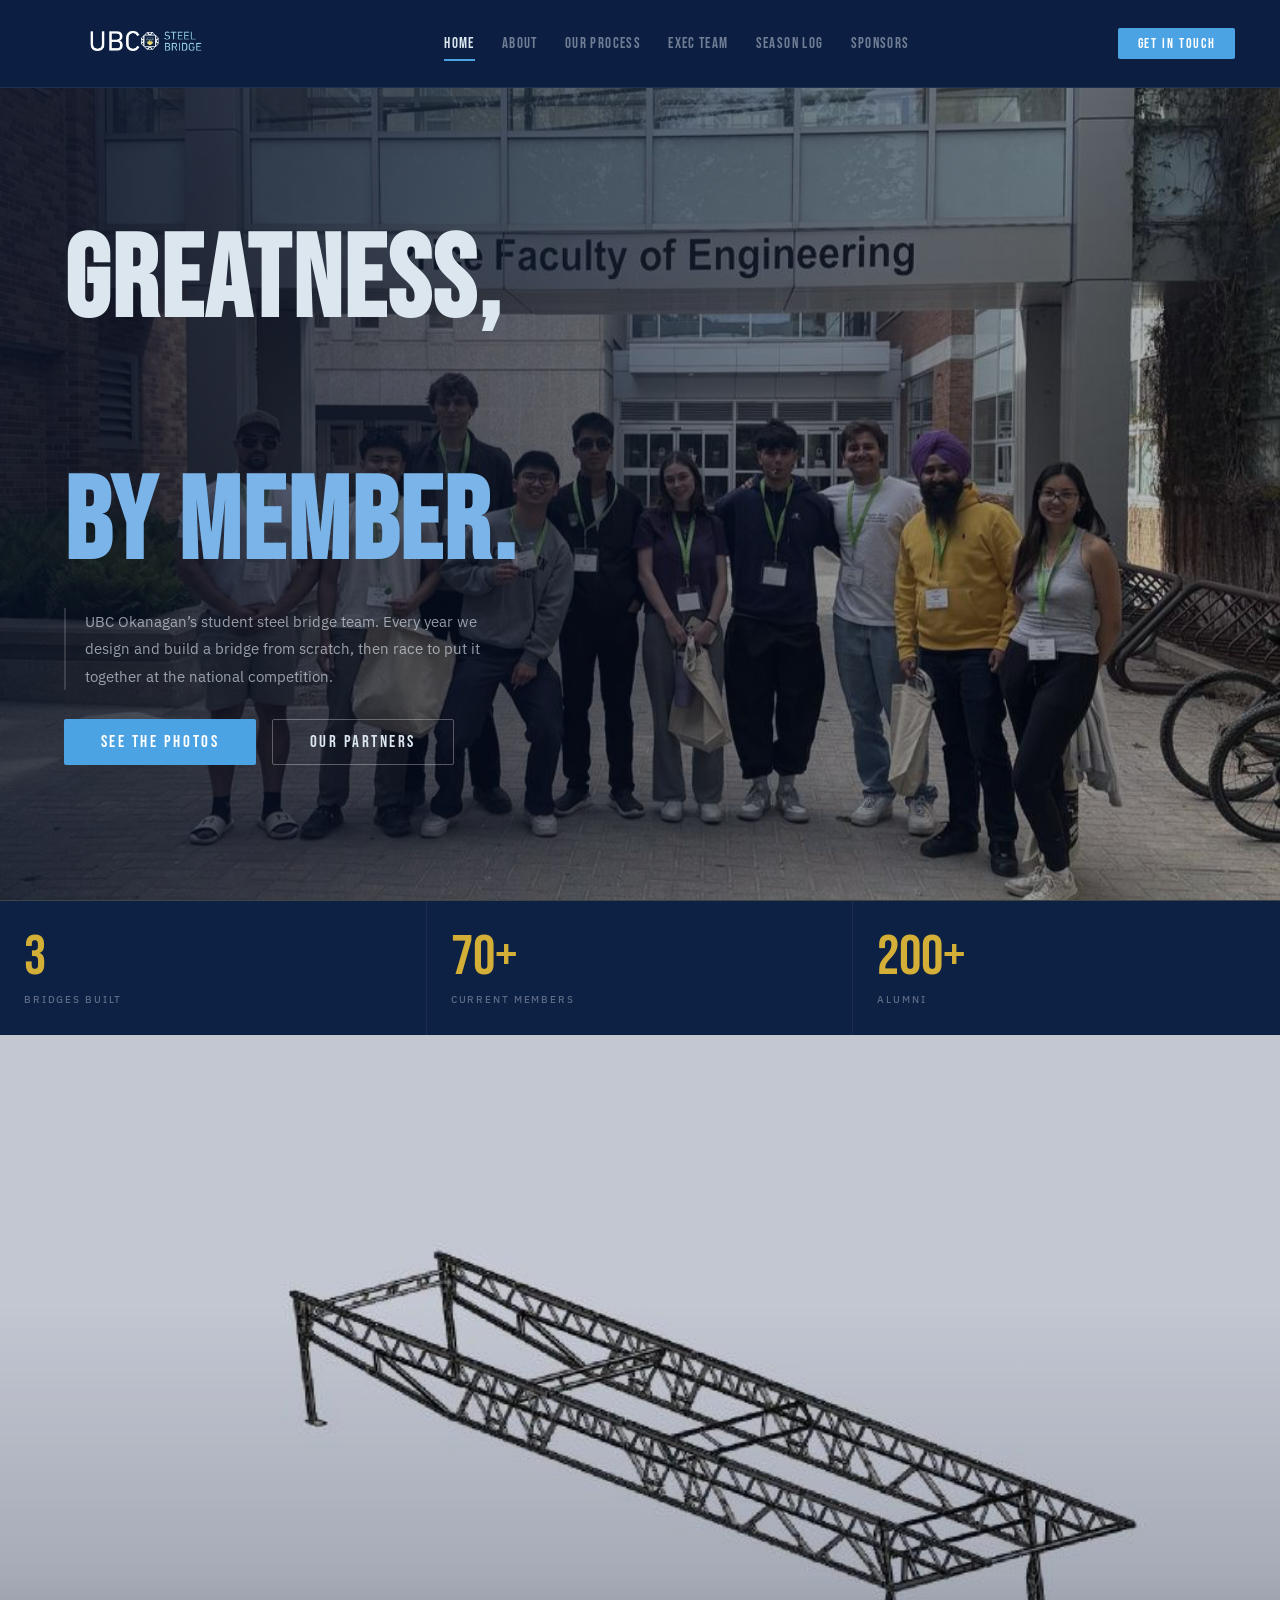
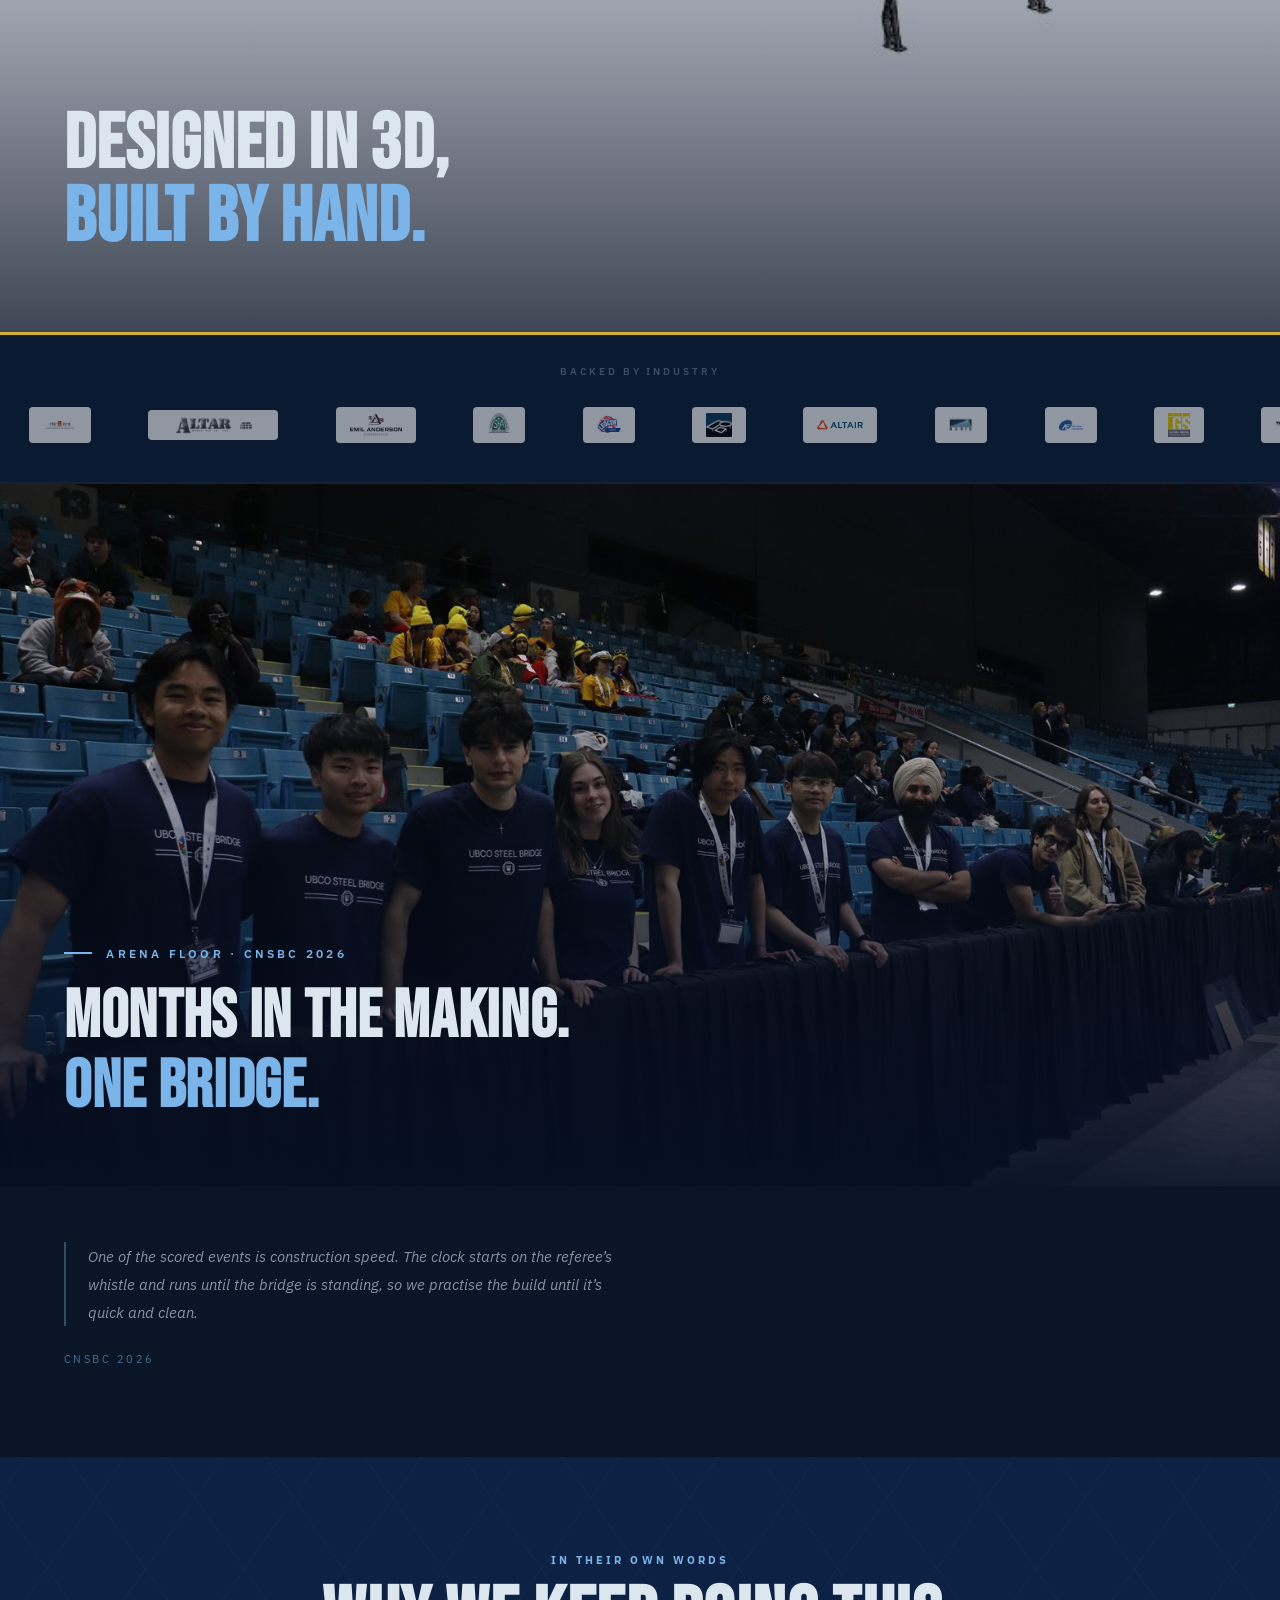
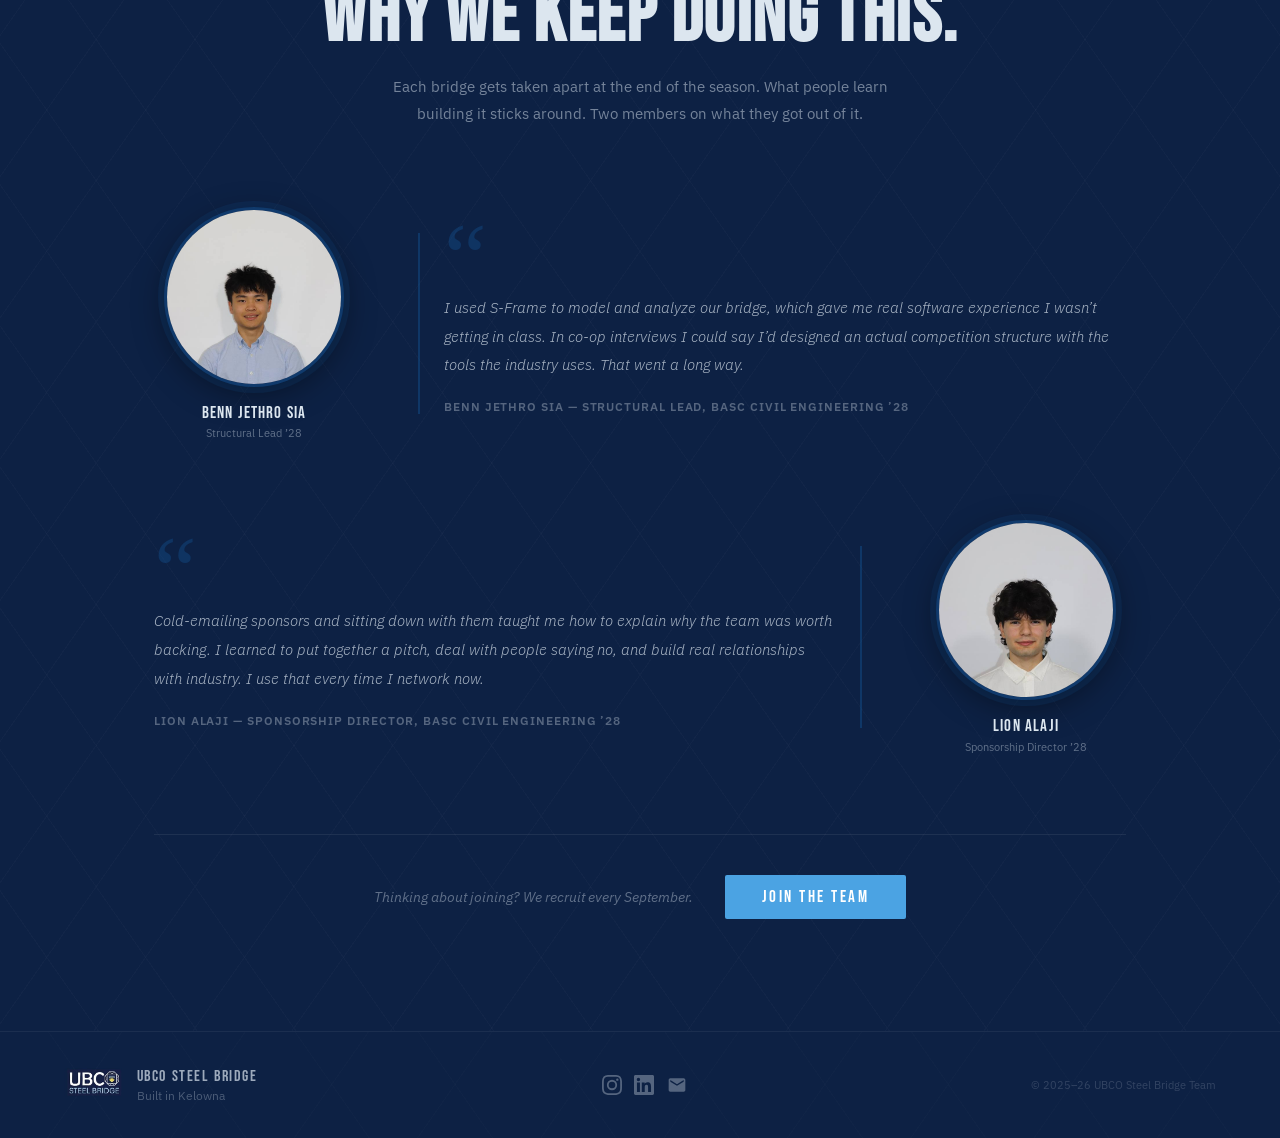
==== commit b1359643: "Restore original hero slogan; switch Season Log copy to year language - Bring back the "Greatness, B" ====
--- a/index.html
+++ b/index.html
@@ -48,10 +48,10 @@
     <div class="hs-slide  hs-active" style="background-image:url('assets/img/hero-1.jpg')"><div class="hs-overlay"></div></div><div class="hs-slide" style="background-image:url('assets/img/hero-2.jpg')"><div class="hs-overlay"></div></div><div class="hs-slide" style="background-image:url('assets/img/hero-3.jpg')"><div class="hs-overlay"></div></div><div class="hs-slide" style="background-image:url('assets/img/hero-4.jpg')"><div class="hs-overlay"></div></div><div class="hs-slide" style="background-image:url('assets/img/hero-5.jpg')"><div class="hs-overlay"></div></div>
     <div class="hs-slide" style="background-image:url('assets/comp-photos/web/team-arena.jpg')"><div class="hs-overlay"></div></div><div class="hs-slide" style="background-image:url('assets/comp-photos/web/team-9828.jpg')"><div class="hs-overlay"></div></div><div class="hs-slide" style="background-image:url('assets/comp-photos/web/team-9831.jpg')"><div class="hs-overlay"></div></div><div class="hs-slide" style="background-image:url('assets/comp-photos/web/team-floor.jpg')"><div class="hs-overlay"></div></div><div class="hs-slide" style="background-image:url('assets/comp-photos/web/team-2025-winnipeg.jpg')"><div class="hs-overlay"></div></div>
     <div class="hero-text">
-      <h1 class="hs-h1"><span class="sl sl-top">We Build</span><span class="sl sl-mid">Steel Bridges</span><span class="sl sl-bot"><span class="ac">From Scratch.</span></span></h1>
+      <h1 class="hs-h1"><span class="sl sl-top">Greatness,</span><span class="sl sl-mid">Built Member</span><span class="sl sl-bot"><span class="ac">by Member.</span></span></h1>
       <p class="hs-desc">UBC Okanagan&rsquo;s student steel bridge team. Every year we design and build a bridge from scratch, then race to put it together at the national competition.</p>
       <div class="hs-btns">
-        <button class="btn-go" data-go="events">See the Season</button>
+        <button class="btn-go" data-go="events">See the Photos</button>
         <button class="btn-go btn-ghost" data-go="sponsors">Our Partners</button>
       </div>
     </div>
@@ -228,7 +228,7 @@
 </section>
 <section id="p-process" class="panel">
   <div class="pane-wrap">
-    <div class="pane-head"><div class="sec-label">Design Cycle</div><h2 class="pane-title">How a Bridge Comes Together.</h2><p class="pane-lead">Each season runs through the same four stages, from the first sketch to competition day.</p></div>
+    <div class="pane-head"><div class="sec-label">Design Cycle</div><h2 class="pane-title">How a Bridge Comes Together.</h2><p class="pane-lead">Each year runs through the same four stages, from the first sketch to competition day.</p></div>
     <div class="pr2">
       <article class="pr2-step">
         <div class="pr2-media cad-media"><img src="assets/comp-photos/web/design-cad.jpg" alt="3D structural model of the bridge truss" loading="lazy"/></div>
@@ -252,9 +252,9 @@
 <section id="p-team" class="panel">
   <div class="pane-wrap">
     <div class="pane-head"><div class="sec-label">Leadership</div><h2 class="pane-title">The Exec Team.</h2><p class="pane-lead">The students who run the team, this season and last.</p></div>
-    <div class="tm-tabs" role="tablist" aria-label="Season selector">
-      <button class="tm-tab active" data-season="2026" role="tab" aria-selected="true" aria-controls="tm-2026">2026&ndash;27 Season</button>
-      <button class="tm-tab" data-season="2025" role="tab" aria-selected="false" aria-controls="tm-2025">2025&ndash;26 Season</button>
+    <div class="tm-tabs" role="tablist" aria-label="Year selector">
+      <button class="tm-tab active" data-season="2026" role="tab" aria-selected="true" aria-controls="tm-2026">2026&ndash;27</button>
+      <button class="tm-tab" data-season="2025" role="tab" aria-selected="false" aria-controls="tm-2025">2025&ndash;26</button>
     </div>
     <div id="tm-2026" class="tm-season active" role="tabpanel" aria-labelledby="tab-2026">
     <div class="team-sec exec-sec"><div class="team-sec-head">Executive</div>
@@ -308,11 +308,11 @@
   <div class="pane-wrap">
     <div class="pane-head"><div class="sec-label">Field Notes</div><h2 class="pane-title">Season Log.</h2><p class="pane-lead">What the team has been up to, on and off the competition floor.</p></div>
     <div class="ev-tabs">
-      <button class="ev-tab active" data-season="s2025">2024&ndash;25 Season</button>
-      <button class="ev-tab" data-season="s2026">2025&ndash;26 Season</button>
+      <button class="ev-tab active" data-season="s2025">2024&ndash;25</button>
+      <button class="ev-tab" data-season="s2026">2025&ndash;26</button>
     </div>
     <div id="ev-s2025" class="ev-season active">
-      <p class="ev-intro">In our first season, a brand-new team made it to the <strong>CNSBC</strong> in <strong>Winnipeg, Manitoba</strong> in May 2025.</p>
+      <p class="ev-intro">In our second year, the team made its first trip to the <strong>CNSBC</strong>, in <strong>Winnipeg, Manitoba</strong>, in May 2025. We didn&rsquo;t keep much from year one, so the log starts here.</p>
       <div class="ev-heading">The Debut</div>
       <div class="ev-gallery-grid">
         <button class="gal-cell" data-cap="Princess Auto Stadium, Winnipeg. Our first bridge and first nationals."><img src="assets/comp-photos/web/team-2025-winnipeg.jpg" alt="The UBCO Steel Bridge team with their first bridge in Winnipeg" loading="lazy"/><span class="gal-zoom" aria-hidden="true"></span></button>
@@ -326,8 +326,8 @@
       </div>
     </div>
     <div id="ev-s2026" class="ev-season">
-      <p class="ev-intro">Season two meant a new bridge and a return to the <strong>Canadian National Steel Bridge Competition</strong>, plus a full year of building, socials, and events in between.</p>
-      <div class="ev-heading">The Season in Photos</div>
+      <p class="ev-intro">Year three meant a new bridge and a return to the <strong>Canadian National Steel Bridge Competition</strong>, plus a full year of building, socials, and events in between.</p>
+      <div class="ev-heading">The Year in Photos</div>
       <div class="ev-gallery-grid">
         <button class="gal-cell" data-cap="The full crew on the floor at CNSBC 2026."><img src="assets/comp-photos/web/team-arena.jpg" alt="The UBCO Steel Bridge team at the competition arena" loading="lazy"/><span class="gal-zoom" aria-hidden="true"></span></button>
         <button class="gal-cell" data-cap="Team bowling night in Kelowna."><img src="assets/comp-photos/web/event-bowling.jpg" alt="The UBCO Steel Bridge team at a bowling social" loading="lazy"/><span class="gal-zoom" aria-hidden="true"></span></button>
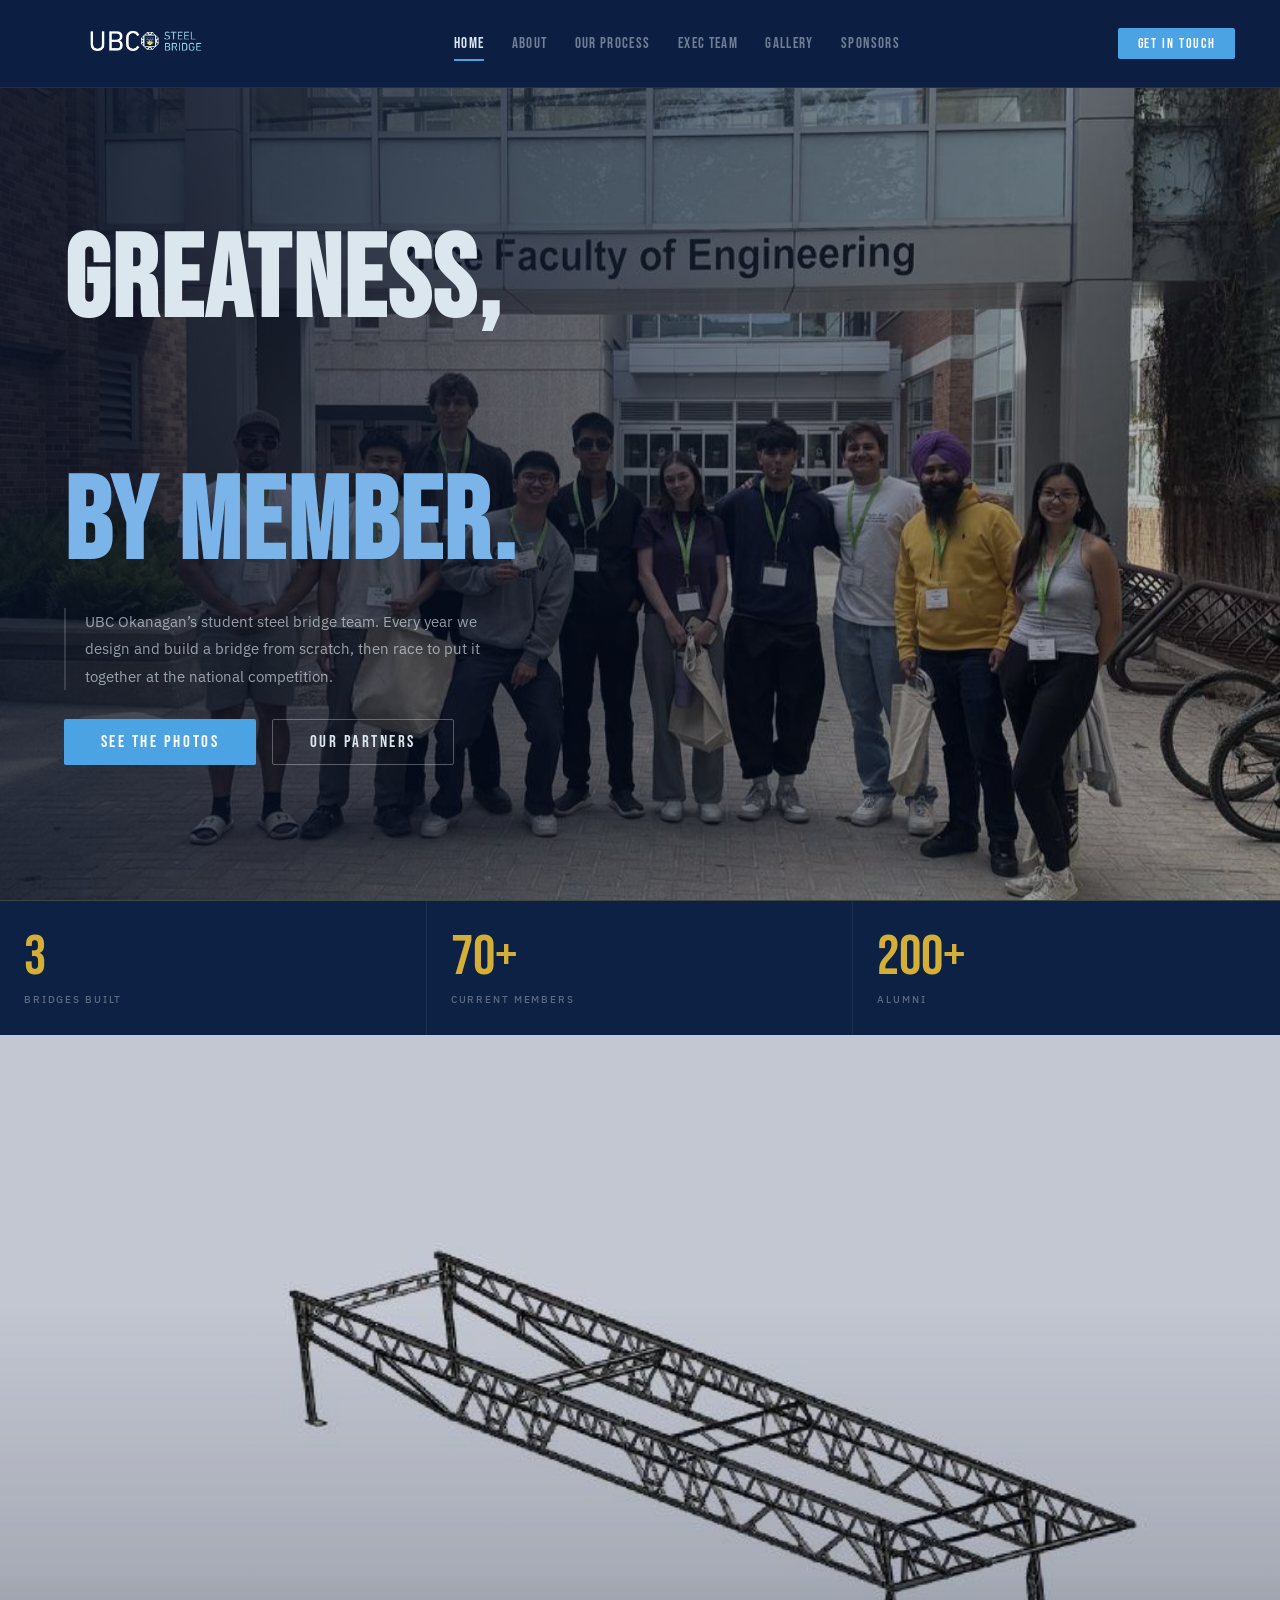
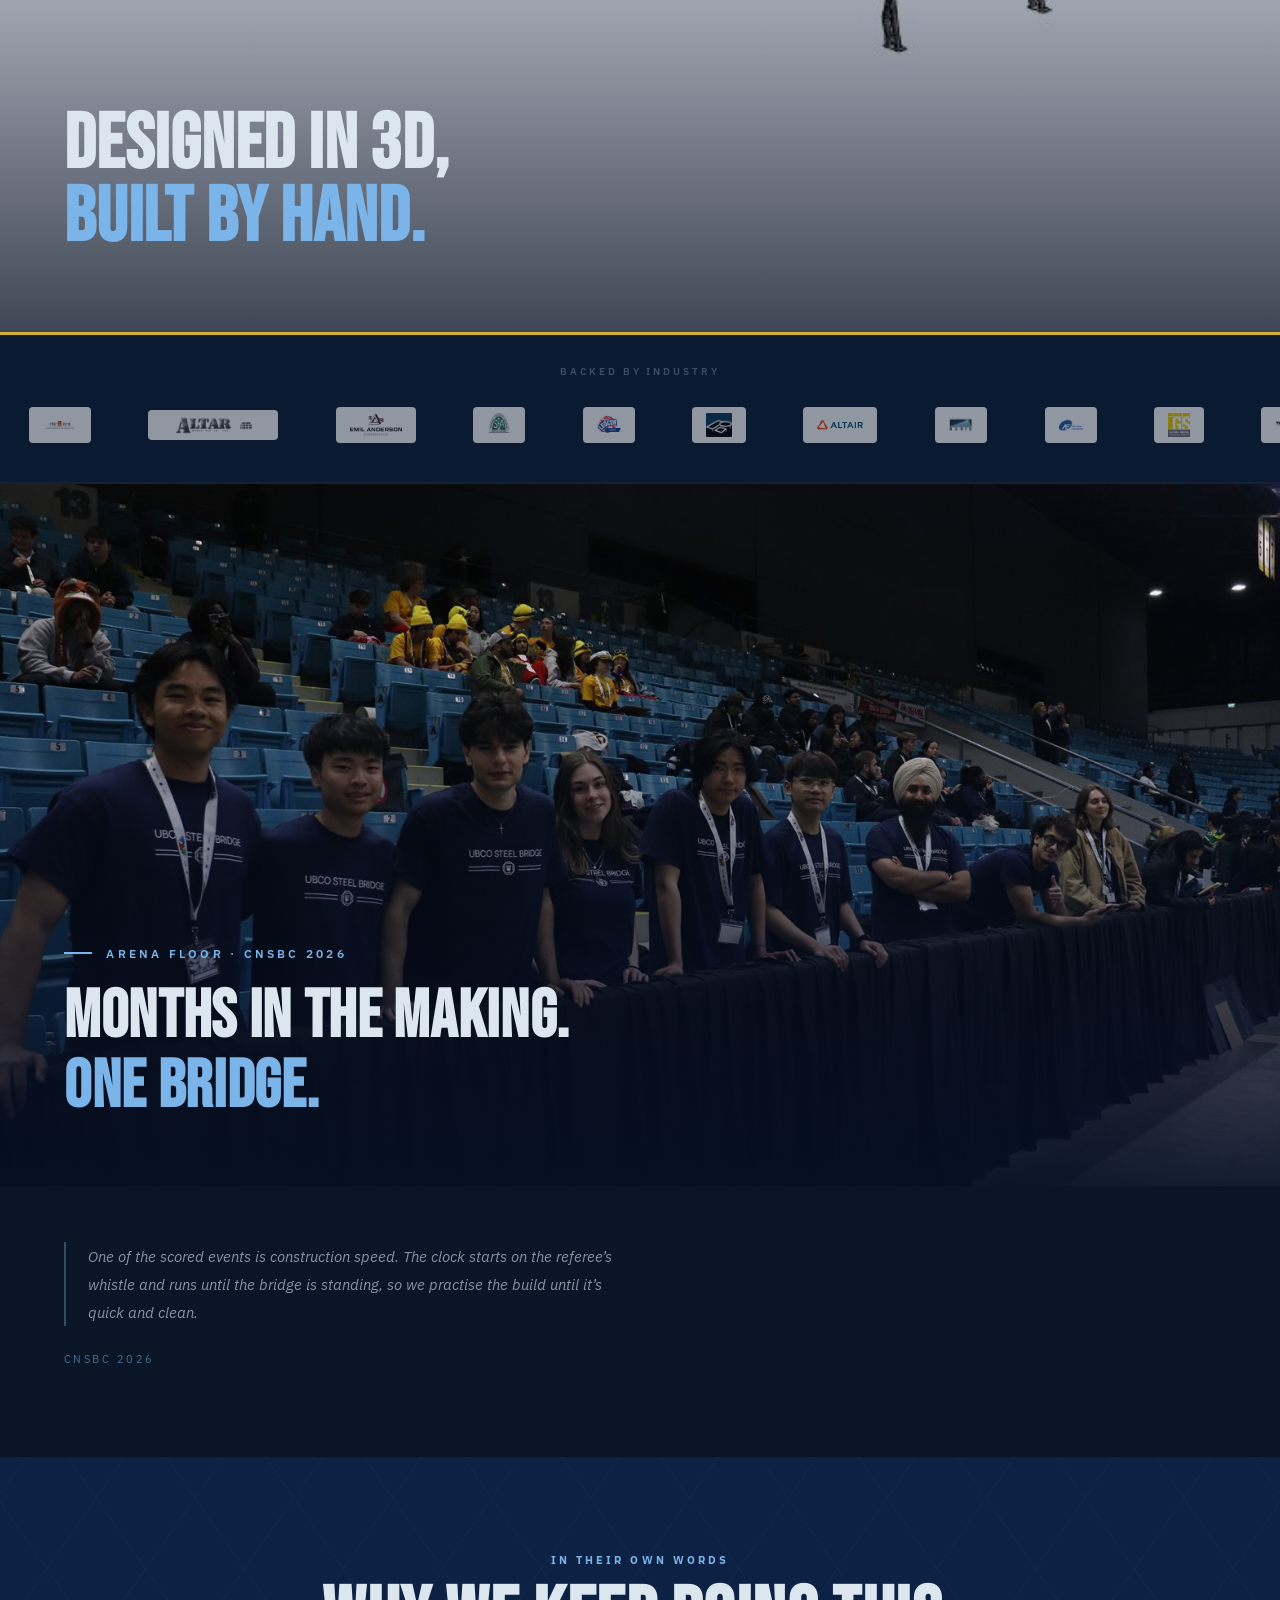
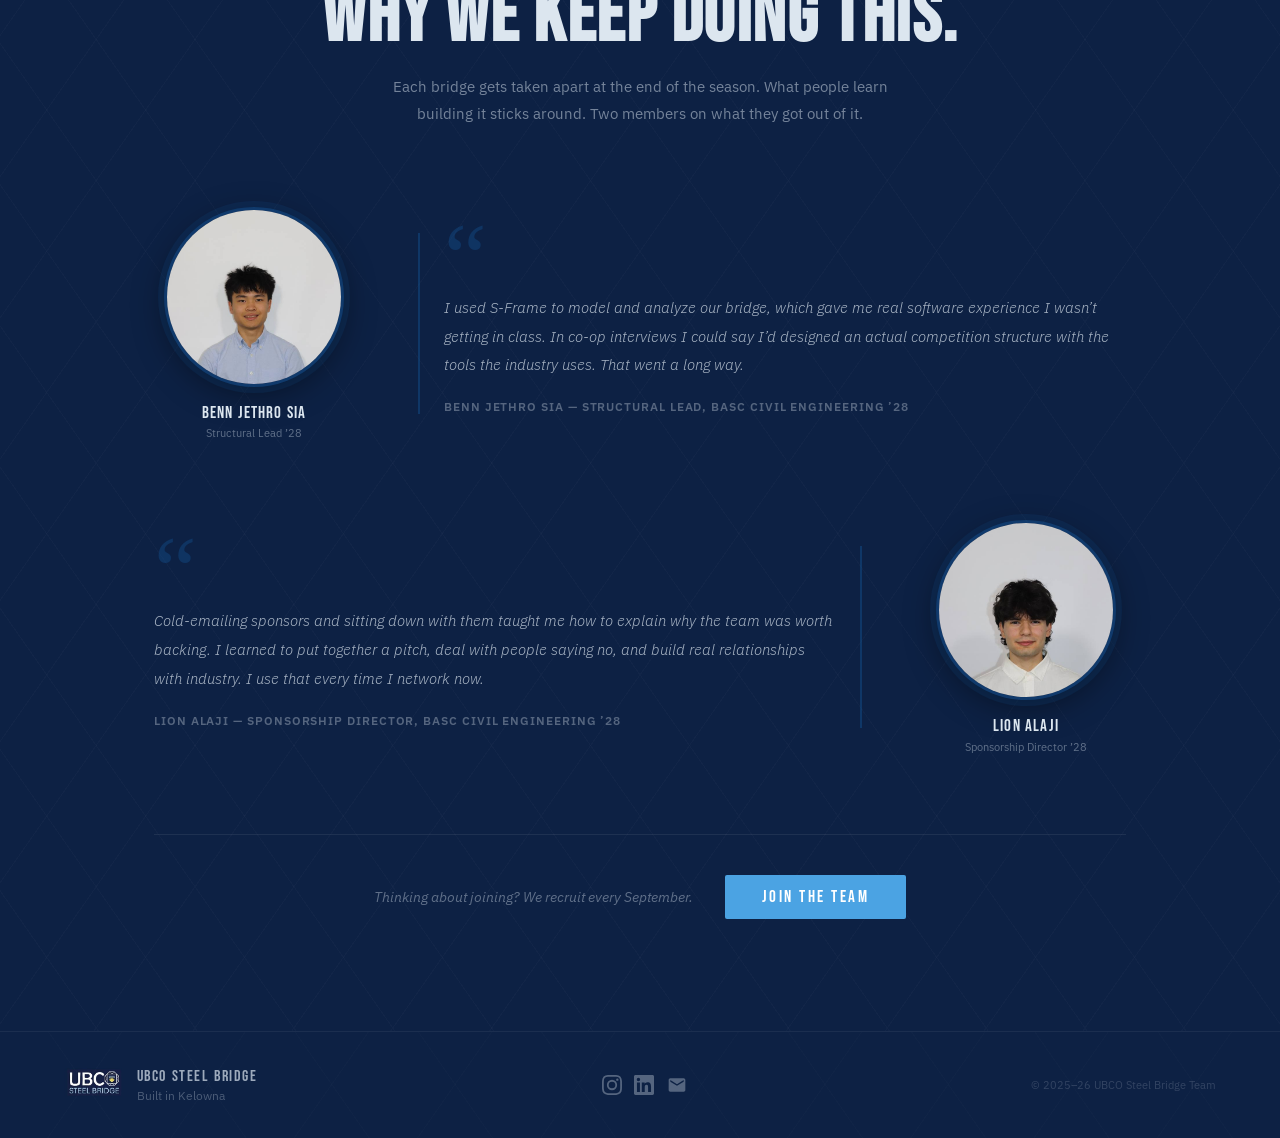
==== commit 7a86ddb8: "Rename Season Log section to Gallery" ====
--- a/index.html
+++ b/index.html
@@ -27,7 +27,7 @@
     <button class="top-link" data-panel="about">About</button>
     <button class="top-link" data-panel="process">Our Process</button>
     <button class="top-link" data-panel="team">Exec Team</button>
-    <button class="top-link" data-panel="events">Season Log</button>
+    <button class="top-link" data-panel="events">Gallery</button>
     <button class="top-link" data-panel="sponsors">Sponsors</button>
   </nav>
   <button class="top-cta" data-panel="contact">Get in Touch</button>
@@ -39,7 +39,7 @@
   <button class="ov-item" data-panel="about">About</button>
   <button class="ov-item" data-panel="process">Our Process</button>
   <button class="ov-item" data-panel="team">Exec Team</button>
-  <button class="ov-item" data-panel="events">Season Log</button>
+  <button class="ov-item" data-panel="events">Gallery</button>
   <button class="ov-item" data-panel="sponsors">Sponsors</button>
 </nav>
 <main id="pages">
@@ -306,7 +306,7 @@
 </section>
 <section id="p-events" class="panel">
   <div class="pane-wrap">
-    <div class="pane-head"><div class="sec-label">Field Notes</div><h2 class="pane-title">Season Log.</h2><p class="pane-lead">What the team has been up to, on and off the competition floor.</p></div>
+    <div class="pane-head"><div class="sec-label">Field Notes</div><h2 class="pane-title">Gallery.</h2><p class="pane-lead">What the team has been up to, on and off the competition floor.</p></div>
     <div class="ev-tabs">
       <button class="ev-tab active" data-season="s2025">2024&ndash;25</button>
       <button class="ev-tab" data-season="s2026">2025&ndash;26</button>
--- a/css/styles.css
+++ b/css/styles.css
@@ -184,7 +184,7 @@
 .lead-row{display:grid;grid-template-columns:repeat(3,1fr);gap:1.5rem;margin-bottom:4rem;}
 .team-sec{margin-bottom:3.5rem;padding:0 1rem;}
 .team-sec-head{font-size:.65rem;font-weight:700;letter-spacing:.22em;text-transform:uppercase;color:var(--acc);padding-bottom:.75rem;border-bottom:2px solid var(--ar);margin-bottom:1.5rem;}
-.team-row{display:grid;grid-template-columns:repeat(auto-fill,minmax(220px,1fr));gap:2rem;}
+.team-row{display:flex;flex-wrap:wrap;justify-content:center;gap:1.5rem;}
 .team-row-2{grid-template-columns:repeat(2,minmax(0,1fr));max-width:640px;margin:0 auto;}
 .team-row-3{grid-template-columns:repeat(3,minmax(0,1fr));max-width:960px;margin:0 auto;}
 /* Executive triangle */
@@ -551,4 +551,7 @@
   .team-row-2,.team-row-3{grid-template-columns:1fr;max-width:none;}
   .exec-sec .exec-tier{flex-direction:column;align-items:stretch;}
   .exec-sec .exec-tier .t-card,.exec-sec .exec-top .t-card{flex:0 0 auto;width:100%;}
-}+}
+/* Centre sub-team rows so even/short rows are symmetrical on desktop; full rows still fill; single column on mobile */
+.team-row .t-card{flex:0 1 215px;}
+@media (max-width:700px){ .team-row .t-card{flex:1 1 100%;max-width:none;} }
